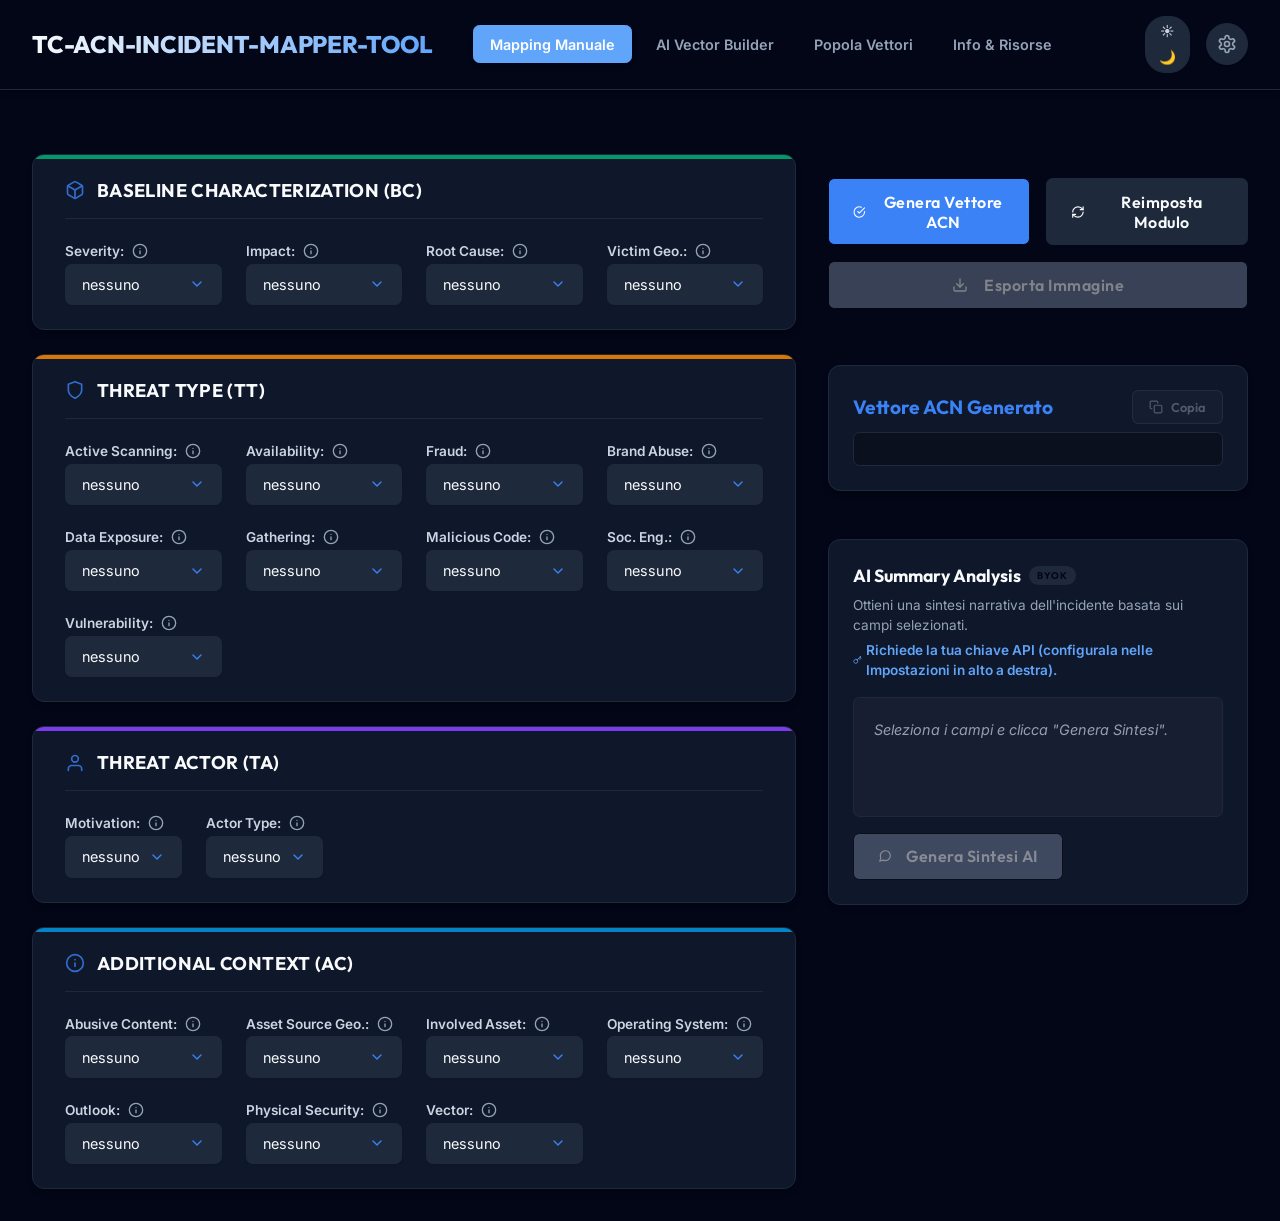
==== index.html @ 88113565 "Rename main.html to index.html" ====
<!DOCTYPE html>
<html lang="it">

<head>
  <meta charset="utf-8" />
  <meta name="viewport" content="width=device-width, initial-scale=1" />
  <title>TC-ACN-Incident-Mapper-Tool</title>
  <link rel="stylesheet" href="style.css">
  <script src="https://html2canvas.hertzen.com/dist/html2canvas.min.js" integrity="sha384-ZZ1pncU3bQe8y31yfZdMFdSpttDoPmOZg2wguVK9almUodir1PghgT0eY7Mrty8H" crossorigin="anonymous"></script>
</head>

<body>
  <header>
    <div class="nav-container">
      <div class="nav-left">
        <h1>TC-ACN-Incident-Mapper-Tool</h1>
        <div class="nav-links">
          <button class="nav-tab active" data-target="tab-manual">Mapping Manuale</button>
          <button class="nav-tab" data-target="tab-builder">AI Vector Builder</button>
          <button class="nav-tab" data-target="tab-populate">Popola Vettori</button>
          <button class="nav-tab" data-target="tab-info">Info & Risorse</button>
        </div>
      </div>
      <div class="nav-right">
        <div class="nav-theme-toggle">
          <label class="theme-toggle" title="Toggle light / dark theme">
            <span>☀️</span>
            <input type="checkbox" id="themeToggle" />
            <span>🌙</span>
          </label>
        </div>
        <button class="btn-settings" id="openSettings" title="Impostazioni AI">
          <svg xmlns="http://www.w3.org/2000/svg" width="20" height="20" viewBox="0 0 24 24" fill="none"
            stroke="currentColor" stroke-width="2" stroke-linecap="round" stroke-linejoin="round">
            <path d="M12.22 2h-.44a2 2 0 0 0-2 2v.18a2 2 0 0 1-1 1.73l-.43.25a2 2 0 0 1-2 0l-.15-.08a2 2 0 0 0-2.73.73l-.22.38a2 2 0 0 0 .73 2.73l.15.1a2 2 0 0 1 1 1.72v.51a2 2 0 0 1-1 1.74l-.15.09a2 2 0 0 0-.73 2.73l.22.38a2 2 0 0 0 2.73.73l.15-.08a2 2 0 0 1 2 0l.43.25a2 2 0 0 1 1 1.73V20a2 2 0 0 0 2 2h.44a2 2 0 0 0 2-2v-.18a2 2 0 0 1 1-1.73l.43-.25a2 2 0 0 1 2 0l.15.08a2 2 0 0 0 2.73-.73l.22-.39a2 2 0 0 0-.73-2.73l-.15-.1a2 2 0 0 1-1-1.72v-.51a2 2 0 0 1 1-1.74l.15-.09a2 2 0 0 0 .73-2.73l-.22-.38a2 2 0 0 0-2.73-.73l-.15.08a2 2 0 0 1-2 0l-.43-.25a2 2 0 0 1-1-1.73V4a2 2 0 0 0-2-2z"></path>
            <circle cx="12" cy="12" r="3"></circle>
          </svg>
        </button>
      </div>
    </div>
  </header>

  <main>
    <section class="wrap">

      <!-- TAB 1: Mapping Manuale -->
      <div id="tab-manual" class="main-tab-content active">
        <div class="layout-2col">

          <div class="col-left">
            <form id="acnForm" class="grid acn-form" onsubmit="event.preventDefault()">
              <!-- Baseline Characterization -->
              <div class="card bc">
                <h2>
                  <svg xmlns="http://www.w3.org/2000/svg" width="20" height="20" viewBox="0 0 24 24" fill="none"
                    stroke="currentColor" stroke-width="2" stroke-linecap="round" stroke-linejoin="round">
                    <path
                      d="M21 16V8a2 2 0 0 0-1-1.73l-7-4a2 2 0 0 0-2 0l-7 4A2 2 0 0 0 3 8v8a2 2 0 0 0 1 1.73l7 4a2 2 0 0 0 2 0l7-4A2 2 0 0 0 21 16z">
                    </path>
                    <polyline points="3.27 6.96 12 12.01 20.73 6.96"></polyline>
                    <line x1="12" y1="22.08" x2="12" y2="12"></line>
                  </svg>
                  Baseline Characterization (BC)
                </h2>
                <div class="grid col-4">
                  <label>
                    <span>Severity:</span>
                    <select name="severity">
                      <option value="">nessuno</option>
                      <option value="HI">High</option>
                      <option value="ME">Medium</option>
                      <option value="LO">Low</option>
                      <option value="NO">None</option>
                    </select>
                  </label>
                  <label>
                    <span>Impact:</span>
                    <select name="impact">
                      <option value="">nessuno</option>
                      <option value="AC">Account Compromise</option>
                      <option value="AP">Application Compromise</option>
                      <option value="AV">Availability</option>
                      <option value="DX">Data Exfiltration</option>
                      <option value="DE">Data Exposure</option>
                      <option value="DM">Data Manipulation</option>
                      <option value="NO">No Impact</option>
                      <option value="SY">System Compromise</option>
                      <option value="OT">Other</option>
                    </select>
                  </label>
                  <label>
                    <span>Root Cause:</span>
                    <select name="rootCause">
                      <option value="">nessuno</option>
                      <option value="HU">Human errors</option>
                      <option value="MA">Malicious Actions</option>
                      <option value="NA">Natural Phenomena</option>
                      <option value="SY">System Failure</option>
                      <option value="TH">Third Party Failure</option>
                    </select>
                  </label>
                  <label>
                    <span>Victim Geo.:</span>
                    <select name="victimGeography">
                      <option value="">nessuno</option>
                      <option value="IT">Italy</option>
                      <option value="AF">Africa</option>
                      <option value="AM">America</option>
                      <option value="AN">Antarctica</option>
                      <option value="AS">Asia</option>
                      <option value="EU">Europe</option>
                      <option value="OC">Oceania</option>
                      <option value="GL">Global</option>
                    </select>
                  </label>
                </div>
              </div>

              <!-- Threat Type -->
              <div class="card tt">
                <h2>
                  <svg xmlns="http://www.w3.org/2000/svg" width="20" height="20" viewBox="0 0 24 24" fill="none"
                    stroke="currentColor" stroke-width="2" stroke-linecap="round" stroke-linejoin="round">
                    <path d="M12 22s8-4 8-10V5l-8-3-8 3v7c0 6 8 10 8 10z"></path>
                  </svg>
                  Threat Type (TT)
                </h2>
                <div class="grid col-4">
                  <label>
                    <span>Active Scanning:</span>
                    <select name="activeScanning">
                      <option value="">nessuno</option>
                      <option value="CR">Credential Scanning</option>
                      <option value="NE">Network Scanning</option>
                      <option value="VU">Vulnerability Scanning</option>
                      <option value="OT">Other</option>
                    </select>
                  </label>
                  <label>
                    <span>Availability:</span>
                    <select name="availability">
                      <option value="">nessuno</option>
                      <option value="DA">Data Encryption</option>
                      <option value="DD">DDoS</option>
                      <option value="DO">DoS</option>
                      <option value="MI">Misconfiguration</option>
                      <option value="OU">Outage</option>
                      <option value="OT">Other</option>
                    </select>
                  </label>
                  <label>
                    <span>Fraud:</span>
                    <select name="fraud">
                      <option value="">nessuno</option>
                      <option value="BR">Brand Abuse</option>
                      <option value="EX">Extortion</option>
                      <option value="MA">Masquerade</option>
                      <option value="RE">Resource misuse</option>
                      <option value="SP">Spam</option>
                      <option value="OT">Other</option>
                    </select>
                  </label>
                  <label>
                    <span>Brand Abuse:</span>
                    <select name="brandAbuse">
                      <option value="">nessuno</option>
                      <option value="AI">Account Impersonation</option>
                      <option value="CS">Cybersquatting</option>
                      <option value="NI">Name Logo Impersonation</option>
                      <option value="TS">Typosquatting</option>
                      <option value="OT">Other</option>
                    </select>
                  </label>
                  <label>
                    <span>Data Exposure:</span>
                    <select name="dataExposure">
                      <option value="">nessuno</option>
                      <option value="AU">Authentication Data</option>
                      <option value="BU">Business Data</option>
                      <option value="FI">Financial Data</option>
                      <option value="PD">Personal Data</option>
                      <option value="OT">Other</option>
                    </select>
                  </label>
                  <label>
                    <span>Gathering:</span>
                    <select name="informationGathering">
                      <option value="">nessuno</option>
                      <option value="AC">Active Scanning</option>
                      <option value="SN">Sniffing</option>
                      <option value="SO">Social Engineering</option>
                      <option value="OT">Other</option>
                    </select>
                  </label>
                  <label>
                    <span>Malicious Code:</span>
                    <select name="maliciousCode">
                      <option value="">nessuno</option>
                      <option value="BA">Backdoor</option>
                      <option value="BK">Banker</option>
                      <option value="BO">Bot</option>
                      <option value="CO">Coin Miner</option>
                      <option value="EX">Exploit Kit</option>
                      <option value="HA">Hacking Tool</option>
                      <option value="IN">Info Stealer</option>
                      <option value="LO">Loader</option>
                      <option value="PO">PUP</option>
                      <option value="RA">Ransomware</option>
                      <option value="RE">RAT</option>
                      <option value="RO">Rootkit</option>
                      <option value="TR">Trojan</option>
                      <option value="VI">Virus</option>
                      <option value="WE">Webshell</option>
                      <option value="WI">Wiper</option>
                      <option value="WO">Worm</option>
                      <option value="UN">Unknown</option>
                    </select>
                  </label>
                  <label>
                    <span>Soc. Eng.:</span>
                    <select name="socialEngineering">
                      <option value="">nessuno</option>
                      <option value="BA">Baiting</option>
                      <option value="PH">Phishing</option>
                      <option value="SM">Smishing</option>
                      <option value="SP">Spear-Phishing</option>
                      <option value="VI">Vishing</option>
                      <option value="WA">Watering-Hole</option>
                      <option value="OT">Other</option>
                    </select>
                  </label>
                  <label>
                    <span>Vulnerability:</span>
                    <select name="vulnerability">
                      <option value="">nessuno</option>
                      <option value="0-">0-Day</option>
                      <option value="N-">n-Day</option>
                      <option value="SE">Misconfig</option>
                      <option value="UN">Exposed Svc</option>
                      <option value="WE">Weak Crypto</option>
                      <option value="PC">PoC</option>
                      <option value="OT">Other</option>
                    </select>
                  </label>
                </div>
              </div>

              <!-- Threat Actor -->
              <div class="card ta">
                <h2>
                  <svg xmlns="http://www.w3.org/2000/svg" width="20" height="20" viewBox="0 0 24 24" fill="none"
                    stroke="currentColor" stroke-width="2" stroke-linecap="round" stroke-linejoin="round">
                    <path d="M20 21v-2a4 4 0 0 0-4-4H8a4 4 0 0 0-4 4v2"></path>
                    <circle cx="12" cy="7" r="4"></circle>
                  </svg>
                  Threat Actor (TA)
                </h2>
                <div class="grid col-4">
                  <label>
                    <span>Motivation:</span>
                    <select name="adversaryMotivation">
                      <option value="">nessuno</option>
                      <option value="DE">Destruction</option>
                      <option value="ES">Espionage</option>
                      <option value="ID">Ideology</option>
                      <option value="IN">Influence</option>
                      <option value="PR">Profit</option>
                      <option value="OT">Other</option>
                    </select>
                  </label>
                  <label>
                    <span>Actor Type:</span>
                    <select name="adversaryType">
                      <option value="">nessuno</option>
                      <option value="CR">Criminal</option>
                      <option value="HA">Hacktivist</option>
                      <option value="IN">Insider</option>
                      <option value="NA">Nation State</option>
                    </select>
                  </label>
                </div>
              </div>

              <!-- Additional Context -->
              <div class="card ac">
                <h2>
                  <svg xmlns="http://www.w3.org/2000/svg" width="20" height="20" viewBox="0 0 24 24" fill="none"
                    stroke="currentColor" stroke-width="2" stroke-linecap="round" stroke-linejoin="round">
                    <circle cx="12" cy="12" r="10"></circle>
                    <line x1="12" y1="16" x2="12" y2="12"></line>
                    <line x1="12" y1="8" x2="12.01" y2="8"></line>
                  </svg>
                  Additional Context (AC)
                </h2>
                <div class="grid col-4">
                  <label>
                    <span>Abusive Content:</span>
                    <select name="abusiveContent">
                      <option value="">nessuno</option>
                      <option value="DI">Disturbing Content</option>
                      <option value="HA">Harmful Speech</option>
                      <option value="OT">Other</option>
                    </select>
                  </label>
                  <label>
                    <span>Asset Source Geo.:</span>
                    <select name="assetSourceGeography">
                      <option value="">nessuno</option>
                      <option value="IT">Italy</option>
                      <option value="OT">Other</option>
                    </select>
                  </label>
                  <label>
                    <span>Involved Asset:</span>
                    <select name="involvedAsset">
                      <option value="">nessuno</option>
                      <optgroup label="Network Device">
                        <option value="HW-ND_RT">Router</option>
                        <option value="HW-ND_SW">Switch</option>
                        <option value="HW-ND_AP">Access Point</option>
                      </optgroup>
                      <optgroup label="IoT/IIoT">
                        <option value="HW-IT_DC">Digital Camera</option>
                      </optgroup>
                      <optgroup label="Security Appliance">
                        <option value="HW-SA_FW">Firewall</option>
                        <option value="HW-SA_HSM">Hardware Security Module</option>
                      </optgroup>
                      <optgroup label="Computer System">
                        <option value="HW-CS_SR">Server</option>
                        <option value="HW-CS_PRT">Printer</option>
                        <option value="HW-CS_WS">Workstation</option>
                        <option value="HW-CS_MD">Mobile Device</option>
                        <option value="HW-CS_DS">Data Storage</option>
                      </optgroup>
                      <optgroup label="OT">
                        <option value="HW-OT_RTU">Remote Terminal Unit</option>
                        <option value="HW-OT_HMI">Human Machine Interface</option>
                        <option value="HW-OT_PLC">Programmable Logic Controller</option>
                        <option value="HW-OT_FID">Field Device</option>
                        <option value="HW-OT_IED">Intelligent Elettronic Device</option>
                      </optgroup>
                      <optgroup label="Software Security">
                        <option value="SW-SS_FO">Firewall OS</option>
                        <option value="SW-SS_AV">Antivirus</option>
                        <option value="SW-SS_IDS">Intrusion Detection System</option>
                        <option value="SW-SS_IPS">Intrusion Prevention System</option>
                        <option value="SW-SS_AS">Antispam</option>
                        <option value="SW-SS_SIEM">SIEM</option>
                        <option value="SW-SS_PX">Proxy</option>
                        <option value="SW-SS_CA">Certification Authority</option>
                        <option value="SW-SS_VP">VPN</option>
                        <option value="SW-SS_AM">Access Management</option>
                        <option value="SW-SS_WAF">WAF</option>
                      </optgroup>
                      <option value="OT">Other</option>
                    </select>
                  </label>
                  <label>
                    <span>Operating System:</span>
                    <select name="operatingSystem">
                      <option value="">nessuno</option>
                      <option value="SW-OS_WIN">Windows</option>
                      <option value="SW-OS_LX">Linux</option>
                      <option value="SW-OS_MAC">MacOS</option>
                      <option value="SW-OS_IOS">iOS</option>
                      <option value="SW-OS_AND">Android</option>
                      <option value="SW-OS_FW">Firmware</option>
                      <option value="SW-OS_OTH">Other</option>
                    </select>
                  </label>
                  <label>
                    <span>Outlook:</span>
                    <select name="outlook">
                      <option value="">nessuno</option>
                      <option value="IM">Improving</option>
                      <option value="ST">Stable</option>
                      <option value="WO">Worsening</option>
                    </select>
                  </label>
                  <label>
                    <span>Physical Security:</span>
                    <select name="physicalSecurity">
                      <option value="">nessuno</option>
                      <option value="SA">Sabotage</option>
                      <option value="TH">Theft</option>
                      <option value="UN">Unauthorized Access</option>
                      <option value="OT">Other</option>
                    </select>
                  </label>
                  <label>
                    <span>Vector:</span>
                    <select name="vector">
                      <option value="">nessuno</option>
                      <option value="AB">Abuse of functionality</option>
                      <option value="CO">Compromised domain</option>
                      <option value="DR">Drive-by compromise</option>
                      <option value="EM">E-mail</option>
                      <option value="EV">Exploiting Vulnerabilities</option>
                      <option value="EX">External remote services</option>
                      <option value="HA">Hardware Additions</option>
                      <option value="SO">Social media</option>
                      <option value="SU">Supply chain</option>
                      <option value="VA">Valid accounts</option>
                      <option value="OT">Other</option>
                    </select>
                  </label>
                </div>
              </div>
            </form>
          </div>

          <div class="col-right">
            <div class="actions" style="margin-bottom: 2rem;">
              <button class="btn" id="generateVectorBtn" type="button">
                <svg xmlns="http://www.w3.org/2000/svg" width="16" height="16" viewBox="0 0 24 24" fill="none"
                  stroke="currentColor" stroke-width="2" stroke-linecap="round" stroke-linejoin="round"
                  style="margin-right: 8px;">
                  <path d="M22 11.08V12a10 10 0 1 1-5.93-9.14"></path>
                  <polyline points="22 4 12 14.01 9 11.01"></polyline>
                </svg>
                Genera Vettore ACN
              </button>
              <button class="btn btn--muted" id="resetBtn" type="button">
                <svg xmlns="http://www.w3.org/2000/svg" width="16" height="16" viewBox="0 0 24 24" fill="none"
                  stroke="currentColor" stroke-width="2" stroke-linecap="round" stroke-linejoin="round"
                  style="margin-right: 8px;">
                  <path d="M3 12a9 9 0 0 1 9-9 9.75 9.75 0 0 1 6.74 2.74L21 8"></path>
                  <path d="M21 3v5h-5"></path>
                  <path d="M21 12a9 9 0 0 1-9 9 9.75 9.75 0 0 1-6.74-2.74L3 16"></path>
                  <path d="M3 21v-5h5"></path>
                </svg>
                Reimposta Modulo
              </button>
              <button class="btn btn--secondary" id="exportImageBtn" type="button" disabled>
                <svg xmlns="http://www.w3.org/2000/svg" width="16" height="16" viewBox="0 0 24 24" fill="none"
                  stroke="currentColor" stroke-width="2" stroke-linecap="round" stroke-linejoin="round"
                  style="margin-right: 8px;">
                  <path d="M21 15v4a2 2 0 0 1-2 2H5a2 2 0 0 1-2-2v-4"></path>
                  <polyline points="7 10 12 15 17 10"></polyline>
                  <line x1="12" y1="15" x2="12" y2="3"></line>
                </svg>
                Esporta Immagine
              </button>
            </div>
            <div class="result" id="vectorOutputBox">
              <div style="display: flex; justify-content: space-between; align-items: center; margin-bottom: 0.5rem;">
                <h3 style="margin:0;">Vettore ACN Generato</h3>
                <button class="btn-copy" id="copyVectorBtn" title="Copia Vettore" disabled>
                  <svg xmlns="http://www.w3.org/2000/svg" width="14" height="14" viewBox="0 0 24 24" fill="none"
                    stroke="currentColor" stroke-width="2" stroke-linecap="round" stroke-linejoin="round">
                    <rect x="9" y="9" width="13" height="13" rx="2" ry="2"></rect>
                    <path d="M5 15H4a2 2 0 0 1-2-2V4a2 2 0 0 1 2-2h9a2 2 0 0 1 2 2v1"></path>
                  </svg>
                  Copia
                </button>
              </div>
              <div id="vectorError" class="panel-hint" style="display:none; color: var(--danger); font-weight: 700; margin-bottom: 0.5rem;"></div>
              <p class="mono" id="vectorString"></p>

              <!-- Collapsible Selection Details -->
              <details class="selection-details" id="selectionDetails">
                <summary>
                  <svg xmlns="http://www.w3.org/2000/svg" width="14" height="14" viewBox="0 0 24 24" fill="none"
                    stroke="currentColor" stroke-width="2" stroke-linecap="round" stroke-linejoin="round"
                    class="details-chevron">
                    <polyline points="6 9 12 15 18 9"></polyline>
                  </svg>
                  Mostra Dettagli Mappatura
                </summary>
                <div id="selectionDescriptions" class="selection-descriptions"></div>
              </details>
            </div>

            <!-- Feature 1: Notifica ACN Evaluation -->
            <div id="reportingEvaluation" class="reporting-eval" style="display:none;">
              <div class="eval-badge" id="evalBadge">
                <span class="eval-icon" id="evalIcon"></span>
                <div class="eval-text">
                  <strong class="eval-verdict" id="evalVerdict"></strong>
                  <span class="eval-norm-ref" id="evalNormRef"></span>
                </div>
              </div>
              <div class="eval-body">
                <p id="evalReason"></p>
                <div id="evalNorms" class="eval-norms"></div>
              </div>
            </div>

            <!-- Integrated AI Summary Section -->
            <div class="panel-card ai-summary-panel">
              <div class="panel-body">
                <h3 class="panel-title" style="display: flex; align-items: center; gap: 8px;">
                  AI Summary Analysis
                  <span title="Bring Your Own Key" style="font-size: 0.6rem; background: var(--primary-lighter); color: var(--primary-dark); padding: 0.2rem 0.5rem; border-radius: 12px; font-weight: 700; letter-spacing: 1px;">BYOK</span>
                </h3>
                <p class="panel-hint">Ottieni una sintesi narrativa dell'incidente basata sui campi selezionati.<br>
                  <span style="color: var(--primary-light); display: inline-flex; align-items: center; gap: 4px; margin-top: 4px; font-weight: 600; font-size: 0.85rem;">
                    <svg xmlns="http://www.w3.org/2000/svg" width="12" height="12" viewBox="0 0 24 24" fill="none" stroke="currentColor" stroke-width="2" stroke-linecap="round" stroke-linejoin="round"><path d="M21 2l-2 2m-7.61 7.61a5.5 5.5 0 1 1-7.778 7.778 5.5 5.5 0 0 1 7.777-7.777zm0 0L15.5 7.5m0 0l3 3L22 7l-3-3m-3.5 3.5L19 4"></path></svg>
                    Richiede la tua chiave API (configurala nelle Impostazioni in alto a destra).
                  </span>
                </p>
                <div class="ai-content">
                  <div id="summaryContent" class="summary-content">
                    <p class="text-muted">Seleziona i campi e clicca "Genera Sintesi".</p>
                  </div>
                  <div style="margin-top: 1rem;">
                    <button class="btn btn-small" id="generateSummary" disabled>
                      <svg xmlns="http://www.w3.org/2000/svg" width="14" height="14" viewBox="0 0 24 24" fill="none"
                        stroke="currentColor" stroke-width="2" stroke-linecap="round" stroke-linejoin="round"
                        style="margin-right:6px">
                        <path
                          d="M21 11.5a8.38 8.38 0 0 1-.9 3.8 8.5 8.5 0 0 1-7.6 4.7 8.38 8.38 0 0 1-3.8-.9L3 21l1.9-5.7a8.38 8.38 0 0 1-.9-3.8 8.5 8.5 0 0 1 4.7-7.6 8.38 8.38 0 0 1 3.8-.9h.5a8.48 8.48 0 0 1 8 8v.5z">
                        </path>
                      </svg>
                      Genera Sintesi AI
                    </button>
                  </div>
                </div>
              </div>
            </div>
          </div><!-- /col-right -->
        </div><!-- /layout-2col -->

      </div><!-- /tab-manual -->

      <!-- TAB 2: AI Vector Builder -->
      <div id="tab-builder" class="main-tab-content" style="display:none;">
        <div class="panel-card global-panel">
          <div class="panel-body">
            <h2 class="panel-title" style="display: flex; align-items: center; gap: 8px;">
              AI Vector Builder
              <span title="Bring Your Own Key" style="font-size: 0.7rem; background: var(--primary-lighter); color: var(--primary-dark); padding: 0.2rem 0.6rem; border-radius: 12px; font-weight: 700; letter-spacing: 1px;">BYOK</span>
            </h2>
            <p class="panel-hint">Descrivi l'incidente in linguaggio naturale: l'AI genererà il mapping ACN e popolerà
              automaticamente il form nella sezione "Mapping Manuale".<br>
              <span style="color: var(--primary-light); display: inline-flex; align-items: center; gap: 4px; margin-top: 6px; font-weight: 600; font-size: 0.85rem;">
                <svg xmlns="http://www.w3.org/2000/svg" width="14" height="14" viewBox="0 0 24 24" fill="none" stroke="currentColor" stroke-width="2" stroke-linecap="round" stroke-linejoin="round"><path d="M21 2l-2 2m-7.61 7.61a5.5 5.5 0 1 1-7.778 7.778 5.5 5.5 0 0 1 7.777-7.777zm0 0L15.5 7.5m0 0l3 3L22 7l-3-3m-3.5 3.5L19 4"></path></svg>
                Richiede la configurazione preventiva della tua chiave API personale nel pannello Impostazioni.
              </span>
            </p>
            <textarea id="vectorBuilderInput" class="vector-builder-textarea" rows="8"
              placeholder="Es: Un ransomware ha cifrato i file server di produzione..."></textarea>
            <div class="vector-builder-actions">
              <button class="btn" id="vectorBuilderBtn" type="button">
                <svg xmlns="http://www.w3.org/2000/svg" width="15" height="15" viewBox="0 0 24 24" fill="none"
                  stroke="currentColor" stroke-width="2" stroke-linecap="round" stroke-linejoin="round"
                  style="margin-right:6px">
                  <polygon points="13 2 3 14 12 14 11 22 21 10 12 10 13 2"></polygon>
                </svg>
                Genera Mapping AI
              </button>
            </div>
            <div id="vectorBuilderResult" class="vector-builder-result" style="display:none; margin-top: 1.5rem;">
              <div class="vb-result-header">
                <span class="vb-result-label">Mapping suggerito dall'AI:</span>
                <button class="btn btn--muted btn-small" id="applyVectorBuilderBtn" type="button">Applica al
                  Form</button>
              </div>
              <div id="vectorBuilderOutput" class="vb-output"></div>
            </div>
            <div id="vectorBuilderError" class="vb-error" style="display:none;"></div>
          </div>
        </div>
      </div><!-- /tab-builder -->


      <!-- TAB 4: Popola Vettori -->
      <div id="tab-populate" class="main-tab-content" style="display:none;">
        <div class="panel-card global-panel">
          <div class="panel-body">
            <h2 class="panel-title">Popola Form dai Vettori ACN</h2>
            <p class="panel-hint">Incolla un vettore ACN valido. Lo strumento parserà la stringa e popolerà
              automaticamente i campi del Mapping Manuale.</p>
            <textarea id="vectorInput" rows="4"
              placeholder="Es: [BC:AC/MA/HI/SE], [TT:AC/NO/NO/OT/PD/SO/NO], [TA:FI/OC/CY], [AC:AD/EU/IS/NO/NO/NO/OT]"></textarea>
            <div class="vector-builder-actions">
              <button class="btn" id="populateSelectsBtn" type="button">
                <svg xmlns="http://www.w3.org/2000/svg" width="16" height="16" viewBox="0 0 24 24" fill="none"
                  stroke="currentColor" stroke-width="2" stroke-linecap="round" stroke-linejoin="round"
                  style="margin-right:8px">
                  <path d="M21 15v4a2 2 0 0 1-2 2H5a2 2 0 0 1-2-2v-4"></path>
                  <polyline points="17 8 12 3 7 8"></polyline>
                  <line x1="12" y1="3" x2="12" y2="15"></line>
                </svg>
                Popola Campi
              </button>
            </div>
            <p id="reverseError" style="margin-top:0.5rem; color: var(--danger); font-weight: 600;"></p>
          </div>
        </div>
      </div><!-- /tab-populate -->
      
      <!-- TAB 5: Info & Risorse -->
      <div id="tab-info" class="main-tab-content" style="display:none;">
        <div class="panel-card global-panel">
          <div class="panel-body">
            <h2 class="panel-title">Informazioni e Risorse ACN</h2>
            <p class="panel-hint">Lo strumento <strong>TC-ACN-Incident-Mapper-Tool</strong> è progettato per supportare gli operatori nella mappatura corretta secondo gli standard nazionali di cybersecurity.</p>
            
            <div class="info-grid">
              
              <div class="info-card">
                <h3>
                  <svg xmlns="http://www.w3.org/2000/svg" width="20" height="20" viewBox="0 0 24 24" fill="none" stroke="currentColor" stroke-width="2" stroke-linecap="round" stroke-linejoin="round"><path d="M14 2H6a2 2 0 0 0-2 2v16a2 2 0 0 0 2 2h12a2 2 0 0 0 2-2V8z"></path><polyline points="14 2 14 8 20 8"></polyline><line x1="16" y1="13" x2="8" y2="13"></line><line x1="16" y1="17" x2="8" y2="17"></line><polyline points="10 9 9 9 8 9"></polyline></svg>
                  Documentazione Tassonomia
                </h3>
                <p>Scarica la versione integrale (PDF) della Tassonomia degli Eventi Cyber direttamente dal portale ufficiale dell'Agenzia per la Cybersicurezza Nazionale.</p>
                <a href="https://www.acn.gov.it/portale/documents/20119/552690/ACN_Tassonomia_Cyber_CLEAR.pdf" target="_blank" class="btn btn-small btn--muted" style="text-decoration: none;">
                  Scarica PDF Ufficiale (ACN)
                </a>
              </div>

              <div class="info-card">
                <h3>
                  <svg xmlns="http://www.w3.org/2000/svg" width="20" height="20" viewBox="0 0 24 24" fill="none" stroke="currentColor" stroke-width="2" stroke-linecap="round" stroke-linejoin="round"><circle cx="12" cy="12" r="10"></circle><line x1="2" y1="12" x2="22" y2="12"></line><path d="M12 2a15.3 15.3 0 0 1 4 10 15.3 15.3 0 0 1-4 10 15.3 15.3 0 0 1-4-10 15.3 15.3 0 0 1 4-10z"></path></svg>
                  Portale Istituzionale ACN
                </h3>
                <p>Rimani sempre aggiornato sulle ultime direttive, notifiche e normative vigenti, inclusa la direttiva NIS2 e il D.Lgs. 138/2024.</p>
                <a href="https://www.acn.gov.it/" target="_blank" class="btn btn-small btn--muted" style="text-decoration: none;">
                  Vai a acn.gov.it
                </a>
              </div>

            </div>
          </div>
        </div>
      </div><!-- /tab-info -->

    </section>
  </main>

  <!-- MODALE IMPOSTAZIONI AI -->
  <div id="settingsModal" class="modal-overlay" style="display:none;">
    <div class="modal-card">
      <div class="modal-header">
        <h2>Impostazioni IA (Bring Your Own Key)</h2>
        <button class="btn-close" id="closeSettings">&times;</button>
      </div>
      <div class="modal-body">
        <p class="panel-hint">Configura le credenziali API per utilizzare le funzioni di Vector Building e Riassunto
          Narrativo. I dati vengono salvati localmente nel browser.</p>
        <div style="background: rgba(220, 38, 38, 0.1); border-left: 4px solid var(--danger); padding: 0.8rem; margin-bottom: 1rem; border-radius: var(--radius-sm); font-size: 0.85rem;">
          <strong style="color: var(--danger);">⚠️ Attenzione alla privacy e sicurezza:</strong> Le tue chiavi API vengono salvate in chiaro su questo browser. Se stai utilizzando un computer condiviso o pubblico, assicurati di <strong>rimuovere le chiavi</strong> azzerando i campi prima di chiudere la pagina per evitare che altri le possano utilizzare.
        </div>

        <div class="config-form">
          <label>
            <span>Provider AI:</span>
            <select id="aiProvider">
              <option value="openai">OpenAI / Compatible</option>
              <option value="google">Google Gemini (AI Studio)</option>
              <option value="claude">Anthropic Claude</option>
            </select>
          </label>
          <label>
            <span>Chiave API:</span>
            <input type="password" id="apiKey" placeholder="es. sk-... o AIza...">
          </label>
          <label>
            <span>Base URL API:</span>
            <input type="text" id="apiUrl" placeholder="es. https://api.openai.com/v1">
          </label>
          <label>
            <span>Modello AI:</span>
            <div style="display: flex; gap: 0.5rem; align-items: center;">
              <select id="aiModel" style="flex:1;">
                <option value="">seleziona..</option>
                <option value="gpt-3.5-turbo">GPT-3.5 Turbo</option>
              </select>
              <button class="btn btn-small btn--muted" id="getModelsBtn" type="button" title="Recupera Modelli">
                <svg xmlns="http://www.w3.org/2000/svg" width="16" height="16" viewBox="0 0 24 24" fill="none"
                  stroke="currentColor" stroke-width="2" stroke-linecap="round" stroke-linejoin="round">
                  <polyline points="23 4 23 10 17 10"></polyline>
                  <polyline points="1 20 1 14 7 14"></polyline>
                  <path d="M3.51 9a9 9 0 0 1 14.85-3.36L23 10M1 14l4.64 4.36A9 9 0 0 0 20.49 15"></path>
                </svg>
              </button>
            </div>
          </label>
        </div>
        <p id="aiError" style="display:none;color:var(--danger);margin-top:0.8rem;font-size:0.85rem;"></p>
      </div>
      <div class="modal-footer">
        <button id="saveAIConfig" class="btn btn-primary">Salva ed Applica</button>
      </div>
    </div>
  </div>



  <script>
    // -- Global Navigation Logic
    function showTab(id) {
      const tabs = document.querySelectorAll('.nav-tab');
      const contents = document.querySelectorAll('.main-tab-content');

      tabs.forEach(t => t.classList.remove('active'));
      contents.forEach(c => c.style.display = 'none');

      const targetTab = document.querySelector(`.nav-tab[data-target="${id}"]`);
      const targetContent = document.getElementById(id);

      if (targetTab) targetTab.classList.add('active');
      if (targetContent) {
        targetContent.style.display = 'block';
        window.scrollTo({ top: 0, behavior: 'smooth' });
      }
    }

    // Global descriptions object - will be loaded from taxonomy.json
    let descriptions = { categories: {}, options: {} };
    const taxonomyBackup = {
      "categories": {
        "impact": "Il predicato Impact si riferisce alla perturbazione causata da un evento cyber. I valori associati a Impact identificati dall\u2019Agenzia per la tassonomia degli eventi cyber sono elencati di seguito.",
        "rootCause": "Il predicato Root Cause categorizza le cause che hanno determinato uno specifico evento, sia di natura accidentale, sia deliberata. I valori associati a Root Cause identificati dall\u2019Agenzia per la tassonomia degli eventi cyber sono elencati di seguito.",
        "severity": "Il predicato Severity ha lo scopo di indicare la gravit\u00e0 dell\u2019impatto di un evento cyber. Questo predicato \u00e8 associabile a quattro livelli, riferiti alla criticit\u00e0 dell\u2019impatto subito. I valori associati a Severity identificati dall\u2019Agenzia per la tassonomia degli eventi cyber sono elencati di seguito.",
        "victimGeography": "Il predicato Victim Geography identifica l\u2019area geografica in cui si trovano i beni informatici interessati dall\u2019evento cyber. I valori associati a Victim Geography identificati dall\u2019Agenzia per la tassonomia degli eventi cyber sono elencati di seguito.",
        "activeScanning": "Il predicato Active Scanning identifica tecniche utilizzate da attori malevoli che prevedono la scansione della rete attraverso un contatto diretto con il sistema o con la rete target. Gli attori malevoli effettuano scansioni attive per diverse finalit\u00e0, come per esempio l\u2019analisi e la rilevazione di vulnerabilit\u00e0 e falle di sicurezza o per l\u2019enumerazione delle risorse disponibili all\u2019interno di un sistema o di una rete. I valori associati ad Active Scanning identificati dall\u2019Agenzia per la tassonomia degli eventi cyber sono elencati di seguito.",
        "availability": "In ambito informatico, per Availability (Disponibilit\u00e0) si intende la capacit\u00e0 di un sistema informativo di garantire agli utenti autorizzati un accesso e un uso tempestivo e sempre fruibile delle informazioni. Tale predicato \u00e8 in uso per specificare la causa dell\u2019impatto sulla disponibilit\u00e0. I valori associati a Availability identificati dall\u2019Agenzia per la tassonomia degli eventi cyber sono elencati di seguito.",
        "brandAbuse": "Un\u2019azione o una serie di azioni intenzionali che sfruttano il valore o la reputazione di un marchio per scopi malevoli, phishing, cybersquatting, typosquatting. Il Brand Abuse pu\u00f2 includere l\u2019imitazione di siti web, l\u2019uso non autorizzato di loghi o di marchi e la creazione di contenuti apparentamenti legittimi destinati a trarre in inganno gli utenti. I valori associati per Brand Abuse identificati dall\u2019Agenzia per la tassonomia degli eventi cyber sono elencati di seguito.",
        "fraud": "Il predicato Fraud identifica un\u2019azione o una serie di azioni deliberatamente compiute con l\u2019intento di ottenere un vantaggio economico o di altro tipo, attraverso l\u2019inganno o la manipolazione. I valori associati a Fraud identificati dall\u2019Agenzia per la tassonomia degli eventi cyber sono elencati di seguito.",
        "dataExposure": "Il predicato Data Exposure identifica gli eventi cyber in cui \u00e8 occorsa una violazione di sicurezza dei dati/informazioni personali o proprietarie. L\u2019evento si riferisce alla divulgazione involontaria o non autorizzata di dati sensibili, compromettendo la riservatezza e la sicurezza delle informazioni. I valori associati a Data Exposure identificati dall\u2019Agenzia per la tassonomia degli eventi cyber sono elencati di seguito.",
        "informationGathering": "Per Information Gathering si intendono le tecniche, tattiche o procedure che possono essere utilizzate da criminali informatici al fine di raccogliere quante pi\u00f9 informazioni possibili su un determinato obiettivo, sia esso un utente, un\u2019applicazione, un sistema o una rete. I valori associati a Information Gathering identificati dall\u2019Agenzia per la tassonomia degli eventi cyber sono elencati di seguito.",
        "maliciousCode": "Per Malicious Code si intende un software o una porzione di codice potenzialmente dannosa, spesso inquadrabile come malware, che, una volta eseguito su un sistema, ha l\u2019obiettivo di prenderne il controllo e/o comprometterne potenzialmente la riservatezza, l\u2019integrit\u00e0 e la disponibilit\u00e0. I valori associati a Malicious Code identificati dall\u2019Agenzia per la tassonomia degli eventi cyber sono elencati di seguito.",
        "socialEngineering": "Il predicato Social Engineering identifica un evento di sicurezza informatica in cui un attore malevolo sfrutta un insieme di tecniche e tattiche per persuadere un individuo a compiere azioni che hanno conseguenze sul dominio cyber quali, ad esempio, il download di malware e la condivisione di informazioni personali o sensibili. Attivit\u00e0 di Social Engineering fanno leva sulla componente psicologica ed emotiva della vittima per ottenere gli obiettivi prefissati. I valori associati a Social Engineering identificati dall\u2019Agenzia per la tassonomia degli eventi cyber sono elencati di seguito.",
        "vulnerability": "Il predicato Vulnerability identifica quale tipologia di vulnerabilit\u00e0 interessa un determinato prodotto o servizio o \u00e8 connessa ad uno specifico evento cyber. I valori associati a Vulnerability identificati dall\u2019Agenzia per la tassonomia degli eventi cyber sono elencati di seguito.",
        "adversaryMotivation": "Adversary Motivation identifica, se note al momento della condivisione, le motivazioni che hanno mosso l\u2019attore malevolo nel compiere l\u2019attivit\u00e0 illecita o malevola. I valori associati ad Adversary Motivation identificati dall\u2019Agenzia per la tassonomia degli eventi sono elencati di seguito.",
        "adversaryType": "Il predicato Adversary Type identifica, se nota al momento della condivisione, la tipologia di attaccante o gruppo che ha perpetrato le azioni malevole o illecite. Questo predicato non indica le motivazioni che hanno mosso l\u2019avversario, per le quali \u00e8 invece prevista la categoria Adversary Motivation (\u00a7 3.3.1). I valori associati ad Adversary Type identificati dall\u2019Agenzia per la tassonomia degli eventi cyber sono elencati di seguito.",
        "abusiveContent": "Nell\u2019ambito di un evento di sicurezza informatica, il predicato Abusive Content identifica la presenza di materiale offensivo, illegale o non voluto inviato ad un utente con finalit\u00e0 di ferirne la sensibilit\u00e0 o la dignit\u00e0. La diffusione di tale materiale pu\u00f2 avvenire in maniera diretta, ad esempio tramite e-mail o sms, o in maniera indiretta, ad esempio tramite popup o pubblicit\u00e0 su Internet. I valori associati a Abusive Content identificati dall\u2019Agenzia per la tassonomia degli eventi cyber sono elencati di seguito.",
        "assetSourceGeography": "Il predicato Asset Source Geography identifica la localizzazione geografica di beni informatici coinvolti in eventi cyber che sono stati identificati come \u201csorgenti\u201d di attivit\u00e0 malevole o illecite. I valori associati ad Asset Source Geography identificati dall\u2019Agenzia per la tassonomia degli eventi cyber sono elencati di seguito.",
        "involvedAsset": "Il predicato Involved Asset identifica le risorse coinvolte nell\u2019evento cyber. I valori relativi a questo predicato possono indicare una o pi\u00f9 risorse interessate dall\u2019evento, anche in assenza di impatto. Vista la numerosit\u00e0 dei valori associati al predicato Involved Asset, essi sono stati suddivisi in 19 sotto-predicati, ai fini di facilitare la rapida individuazione dei valori richiesti. I sotto-predicati associati a Involved Asset, e i relativi valori, identificati dall\u2019Agenzia per la tassonomia degli eventi cyber sono elencati di seguito. Il sotto-predicato Hardware \u2013 Network Device identifica le componenti hardware che costituiscono l\u2019infrastruttura di rete. Tali componenti, collegati da appositi canali di comunicazione (link), forniscono un servizio di comunicazione che permette lo scambio e la condivisione di dati tra pi\u00f9 utenti, dispositivi distribuiti o terminali (host).",
        "outlook": "Il predicato Outlook ha l\u2019obiettivo di fornire una prospettiva sull\u2019impatto generato da un evento cyber al momento del rilevamento. I valori associati a Outlook identificati dall\u2019Agenzia per la tassonomia degli eventi cyber sono elencati di seguito.",
        "physicalSecurity": "Il predicato Physical Security identifica gli eventi intenzionali, di natura fisica, con impatto su risorse e servizi informatici. Alcuni esempi possono essere l\u2019accesso fisico non autorizzato a zone riservate da parte di estranei finalizzato al sabotaggio deliberato di una piattaforma operativa o furto di componenti hardware. I valori associati a Physical Security identificati dall\u2019Agenzia per la tassonomia degli eventi cyber sono elencati di seguito.",
        "vector": "Il predicato Vector indica il vettore di attacco utilizzato in un evento cyber. In sicurezza informatica, si definisce vettore d’attacco la modalità con la quale un attore ostile tenta di ottenere l’accesso ad un bene informatico per effettuare attività malevole.",
        "operatingSystem": "Il predicato Operating System identifica il sistema operativo installato sul bene informatico coinvolto nell'evento cyber."
      },
      "options": {
        "impact": {
          "AC": "Account Compromise - Account Compromise identifica gli eventi cyber che hanno avuto come effetto la compromissione di un account utente o di servizio. \u00c8 possibile specificare il tipo di account compromesso utilizzando il predicato Involved asset (\u00a7 3.4.3).",
          "AP": "Application Compromise - Application Compromise identifica gli eventi cyber che hanno avuto come effetto la compromissione di un\u2019applicazione o di un servizio, incluse applicazioni Web, Mobile, Database, ecc. \u00c8 possibile specificare il tipo di application compromise utilizzando il predicato Involved asset (\u00a7 3.4.3).",
          "AV": "Availability - Availability identifica gli eventi nei quali le attivit\u00e0 malevole condotte da un attaccante hanno causato effetti sulla disponibilit\u00e0 del sistema o servizio erogato. Nel caso in cui un evento cyber venga classificato utilizzando tale valore, dovr\u00e0 essere esplicitato anche il predicato Availability (\u00a7 3.2.2).",
          "DX": "Data Exfiltration - Data Exfiltration identifica gli eventi cyber in cui \u00e8 stata riscontrata la compromissione della riservatezza delle informazioni presenti su un bene informatico. Tale perdita o fuga dei dati pu\u00f2 avvenire a causa di attivit\u00e0 malevole, ad esempio a seguito di una compromissione di un file server, oppure accidentalmente, nel caso di un database esposto su Internet senza un accurato processo di autenticazione.",
          "DE": "Data Exposure - Data Exposure si riferisce alla divulgazione non autorizzata di dati sensibili o riservati, causata da vulnerabilit\u00e0 di sicurezza, errori di configurazione o pratiche inadeguate di gestione delle informazioni. Questo fenomeno pu\u00f2 portare alla diffusione di informazioni personali, finanziarie o aziendali aumentando il rischio di furti di identit\u00e0, frodi o danni reputazionali per individui e organizzazioni.",
          "DM": "Data Manipulation - Data Manipulation identifica gli eventi cyber in cui \u00e8 stata riscontrata la compromissione dell\u2019integrit\u00e0 delle informazioni presenti su un bene informatico. Tale valore include la modifica o la distruzione dei dati da parte di un attore malevolo.",
          "NO": "No Impact - No Impact identifica un evento cyber che avrebbe potuto compromettere la disponibilit\u00e0, l\u2019autenticit\u00e0, l\u2019integrit\u00e0 o la riservatezza di dati conservati, trasmessi o elaborati o dei servizi offerti dai sistemi informatici e di rete o accessibili attraverso di essi, ma che \u00e8 stato efficacemente evitato o non si \u00e8 verificato. Un esempio \u00e8 la ricezione di una e-mail di phishing riconosciuta come tale dall\u2019utente e pertanto sostanzialmente priva di effetti.",
          "SY": "System Compromise - System Compromise identifica gli eventi cyber che hanno avuto come effetto la compromissione di un bene informatico, ad esempio alterandone l\u2019integrit\u00e0.",
          "OT": "Other - Other identifica gli eventi cyber relativi a Impact non identificabili con gli altri valori definiti nel sottoinsieme."
        },
        "rootCause": {
          "HU": "Human errors - Human Errors identifica gli eventi provocati da un errore umano non intenzionale. Un esempio \u00e8 un\u2019errata operazione che influisce sulla prevista funzionalit\u00e0 di un bene informatico.",
          "MA": "Malicious Actions - Malicious Actions identifica qualsiasi tentativo di compromettere l\u2019integrit\u00e0, la confidenzialit\u00e0 o la disponibilit\u00e0 di un bene informatico.",
          "NA": "Natural Phenomena - Natural Phenomena identifica gli eventi causati da un fenomeno naturale, come ad esempio, terremoti, valanghe ed esondazioni.",
          "SY": "System Failure - System Failure identifica un evento non previsto, in cui un sistema cessa di funzionare secondo le specifiche progettuali previste, comportando una perdita di servizio o una riduzione significativa della qualit\u00e0 del servizio fornito.",
          "TH": "Third Party Failure - Third Party Failure identifica l\u2019interruzione o degradazione delle prestazioni di un sistema principale attribuibile a disfunzioni o guasti di servizi forniti da terze parti."
        },
        "severity": {
          "HI": "High - High identifica un evento cyber riferito ad una delle seguenti condizioni: \u2022 l\u2019organizzazione non \u00e8 pi\u00f9 in grado di fornire uno o pi\u00f9 servizi essenziali agli utenti; \u2022 dati/informazioni personali o proprietarie sono stati modificati, cancellati o esfiltrati; \u2022 il ripristino dall\u2019incidente non \u00e8 possibile (ad esempio, dati sensibili esfiltrati e diffusi, non recuperabili a seguito di un evento ransomware).",
          "ME": "Medium - Medium identifica un evento cyber riferito ad una delle seguenti condizioni: \u2022 l\u2019organizzazione \u00e8 in grado di erogare un servizio essenziale solo ad una parte dell\u2019utenza; \u2022 \u00e8 stato rilevato l\u2019accesso e l\u2019esfiltrazione a dati/informazioni personali o proprietarie; \u2022 il ripristino \u00e8 possibile con tempistiche non note in quanto, ad esempio, sono necessarie risorse aggiuntive o supporto esterno.",
          "LO": "Low - Low identifica un evento cyber riferito ad una delle seguenti condizioni: \u2022 l\u2019organizzazione pu\u00f2 ancora fornire tutti i servizi essenziali a tutti gli utenti, ma risultano non ottimali in termini di efficienza; \u2022 \u00e8 stato rilevato l\u2019accesso a dati/informazioni sensibili o proprietarie; \u2022 il ripristino \u00e8 possibile con tempistiche note, anche tramite risorse aggiuntive.",
          "NO": "None - None identifica un evento cyber riferito ad una delle seguenti condizioni: \u2022 nessun effetto sulla capacit\u00e0 dell\u2019organizzazione di erogare i servizi agli utenti; \u2022 nessuna informazione \u00e8 stata oggetto di accesso non autorizzato, esfiltrazione, modifica o cancellazione; \u2022 il tempo necessario per il ripristino \u00e8 prevedibile con le risorse esistenti."
        },
        "victimGeography": {
          "IT": "Italy - Italy indica che l\u2019evento cyber ha avuto un impatto su beni informatici localizzati in Italia.",
          "AF": "Africa - Africa indica che l\u2019evento cyber ha avuto un impatto su beni informatici localizzati geograficamente sul continente africano.",
          "AM": "America - America indica che l\u2019evento cyber ha avuto un impatto su beni informatici localizzati geograficamente sul continente americano.",
          "AN": "Antarctica - Antarctica indica che l\u2019evento cyber ha avuto un impatto su beni informatici localizzati geograficamente sul continente antartico.",
          "AS": "Asia - Asia indica che l\u2019evento cyber ha avuto un impatto su beni informatici localizzati geograficamente sul continente asiatico.",
          "EU": "Europe - Europe indica che l\u2019evento cyber ha avuto un impatto su beni informatici localizzati geograficamente sul continente europeo.",
          "OC": "Oceania - Oceania indica che l\u2019evento cyber ha avuto un impatto su beni informatici localizzati nella zona continentale Oceania.",
          "GL": "Global - Global indica che l\u2019evento cyber ha avuto un impatto su beni informatici distribuiti in pi\u00f9 paesi o ha un potenziale impatto globale. 3.2 THREAT TYPE (TT)"
        },
        "activeScanning": {
          "CR": "Credential Scanning - Credential Scanning identifica gli eventi cyber in cui un attore malevolo effettua una scansione attiva per rilevare credenziali di autenticazione deboli, impropriamente configurate oppure esposte su un bene informatico. Questo tipo di attivit\u00e0 include diverse tipologie di eventi, quali gli attacchi a forza bruta, volti a individuare la password di uno o pi\u00f9 account specifici, oppure attacchi di account discovery, mirati alla scoperta di account validi o realmente esistenti sul sistema target.",
          "NE": "Network Scanning - Network Scanning identifica gli eventi cyber in cui un attore malevolo utilizza tecniche e procedure mirate a identificare la presenza di servizi in esecuzione su beni informatici remoti o connessi all\u2019infrastruttura target. Questa categoria di evento comprende la scansione delle porte (port scan), la mappatura della rete (network mapping) e la rilevazione del sistema operativo (OS fingerprinting).",
          "VU": "Vulnerability Scanning - Vulnerability Scanning identifica gli eventi cyber in cui un attore malevolo utilizza tecniche e procedure mirate in modo specifico all\u2019individuazione di vulnerabilit\u00e0 presenti in un bene informatico al fine di mappare la superficie d\u2019attacco.",
          "OT": "Other - Other identifica gli eventi cyber relativi ad Active Scanning non identificabili con gli altri valori definiti nel sottoinsieme."
        },
        "availability": {
          "DA": "Data Encryption - Data Encryption identifica gli eventi cyber in cui un attore malevolo applica algoritmi di cifratura ai dati custoditi in un sistema informatico compromesso, senza il consenso del proprietario, al fine di renderli inaccessibili. Tale attivit\u00e0 comporta principalmente un impatto sulla disponibilit\u00e0 dei dati presenti sul bene informatico e sull\u2019erogazione dei servizi. Un esempio di tale evento \u00e8 la cifratura dei dati di un sistema informatico a seguito dell\u2019esecuzione di un ransomware.",
          "DD": "DDoS - Distributed Denial of Service (DDoS) identifica gli eventi cyber in cui un attore malevolo effettua un attacco, da sorgenti multiple e distribuite, che mira a compromettere la disponibilit\u00e0 di un bene informatico o un di servizio mediante esaurimento delle sue risorse di rete, di elaborazione o di memoria.",
          "DO": "DoS - Denial of Service (DoS) identifica gli eventi cyber in cui un attore malevolo effettua un attacco che mira a compromettere la disponibilit\u00e0 di un bene informatico o di un servizio mediante esaurimento delle sue risorse di rete, di elaborazione o di memoria.",
          "MI": "Misconfiguration - Misconfiguration identifica gli eventi cyber non malevoli in cui una configurazione errata o non ottimale di un bene informatico o di una sua componente ha compromesso la disponibilit\u00e0 di un servizio. Un caso d\u2019esempio \u00e8 un\u2019errata configurazione di un componente di rete che potrebbe causare la perdita totale o parziale di erogazione di un servizio. \u00c8 importante evidenziare che la disponibilit\u00e0 \u00e8 stata compromessa a causa di un\u2019azione non intenzionale e quindi non malevola, pertanto, tale predicato \u00e8 comunemente associato al valore Human errors (\u00a7 3.1.2.1) del predicato Root cause (\u00a7 3.1.2).",
          "OU": "Outage - Outage identifica gli eventi cyber non malevoli in cui si \u00e8 riscontrata la perdita totale o parziale della disponibilit\u00e0 di un bene informatico a causa di eventi naturali o causati dall\u2019uomo. Possibili cause di un evento di indisponibilit\u00e0 possono essere l\u2019avvenimento di un disastro naturale, il mancato funzionamento dei sistemi di refrigerazione di un datacenter oppure un guasto elettrico. \u00c8 importante evidenziare che la disponibilit\u00e0 \u00e8 stata compromessa a causa di un\u2019azione non intenzionale e quindi non malevola.",
          "OT": "Other - Other identifica gli eventi cyber nei quali si riscontra una perdita di disponibilit\u00e0 di un bene informatico o di un applicativo per una causa che non rientra in quelle indicate negli altri valori associabili al predicato Availability (\u00a7 3.2.2)."
        },
        "brandAbuse": {
          "AI": "Account Impersonation - Account Impersonation si riferisce all\u2019attivit\u00e0 in cui un attore malevolo si finge un\u2019altra persona, sistema o organizzazione per ingannare la vittima e ottenere l\u2019accesso non autorizzato a informazioni sensibili. Questa attivit\u00e0 pu\u00f2 includere sia la compromissione di un account esistente, sia la creazione di un nuovo profilo affine.",
          "CS": "Cybersquatting - Cybersquatting si riferisce alla pratica di registrare e utilizzare abusivamente un nome di dominio Internet identico o simile a marchi registrati, nomi di servizi, nomi personali o aziendali, con l\u2019intento malevolo di deviare il traffico verso altri siti per ricavarne un profitto economico, diffondere malware o rubare propriet\u00e0 intellettuale.",
          "NI": "Name Logo Impersonation - Name Logo Impersonation si riferisce all\u2019atto deliberato di replicare o imitare in modo fraudolento il nome e il logo di un\u2019entit\u00e0 riconosciuta, come un\u2019organizzazione rinomata o un servizio noto, nell\u2019intento di trarre in inganno la vittima. Questa tecnica \u00e8 impiegata prevalentemente nelle strategie di phishing o in altri schemi di ingegneria sociale.",
          "TS": "Typosquatting - Typosquatting, conosciuto anche come \u201cURL hijacking\u201d, \u00e8 una pratica fraudolenta nell\u2019ambito della sicurezza informatica che si verifica quando un attore malevolo registra deliberatamente nomi di dominio che imitano siti web esistenti con lievi variazioni ortografiche. Questo fenomeno sfrutta gli errori di digitazione che gli utenti commettono durante la battitura degli indirizzi web nel browser. Questa pratica pu\u00f2 essere utilizzata per una serie di attivit\u00e0 fraudolente, tra cui deviare il traffico verso altri siti, phishing o la diffusione di malware.",
          "OT": "Other - Other identifica gli eventi cyber relativi a Brand Abuse non identificabili con gli altri valori definiti nel sottoinsieme."
        },
        "fraud": {
          "BR": "Brand Abuse - Brand Abuse identifica un\u2019attivit\u00e0 fraudolenta in cui un attore malevolo sfrutta la notoriet\u00e0 di un\u2019organizzazione per creare falsi siti web, false campagne pubblicitarie o false partnership con il proposito di danneggiarne la reputazione o di condurre attivit\u00e0 di criminalit\u00e0 informatica. Tra gli esempi rientrano: la creazione di profili o gruppi falsi sui social media che sfruttano illecitamente il brand o il logo di un\u2019azienda, la creazione di applicazioni mobili ingannevoli o la distribuzione di pubblicit\u00e0 non autorizzate.",
          "EX": "Extortion - Extortion identifica, nel contesto della sicurezza informatica, l\u2019attivit\u00e0 criminale in cui un aggressore esercita coercizione su un individuo o un\u2019organizzazione per ottenere benefici finanziari o altre forme di compensazione. La condotta viene attuata tramite l\u2019esercizio della minaccia di causare danni o di divulgare informazioni sensibili. Un esempio di questa pratica \u00e8 il ransomware, un tipo di malware che cifra i dati della vittima rendendoli inaccessibili, utilizzato per costringere la vittima a pagare un riscatto, di solito in criptovalute, in cambio della chiave di decifratura. Altre forme di estorsione possono includere la minaccia di diffusione di dati personali o aziendali, qualora non vengano soddisfatte le richieste dell\u2019aggressore.",
          "MA": "Masquerade - Masquerade indica un\u2019attivit\u00e0 fraudolenta in cui un attore malevolo assume l\u2019identit\u00e0 di un altro utente, dispositivo o entit\u00e0 all\u2019interno di una rete o sistema informatico, al fine di eludere i meccanismi di sicurezza e acquisire accessi non autorizzati a risorse o beni informatici. Tale attacco implica l\u2019utilizzo fraudolento di credenziali, indirizzi di rete, token di autenticazione o altri dati identificativi utili per impersonare una fonte autorizzativa fidata. Un tipico caso \u00e8 rappresentato da un attaccante che invia un\u2019e-mail a un dipendente aziendale fingendo di essere il CEO dell\u2019azienda e richiede con urgenza un trasferimento di fondi per una transazione aziendale critica o la divulgazione di informazioni riservate, come dati finanziari o dati dei clienti.",
          "RE": "Resource misuse - Resource Misuse identifica gli eventi cyber in cui un attore malevolo ha sfruttato in maniera non autorizzata le risorse di un computer o di una rete per scopi illeciti. Un tipico esempio \u00e8 rappresentato da un dipendente che sfrutta il suo accesso ai sistemi aziendali per eseguire programmi che estraggono criptovalute (mining) oppure per effettuare attacchi informatici ai danni di soggetti terzi.",
          "SP": "Spam - Spam identifica gli eventi cyber in cui un attore malevolo invia messaggi pubblicitari indesiderati o non richiesti, generalmente di carattere commerciale. I messaggi di spam possono essere inviati attraverso qualunque sistema di comunicazione, tra cui messaggi di posta elettronica, SMS, chat, forum e social media.",
          "OT": "Other - Other identifica gli eventi cyber relativi al predicato Fraud non identificabili con gli altri valori definiti nel sottoinsieme."
        },
        "dataExposure": {
          "AU": "Authentication Data - Authentication Data identifica gli eventi cyber nei quali \u00e8 stata identificata una violazione di sicurezza dei dati relativi all\u2019autenticazione degli utenti del bene informatico impattato, come username e password.",
          "BU": "Business Data - Business Data identifica gli eventi cyber nei quali \u00e8 stata identificata una violazione di sicurezza dei dati relativi all\u2019azienda, quali dati sulle sue attivit\u00e0, sui suoi contratti, sulla propriet\u00e0 intellettuale, ecc.",
          "FI": "Financial Data - Financial Data identifica gli eventi cyber nei quali \u00e8 stata identificata una violazione di sicurezza dei dati relativi alla sfera finanziaria dell\u2019azienda, come entrate, uscite, dati di transazioni finanziarie, dati relativi a carte di credito, ecc.",
          "PD": "Personal Data - Personal Data identifica gli eventi cyber nei quali si \u00e8 verificata una violazione di sicurezza dei personali, ovvero delle informazioni che identificano o rendono identificabile, direttamente o indirettamente, una persona fisica e che possono fornire informazioni sulle sue caratteristiche, le sue abitudini, il suo stile di vita, le sue relazioni personali, il suo stato di salute, la sua situazione economica, ecc.",
          "OT": "Other - Other identifica gli eventi cyber relativi a Data Exposure non identificabili con gli altri valori definiti nel sottoinsieme."
        },
        "informationGathering": {
          "AC": "Active Scanning - Active Scanning identifica gli eventi cyber in cui un attore malevolo cerca di raccogliere informazioni mediante una scansione attiva, ossia attraverso contatti diretti con il bene informatico target. Per specificare i dettagli sulla tipologia di scansione attiva si utilizza il predicato Active Scanning (\u00a7 3.2.1).",
          "SN": "Sniffing - Sniffing identifica gli eventi cyber in cui un attore non autorizzato utilizza tecniche o strumenti atti ad acquisire pacchetti di rete con il fine di rubare dati, monitorare attivit\u00e0 di rete e raccogliere informazioni. Un esempio di eventi identificabili con tale valore \u00e8 l\u2019osservazione non autorizzata di informazioni d\u2019interesse come ad esempio, header, credenziali o token di accesso non cifrati inviati in rete.",
          "SO": "Social Engineering - Social engineering identifica gli eventi cyber in cui un attore malevolo utilizza un insieme di tecniche e tattiche per persuadere un individuo a compiere determinate azioni per diverse finalit\u00e0, tra le quali si evidenziano le seguenti: \u2022 ottenere informazioni personali; \u2022 ottenere credenziali di accesso; \u2022 indurre l\u2019utente a compiere azioni come, ad esempio, installare malware. Attivit\u00e0 di social engineering fanno leva sulla componente psicologica ed emotiva della vittima per ottenere gli obiettivi prefissati.",
          "OT": "Other - Other identifica gli eventi cyber relativi a Information Gathering non identificabili con gli altri valori definiti nel sottoinsieme."
        },
        "maliciousCode": {
          "BA": "Backdoor - Una Backdoor \u00e8 una tipologia di malware che garantisce un accesso secondario a un bene informatico compromesso, consentendo all\u2019attaccante di accedervi da remoto ed eseguire azioni arbitrarie, come il trasferimento di file o l\u2019esecuzione di comandi.",
          "BK": "Banker - Un Banker, anche noto come banking trojan, \u00e8 una tipologia di malware che tenta di sottrarre illecitamente le credenziali dei clienti di istituti bancari o di ottenere l\u2019accesso alle loro informazioni finanziarie, tipicamente intercettando le comunicazioni del browser.",
          "BO": "Bot - Un Bot \u00e8 un programma informatico progettato per adempiere ad un preciso scopo, sia esso lecito o dannoso. In questo secondo caso, si parla di bot malware, ovvero strumenti utilizzati da criminali informatici per creare una rete di computer zombie, nota come botnet, ed effettuare un insieme di attivit\u00e0 malevole di diversa natura. Spesso i bot vengono installati sulle macchine target a insaputa dell\u2019utente.",
          "CO": "Coin Miner - Un Coin Miner \u00e8 una tipologia di malware che sfrutta la potenza di calcolo del bene informatico target per estrarre criptovalute a insaputa dell\u2019utente.",
          "EX": "Exploit Kit - Un Exploit Kit \u00e8 un insieme di strumenti software progettati per sfruttare le vulnerabilit\u00e0 presenti in una rete, in un sistema o in un\u2019applicazione. In sicurezza informatica, questi strumenti sono utilizzati dagli attaccanti per eseguire e automatizzare numerose tecniche e procedure di attacco al fine di accedere, infettare e danneggiare i beni informatici.",
          "HA": "Hacking Tool - Un Hacking Tool \u00e8 un programma progettato per violare le misure di sicurezza di un bene informatico. \u00c8 utilizzato sia per attivit\u00e0 di natura legittima (ad esempio per valutare la sicurezza di un bene informatico in un\u2019attivit\u00e0 di tipo red team) sia in contesti non autorizzati o per scopi illeciti. Alcuni esempi sono PsExec, Mimikatz, Cobalt Strike e LOIC.",
          "IN": "Information Stealer - Un Information Stealer, o pi\u00f9 brevemente infostealer, \u00e8 una tipologia di malware che ha lo scopo di raccogliere informazioni su un bene informatico in maniera illegittima. Queste informazioni possono includere credenziali di accesso, dati personali e informazioni finanziarie. I malware noti come keylogger o spyware rientrano in questa classificazione.",
          "LO": "Loader - Un Loader \u00e8 una tipologia di malware che permette di scaricare ed eseguire malware aggiuntivi sul bene informatico compromesso. I malware noti come dropper e downloader rientrano in questa classificazione.",
          "PO": "Potentially Unwanted Program - Un Potentially Unwanted Program, noto anche come PUP o PUA (Potentially Unwanted Application), pu\u00f2 essere considerato come un software indesiderato secondo le preferenze dell\u2019utente. Sebbene questa classificazione non indichi la presenza di un malware, i PUP possono rappresentare una minaccia per la privacy e la sicurezza del sistema e dell\u2019utente.",
          "RA": "Ransomware - Il Ransomware \u00e8 una tipologia di minaccia che ha lo scopo di cifrare i dati del bene informatico target in modo da comprometterne la disponibilit\u00e0 e l\u2019integrit\u00e0. Inoltre, in questa tipologia di minaccia spesso l\u2019attaccante crea dei file, detti ransom notes, tramite i quali viene richiesto alla vittima un riscatto in cambio dell\u2019accesso ai propri dati. In alcuni casi i dati, prima di essere cifrati, vengono esfiltrati in modo da offrire all\u2019attaccante uno strumento in pi\u00f9 di ricatto nei confronti della vittima.",
          "RE": "Remote Access Tool - Un RAT, acronimo di Remote Access Tool, \u00e8 una tipologia di malware che consente all\u2019attaccante di controllare un bene informatico target da remoto. Questa tipologia di codice malevolo permette di eseguire varie azioni non autorizzate, come l\u2019acquisizione di dati, il trasferimento di file e l\u2019esecuzione di comandi arbitrari.",
          "RO": "Rootkit - Un Rootkit \u00e8 una tipologia di malware tipicamente sofisticato progettato per infiltrarsi all\u2019interno di un sistema operativo o di un\u2019applicazione, mascherando la sua presenza e ottenendo privilegi di accesso elevati. Un rootkit ha la caratteristica di infettare e modificare le funzioni del sistema operativo e le sue strutture dati. In sicurezza informatica, le caratteristiche del rootkit permettono di evadere i controlli dell\u2019antivirus e di garantire persistenza a lungo termine sui sistema target.",
          "TR": "Trojan - Un Trojan \u00e8 una tipologia di software che si presenta all\u2019utente sotto forma di programma legittimo o comunque non dannoso, ma che una volta eseguito ha lo scopo di scaricare e avviare sul bene informatico target un ulteriore software malevolo. I trojan sono progettati per ingannare gli utenti e possono svolgere una vasta gamma di funzioni malevole, come il furto di informazioni, il controllo remoto del sistema, l\u2019installazione di altri malware o la creazione di backdoor per consentire l\u2019accesso non autorizzato.",
          "VI": "Virus - Un Virus \u00e8 un software potenzialmente dannoso che, quando eseguito su un bene informatico, ha l\u2019obiettivo di autoreplicarsi modificando (infettando) i programmi in esecuzione e alterandone (injection) il funzionamento. Utilizzando un virus, un attaccante potrebbe eliminare i dati e/o i programmi presenti su un bene informatico, bloccarne l\u2019accesso o attuare tecniche di compromissione avanzate per garantirsi persistenza sul sistema e permetterne la raggiungibilit\u00e0 da remoto (i.e. installando una backdoor).",
          "WE": "Webshell - Una Webshell \u00e8 una tipologia di script o programma che viene installato su un server web compromesso al fine di ottenere un accesso non autorizzato e persistente sul bene informatico.",
          "WI": "Wiper - Il Wiper \u00e8 una tipologia di malware il cui obiettivo principale \u00e8 quello di eliminare in modo irreversibile dati e file presenti su un bene informatico compromesso. A differenza di altri tipi di malware che cercano di rubare informazioni o estorcere denaro, il wiper ha come obiettivo principale l\u2019eliminazione dei dati, spesso con l\u2019intento di causare danni irreparabili o di sabotare le attivit\u00e0 di un\u2019organizzazione.",
          "WO": "Worm - Il Worm \u00e8 un software potenzialmente dannoso che l\u2019attaccante pu\u00f2 sfruttare per replicare un malware all\u2019interno di un bene informatico per comprometterne le funzionalit\u00e0. La caratteristica principale del worm \u00e8 la capacit\u00e0 di autoreplicarsi su una rete, senza richiedere l\u2019interazione diretta dell\u2019utente. I worm, a differenza di altri tipi di malware come i virus, possono propagarsi in modo indipendente e autonomo, ad esempio sfruttando le vulnerabilit\u00e0 dei beni informatici o le funzionalit\u00e0 di condivisione di file e risorse di rete.",
          "UN": "Unknown - Unknown identifica una tipologia di codice malevolo per cui non si hanno informazioni sufficienti a indicarne la natura. Tale valore si utilizza in eventi cyber in cui \u00e8 stata riscontrata la l\u2019esecuzione di codice malevolo o malware ma non \u00e8 ancora in grado di stabilirne la tipologia."
        },
        "socialEngineering": {
          "BA": "Baiting - Baiting identifica attivit\u00e0 fraudolente in cui un attore malevolo attira la vittima mediante un\u2019esca, come la promessa della ricezione di un bene o l\u2019ottenimento di un vantaggio. La superficie di attacco comprende sia il mondo online sia la vita reale. In questi casi, l\u2019attaccante tenta di sfruttare la curiosit\u00e0 umana per convincere la vittima ad effettuare azioni quali, ad esempio, l\u2019inserimento di dati personali su falsi servizi online, il download di malware occultato da applicazioni e contenuti leciti, oppure tramite dispositivi USB utilizzati come esca.",
          "PH": "Phishing - Phishing identifica gli eventi cyber in cui un utente viene contattato, tramite e-mail o altri strumenti di messaggistica, da un attore malevolo allo scopo di condurre la vittima all\u2019esecuzione di codice malevolo o a visitare risorse artefatte con lo scopo di carpire dati personali, bancari o credenziali di accesso, trasferire somme di denaro. Gli eventi di phishing possono anche essere il preludio o una componente di attacchi informatici pi\u00f9 ampi e complessi.",
          "SM": "Smishing - Smishing identifica gli eventi cyber in cui un utente viene contattato, tramite l\u2019invio di brevi messaggi di testo (SMS), da un attore malevolo allo scopo di condurre la vittima all\u2019esecuzione di codice malevolo come false applicazioni mobile o a visitare risorse artefatte con lo scopo di carpire dati personali, bancari o credenziali di accesso, trasferire somme di denaro. Gli eventi di smishing possono anche essere il preludio o una componente di attacchi informatici pi\u00f9 ampi e complessi.",
          "SP": "Spear-Phishing - Spear-Phishing \u00e8 una tipologia di phishing contro target di specifico interesse che prevede l\u2019invio di un messaggio altamente personalizzato da un account di posta elettronica apparentemente noto alla vittima, con l\u2019intento di carpire informazioni sensibili, ovvero indurla ad aprire/scaricare allegati o link malevoli. Allo spear-phishing possono essere associate tecniche di ingegneria sociale, tra cui il monitoraggio delle relazioni e delle abitudini sui social media del soggetto d\u2019interesse.",
          "VI": "Vishing - Vishing identifica gli eventi cyber in cui un utente viene contattato, tramite sistemi di comunicazione vocale, da un attore criminale allo scopo di condurre la vittima all\u2019esecuzione di codice malevolo o di carpire dati aziendali, personali, bancari o credenziali di accesso, trasferire somme di denaro o anche solo come \u201cponte\u201d per ulteriori attacchi.",
          "WA": "Watering-Hole - Watering-Hole identifica gli eventi cyber nel quale un attaccante mira a compromettere un gruppo specifico di utenti attraverso l\u2019infezione di siti web che sono noti per essere regolarmente visitati da tale gruppo. L\u2019obiettivo di questa tipologia di attacchi \u00e8 quello di colpire la vittima in modo indiretto tramite la compromissione dell\u2019applicazione Web interessata.",
          "OT": "Other - Other identifica gli eventi cyber relativi a Social Engineering non identificabili con gli altri valori definiti nel sottoinsieme."
        },
        "vulnerability": {
          "0-": "0-Day Vulnerability - 0-Day Vulnerability identifica che un determinato bene informatico \u00e8 affetto da una vulnerabilit\u00e0 non nota pubblicamente, che quindi potrebbe essere sfruttata da un attaccante per compromettere un sistema informativo e minarne l\u2019integrit\u00e0, la riservatezza e la disponibilit\u00e0.",
          "N-": "n-Day Vulnerability - n-Day Vulnerability identifica una vulnerabilit\u00e0 0-day che \u00e8 stata resa pubblica da pi\u00f9 di un giorno, indipendentemente dal rilascio del software correttivo. Generalmente, in questi casi, anche successivamente alla pubblicazione della falla di sicurezza un attaccante potrebbe sfruttare la vulnerabilit\u00e0 per compromettere i beni informatici affetti prima che venga attuata la risoluzione tramite il relativo aggiornamento o l\u2019eventuale workaround.",
          "SE": "Security Misconfiguration - Security Misconfiguration indica che la configurazione errata di un bene informatico pu\u00f2 portare a rischi di sicurezza e provocare falle che possono essere facilmente sfruttate da un criminale informatico per compromettere un sistema. Alcuni esempi di Security Misconfiguration sono il mancato hardening dei sistemi, un\u2019errata gestione dei permessi o l\u2019installazione e abilitazione di funzionalit\u00e0 non adeguatamente protette.",
          "UN": "Unwanted Exposed Services - Unwanted Exposed Services indica che il bene informatico coinvolto nell\u2019evento di sicurezza espone servizi di rete generalmente non raccomandati in quanto in grado di ampliare la superficie di attacco e, se non adeguatamente protetti, possono inficiare sulla postura di sicurezza. Si tratta di servizi sfruttabili da attori malevoli per penetrare all\u2019interno della rete delle vittime o tali da agevolare, ad esempio, attacchi di tipo DDoS reflection.",
          "WE": "Weak Cryptography - Weak Cryptography identifica gli eventi cyber relativi all\u2019utilizzo improprio o non corretto dei meccanismi di sicurezza legati alla crittografia. Tecniche di cifratura che impiegano algoritmi di crittografia deboli possono fornire una sicurezza inadeguata contro gli attacchi informatici tali da comportare l\u2019esposizione di dati sensibili, la perdita di chiavi, l\u2019interruzione dell\u2019autenticazione, sessioni non sicure e facilitare attacchi di spoofing.",
          "PC": "Proof-of-concept - Proof-of-concept identifica, nel contesto della sicurezza informatica, la disponibilit\u00e0 di una dimostrazione tecnica realizzata per validare la presenza di una vulnerabilit\u00e0 teorica, dimostrando come essa possa essere sfruttata in un software o in un sistema informatico.",
          "OT": "Other - Other identifica gli eventi cyber relativi a Vulnerability non identificabili con gli altri valori definiti nel sottoinsieme. 3.3 THREAT ACTOR (TA)"
        },
        "adversaryMotivation": {
          "DE": "Destruction - Destruction identifica gli eventi cyber nei quali un attaccante ha condotto attivit\u00e0 malevole o illecite volte a danneggiare un bene informatico, al fine di comprometterne il funzionamento, di interrompere l\u2019erogazione totale o parziale dei servizi forniti o di impedirne l\u2019accesso al personale autorizzato. Un esempio di evento cyber dimostrativo per queste caratteristiche \u00e8 rappresentato dagli attacchi che prevedono l\u2019utilizzo di malware di tipo wiper (\u00a7 3.2.7.16). \u00c8 importante evidenziare che gli eventi ransomware non possono essere identificati con questo valore poich\u00e9 in tali casi, solitamente, l\u2019avversario \u00e8 mosso da interessi economici (\u00a7 3.3.1.5) e pertanto non \u00e8 interessato al mero danneggiamento.",
          "ES": "Espionage - Espionage identifica gli eventi cyber nei quali un attaccante ha condotto un\u2019attivit\u00e0 indebita finalizzata all\u2019acquisizione di dati/informazioni sensibili, proprietarie o classificate al fine di conseguire un guadagno economico, un vantaggio competitivo o per ragioni politiche. In questa categoria rientrano, ad esempio, la sottrazione di segreti industriali, di informazioni classificate o di propriet\u00e0 intellettuale.",
          "ID": "Ideology - Ideology identifica gli eventi cyber nei quali un attaccante ha condotto attivit\u00e0 malevole o illecite per diffondere un messaggio di natura ideologica all\u2019organizzazione colpita, ai fruitori del servizio impattato o a qualunque terza parte anche non direttamente coinvolta nell\u2019illecito. Gli eventi cyber che appartengono a questa categoria vengono spesso compiuti dai cosiddetti hacktivisti. A tal proposito di rimanda al valore Hacktivist (\u00a7 3.3.2.2) del predicato Adversary Type (\u00a7 3.3.2).",
          "IN": "Influence and Disinformation - Influence and Disinformation identifica gli eventi cyber nei quali avviene diffusione intenzionale di notizie o informazioni inesatte o distorte allo scopo di influenzare le azioni e le scelte di qualcuno.",
          "PR": "Profit - Profit identifica gli eventi cyber in cui un attaccante o un gruppo effettua azioni malevole o illecite al fine di ottenerne in modo diretto o indiretto un profitto. Alcuni esempi: \u2022 richiesta di riscatto in denaro in caso di ransomware; \u2022 richiesta di riscatto in denaro in caso di sextortion; \u2022 phishing finalizzato alla sottrazione di dati bancari; \u2022 infezione con malware di tipo trojan bancari.",
          "OT": "Other - Other identifica gli eventi cyber relativi ad Adversary Motivation non identificabili con gli altri valori definiti nel sottoinsieme."
        },
        "adversaryType": {
          "CR": "Criminal - Criminal identifica gli eventi cyber in cui l\u2019attaccante o il gruppo che ha causato l\u2019evento pu\u00f2 essere categorizzato nella tipologia pi\u00f9 generica di \u201ccriminale\u201d i cui scopi tendono a generare un profitto dalle azioni svolte.",
          "HA": "Hacktivist - Hacktivist identifica gli eventi cyber in cui \u00e8 previsto l\u2019uso sovversivo di strumenti digitali al fine di promuovere un\u2019agenda politica o principi di connotazione sociale. Questi gruppi utilizzano tecniche di hacking ad esempio per: \u2022 attaccare siti web per compromettere l\u2019erogazione di servizi o alterarne i contenuti per diffondere messaggi di natura politica o ideologica; \u2022 pubblicare dati governativi classificati per denunciare la mancanza di protezione dei dati da parte delle autorit\u00e0; \u2022 reindirizzare gli utenti su siti gestiti dagli attivisti digitali per diffondere la propria ideologia.",
          "IN": "Insider - Insider identifica gli eventi cyber in cui un attaccante utilizza le proprie autorizzazioni o le conoscenze acquisite durante le consuete attivit\u00e0 lavorative per compiere un attacco informatico dall\u2019interno della rete dalla quale opera. L\u2019obiettivo di un insider pu\u00f2 essere ad esempio il furto di informazioni sensibili, il danneggiamento di un sistema, il sabotaggio dell\u2019azienda o la vendita delle informazioni trafugate.",
          "NA": "Nation State - Nation State identifica gli eventi cyber condotti da entit\u00e0 o gruppi statuali o sponsorizzati dallo Stato, ossia gruppi che conducono operazioni cibernetiche avanzate per conto di un governo o di uno Stato sovrano. Questi attori sono sostenuti o autorizzati dal governo del loro paese per perseguire obiettivi di interesse nazionale attraverso attivit\u00e0 di hacking, spionaggio o guerra cibernetica. Questa tipologia di avversario dispone solitamente di risorse significative, tra cui personale altamente qualificato, budget cospicui e accesso a strumenti e tecnologie avanzate. 3.4 ADDITIONAL CONTEXT (AC)"
        },
        "abusiveContent": {
          "DI": "Disturbing Content - Disturbing Content identifica qualsiasi tipo di materiale o informazione diffusa tramite sistemi informatici che pu\u00f2 essere considerato offensivo, inappropriato, dannoso o che possa provocare disagio psicologico o emotivo.",
          "HA": "Harmful Speech - Harmful speech identifica eventi qualsiasi forma di comunicazione espressa tramite piattaforme digitali che pu\u00f2 causare danno, disagio o discriminazione a individui o gruppi. Tra questi, discorsi corredati da argomenti offensivi quali bullismo, molestie, mobbing, diffamazione o discriminazione contro uno o pi\u00f9 soggetti, con il possibile intento di discreditare e/o diffamare pubblicamente la vittima.",
          "OT": "Other - Other identifica gli eventi cyber relativi ad Abusive Content non identificabili con gli altri valori definiti nel sottoinsieme."
        },
        "assetSourceGeography": {
          "IT": "Italy - Italy indica che i beni informatici da cui sono state condotte attivit\u00e0 malevole o illecite sono localizzati sul territorio nazionale italiano.",
          "OT": "Other - Other indica che i beni informatici da cui sono state condotte attivit\u00e0 malevole o illecite sono localizzati al di fuori del territorio nazionale italiano."
        },
        "involvedAsset": {
          "HW-ND_RT": "Router - Router identifica un dispositivo che, in una rete informatica, si occupa di incanalare il traffico tra due o pi\u00f9 dispositivi connessi alla stessa rete o nelle sottoreti.",
          "HW-ND_SW": "Switch - Switch identifica un dispositivo all'interno di una rete di computer che gestisce il flusso di dati da e verso i computer connessi, attraverso porte di ingresso e di uscita.",
          "HW-ND_AP": "Access Point - Access Point identifica un dispositivo hardware di rete che permette ai dispositivi Wi-Fi di connettersi a una rete cablata.",
          "HW-ND_OTH": "Other - Other racchiude tutti gli asset afferenti al sotto-predicato Hardware_Network Device non identificabili con gli altri valori definiti nel sottoinsieme. collegati in rete tra loro \u2013 utilizzati anche in ambito industriale \u2013 che utilizzano la connettivit\u00e0 Internet per comunicare, scambiare dati e monitorare processi.",
          "HW-IT_DC": "Digital Camera - Digital Camera identifica un dispositivo elettronico capace di catturare e trasmettere immagini e video.",
          "HW-IT_OTH": "Other - Other racchiude tutti gli asset afferenti al sotto-predicato Hardware \u2013 IoT/IIoT non identificabili con gli altri valori definiti nel sottoinsieme. quali si attua la protezione dei dati, delle reti e dei sistemi informatici rispetto ad accessi non autorizzati, danni, interruzioni o altri rischi",
          "HW-SA_FW": "Firewall - Firewall identifica un dispositivo o sistema di rete che permette di monitorare e segregare il traffico in entrata ed in uscita, impedendo il traffico di dati non autorizzato tra due reti connesse e proteggendo le risorse di sistema della rete da potenziali minacce esterne.",
          "HW-SA_HSM": "Hardware Security Module - Hardware Security Module identifica un dispositivo informatico fisico che garantisce la salvaguardia e la gestione di chiavi digitali, nonch\u00e9 l'elaborazione crittografica, a prova di manomissione e di intrusione.",
          "HW-SA_OTH": "Other - Other racchiude tutti gli asset afferenti al sotto-predicato Hardware \u2013 Security Appliance non identificabili con gli altri valori definiti nel sottoinsieme. che permettono di elaborare e trasmettere i dati.",
          "HW-CS_SR": "Server - Server identifica un dispositivo fisico o sistema informatico di elaborazione e gestione del traffico di informazioni su una rete, che permette la fruizione delle informazioni da parte dei dispositivi connessi alla stessa rete.",
          "HW-CS_PRT": "Printer - Printer identifica un dispositivo che converte i dati digitali in testo su un supporto cartaceo.",
          "HW-CS_WS": "Workstation - Workstation identifica un dispositivo informatico volto a soddisfare le esigenze di elaborazione di un singolo utente. Viene utilizzato per attivit\u00e0 quali la programmazione, l'ingegneria e la progettazione.",
          "HW-CS_MD": "Mobile Device - Mobile Device identifica dei dispositivi elettronici pienamente utilizzabili e funzionali alla mobilit\u00e0 dell'utente (es. smartphone, tablet, lettori di e-book ecc.) con caratteristiche di elaborazione o accesso ai dati prive di vincoli sulla posizione fisica dell'utente.",
          "HW-CS_DS": "Data Storage - Data Storage identifica hardware elettronico, elettrostatico o elettrico o altri elementi che consentono l'inserimento di dati e il recupero degli stessi.",
          "HW-CS_OTH": "Other - Other racchiude tutti gli asset afferenti al sotto-predicato Hardware - Computer System non identificabili con gli altri valori definiti nel sottoinsieme. monitoraggio e controllo di processi fisici e sistemi produttivi nel dominio dell\u2019Operational Tecnology.",
          "HW-OT_RTU": "Remote Terminal Unit - Remote Terminal Unit identifica unit\u00e0 remote in grado di ricevere e decodificare i messaggi provenienti dal sistema centrale di controllo. Sono in grado di controllare un insieme di componenti elettronici/elettromeccanici e forniscono informazioni sui dispositivi connessi confrontandone gli stati con le richieste pervenute. Possono avere capacit\u00e0 di rete, inclusi collegamenti radio cablati e senza fili per comunicare con il sistema di controllo centrale.",
          "HW-OT_HMI": "Human Machine Interface - Human Machine Interface identifica una interfaccia hardware che permette agli operatori di interagire con un controllore in modo da monitorare e controllare i processi, configurare le impostazioni e visualizzare le informazioni sullo stato e la storia dei processi.",
          "HW-OT_PLC": "Programmable Logic Controller - Programmable Logic Controller identifica un sistema elettronico a funzionamento digitale, destinato all\u2019uso in ambito industriale. Possiede moduli di Input/Output (I/O) digitali e analogici e utilizza una memoria programmabile per l\u2019archiviazione delle istruzioni necessarie all\u2019implementazione di funzioni specifiche (logiche, sequenziamento, temporizzazione, conteggio e calcolo) e dei controlli per vari tipi di macchine e processi.",
          "HW-OT_FID": "Field Device - Field Device identifica un insieme di apparecchiature quali attuatori, sensori, network controller e convertitori di segnali destinati all'uso in ambito industriale. Tali dispositivi trovano le loro applicazioni all'interno delle architetture associate agli Industrial Control Systems (ICS), Distributed Control Systems (DCS), Building automation Systems (BAS), Physical Access Control Systems (PACS).",
          "HW-OT_IED": "Intelligent Elettronic Device - Intelligent Elettronic Device identifica un dispositivo che incorpora una o pi\u00f9 unit\u00e0 di elaborazione, in grado di ricevere e inviare dati/controlli da o verso altri dispositivi. Pu\u00f2 essere utilizzato per eseguire controlli ed elaborazioni locali. Esempi di tali dispositivi sono i misuratori elettronici multifunzione, rel\u00e8 digitali e controllori.",
          "HW-OT_OTH": "Other - Other racchiude tutti gli asset afferenti al sotto-predicato Hardware - OT non identificabili con gli altri valori definiti nel sottoinsieme. racchiusi o classificati nei sotto-predicati precedenti.",
          "HW-OH_ST": "Satellite System - Satellite System identifica un sistema di comunicazione in grado di ricevere segnali dalla Terra e di ritrasmetterli con l'uso di un transponder, un ricevitore e trasmettitore integrato di segnali radio. Un esempio di Satellite System \u00e8 il GPS.",
          "HW-OH_UAV": "Unmanned Aerial Vehicle - Unmanned Aerial Vehicle identifica velivoli controllati a distanza, in genere tramite un controllore a terra o un sistema computerizzato, utilizzati senza un pilota umano a bordo. Utilizzati per scopi di ricognizione, sorveglianza, e acquisizione di obiettivi.",
          "HW-OH_RFID": "RFID - RFID identifica una tecnologia di riconoscimento e validazione e/o memorizzazione automatica di informazioni a distanza basata sulla memorizzazione di dati in particolari dispositivi elettronici passivi, capaci di rispondere a chiamate di prossimit\u00e0 da parte di dispositivi attivi, sia fissi che portatili, chiamati reader.",
          "HW-OH_NFC": "NFC - NFC identifica una tecnologia di ricetrasmissione che fornisce connettivit\u00e0 senza fili (RF) bidirezionale a distanza (contactless) a corto raggio (fino a un massimo di 10 cm).",
          "HW-OH_OTH": "Other - Other racchiude tutti gli asset afferenti al sotto-predicato Hardware - Other non identificabili con gli altri valori definiti nel sottoinsieme. consentono di astrarre le componenti hardware, cio\u00e8 fisiche, degli elaboratori al fine di renderle disponibili al software in forma di risorsa virtuale.",
          "HW-VI_OTH": "Other - Other racchiude tutti gli asset afferenti al sotto-predicato Hardware \u2013 Virtualization Infrastructure. in filtrare e bloccare il traffico di dati su un sistema (es. antispam, antivirus, ecc.)",
          "SW-SS_FO": "Firewall OS - Firewall OS identifica un sistema di rete e/o applicativo che permette di monitorare il traffico in entrata ed in uscita impedendo il traffico di dati non autorizzato tra due reti connesse e proteggendo le risorse di sistema della rete da potenziali minacce esterne.",
          "SW-SS_AV": "Antivirus - Antivirus identifica un programma che monitora un computer o una rete per identificare tutti i principali tipi di malware e prevenire o contenere incidenti malware.",
          "SW-SS_IDS": "Intrusion Detection System - Intrusion Detection System identifica un sistema di sicurezza che monitora e analizza gli eventi di rete o di sistema allo scopo di individuare e fornire avvisi sui tentativi di accesso alle risorse di sistema in modo non autorizzato.",
          "SW-SS_IPS": "Intrusion Prevention System - Intrusion Prevention System identifica un sistema in grado di rilevare un'attivit\u00e0 intrusiva e che pu\u00f2 anche tentare di fermare l'attivit\u00e0, idealmente prima che raggiunga i suoi obiettivi.",
          "SW-SS_AS": "Antispam - Antispam identifica un insieme di programmi o servizi che bloccano in modo preventivo le mail che potrebbero essere definite come spam.",
          "SW-SS_SIEM": "Security Information and Event Management - Security Information and Event Management identifica un\u2019applicazione che offre la possibilit\u00e0 di raccogliere dati di sicurezza dai componenti del sistema informativo e presentarli come informazioni utilizzabili tramite un'unica interfaccia.",
          "SW-SS_PX": "Proxy - Proxy identifica un software che riceve le richieste da uno o pi\u00f9 client (come browser o applicazioni) e le inoltra verso le destinazioni finali su Internet. Il proxy pu\u00f2 filtrare, modificare o registrare le richieste e le risposte, migliorando la sicurezza, la privacy o le prestazioni della rete.",
          "SW-SS_CA": "Certification Authority - Certification Authority identifica una entit\u00e0 attendibile che emette e revoca certificati di chiave pubblica.",
          "SW-SS_VP": "Virtual Private Network - Virtual Private Network identifica una rete virtuale costruita sopra le reti esistenti che pu\u00f2 fornire un meccanismo di comunicazione sicuro per i dati e le informazioni IP trasmesse tra le reti.",
          "SW-SS_AM": "Access Management - Access Management identifica un insieme di processi e applicazioni che consentono la gestione degli accessi per autenticare, autorizzare e verificare l\u2019accesso alle applicazioni e sistemi IT. Esempi di access management sono: Policy Administration, Authentication, and Authorization.",
          "SW-SS_WAF": "Web Application Firewall - Web Application Firewall identifica un dispositivo di sicurezza che monitora, filtra e blocca il traffico HTTP/HTTPS da e verso le applicazioni web. Il WAF protegge le applicazioni web da attacchi comuni, come, ad esempio, SQL injection, cross-site scripting (XSS) e altri attacchi a livello di applicazione.",
          "SW-SS_OTH": "Other - Other racchiude tutti gli asset afferenti al sotto-predicato Software \u2013 Security System non identificabili con gli altri valori definiti nel sottoinsieme. e accesso ai dati al fine di supportare la produttivit\u00e0, l'efficienza e il processo decisionale.",
          "SW-DM_DB": "Database - Database identifica un archivio di informazioni o dati immagazzinati e accessibili per via elettronica.",
          "SW-DM_BC": "Blockchain - Blockchain identifica una sottofamiglia di tecnologie che consentono la creazione e la gestione di un registro aperto e distribuito per il tracciamento delle transazioni effettuate tra parti, costituito da blocchi contenenti sequenze di dati (token) protetti da crittografia e immodificabili.",
          "SW-DM_DL": "Data Lake - Data Lake identifica un repository centralizzato che consente di archiviare grandi quantit\u00e0 di dati nel loro formato nativo, siano essi strutturati, semi-strutturati o non strutturati",
          "SW-DM_BK": "Backup - Backup identifica il processo di messa in sicurezza delle informazioni di un sistema informatico attraverso la creazione di copie di file e programmi realizzati per facilitarne il recupero.",
          "SW-DM_DV": "Data Vault - Data Vault identifica un modello di data warehousing progettato per fornire una struttura robusta e scalabile per l'integrazione di dati provenienti da diverse fonti.",
          "SW-DM_OTH": "Other - Other racchiude tutti gli asset afferenti al sotto-predicato Software \u2013 Data Management non identificabili con gli altri valori definiti nel sottoinsieme. monitoraggio e controllo di processi fisici e sistemi produttivi nel dominio dell\u2019Operational Tecnology.",
          "SW-OT_SCADA": "Supervisory Control And Data Acquisition - Supervisory Control And Data Acquisition identifica un sistema computerizzato che raccoglie ed elabora dati a distanza, consentendo il controllo di processi e impianti complessi. Tale sistema \u00e8 condiviso tra diversi siti o impianti per consentire una gestione centralizzata e la supervisione dei sistemi fisici.",
          "SW-OT_MOM": "Manufacturing Operations Management - Manufacturing Operations Management identifica i sistemi che gestiscono le operazioni di produzione.",
          "SW-OT_DCS": "Distributed Control System - Distributed Control System identifica un sistema di controllo impiegato in ambito industriale e legato a sistemi di produzione localizzati in una stessa area geografica (esempio: raffinerie di petrolio, trattamento acque, generazione di energia elettrica, produzione chimica, automobilistica e farmaceutica).",
          "SW-OT_BAS": "Building Automation System - Building Automation System identifica un sistema di automazione relativo al controllo degli edifici, utilizzato per monitorare e ottimizzare l'uso e l'efficienza dei sottosistemi associati (HVAC, raccolta fumi, vapore, acqua calda, acqua refrigerata, sprinkler e monitoraggio elettrico). Consente agli operatori di accedere, controllare e monitorare tutti i sistemi da un'unica interfaccia, segnalando eventuali anomalie",
          "SW-OT_PACS": "Physical Access Control System - Physical Access Control System identifica un sistema elettronico di sicurezza fisica che controlla l'accesso alle aree protette tramite opportuna autenticazione e/o autorizzazione.",
          "SW-OT_CP": "Communication Protocol - Communication Protocol identifica un insieme di regole che definiscono le modalit\u00e0 di comunicazione tra due o pi\u00f9 entit\u00e0. Ogni protocollo \u00e8 progettato con precisi compiti e finalit\u00e0, a seconda delle entit\u00e0 interessate e del mezzo di comunicazione.",
          "SW-OT_FEP": "Front End Processor - Front End Processor identifica un gateway che permette di interfacciare le HMI con diversi sottosistemi generalmente distribuiti in impianti di grandi dimensioni.",
          "SW-OT_HS": "Historian - Historian identifica un database centralizzato progettato per raccogliere, memorizzare e supportare l'analisi dei dati utilizzando le tecniche di controllo statistico dei processi.",
          "SW-OT_MES": "Manufacturing Execution System - Manufacturing Execution System identifica i sistemi utilizzati per raccogliere dati in tempo reale per ottimizzare la produzione.",
          "SW-OT_OTH": "Other - Other racchiude tutti gli asset afferenti al sotto-predicato Software \u2013 OT non identificabili con gli altri valori definiti nel sottoinsieme. risorse hardware e software di un computer.",
          "SW-OS_FW": "Firmware - Firmware identifica l\u2019insieme di programmi o di microprogrammi contenuti in una memoria a sola lettura (ROM), che presiedono alle sue fondamentali attivit\u00e0 di funzionamento (controlli d\u2019avvio, gestione delle unit\u00e0 periferiche, istruzioni di base, ecc.).",
          "SW-OS_WIN": "Windows - Windows identifica il sistema operativo proprietario progettato da Microsoft per gestire e organizzare le risorse hardware e software di un computer e per fornire una piattaforma per l'esecuzione di applicazioni.",
          "SW-OS_LX": "Linux - Linux identifica l\u2019insieme di sistemi operativi Unix-like gratuiti e open source derivanti da Linux Kernel; permette di gestire e organizzare le risorse hardware e software di un computer e per fornire una piattaforma per l'esecuzione di applicazioni.",
          "SW-OS_MAC": "MacOS - MacOS identifica il sistema operativo proprietario sviluppato da Apple Inc. basato su Unix, permette di gestire e organizzare le risorse hardware e software di un computer e per fornire una piattaforma per l'esecuzione di applicazioni.",
          "SW-OS_IOS": "iOS - iOS identifica il sistema operativo mobile proprietario sviluppato da Apple esclusivamente per il proprio hardware, permette di gestire, organizzare ed eseguire le applicazioni mobile.",
          "SW-OS_AND": "Android - Android identifica il sistema operativo mobile proprietario sviluppato da Google per programmare i dispositivi mobili, permette di gestire, organizzare ed eseguire le applicazioni mobile.",
          "SW-OS_OTH": "Other - Other racchiude tutti gli asset afferenti al sotto-predicato Software \u2013 Operating System non identificabili con gli altri valori definiti nel sottoinsieme. singola unit\u00e0 fisica di eseguire pi\u00f9 macchine virtuali.",
          "SW-VS_HY": "Hypervisor - Hypervisor, o virtual machine monitor (VMM), identifica un software, firmware o hardware che crea e gestisce macchine virtuali (VM). Consente a pi\u00f9 sistemi operativi di funzionare contemporaneamente su un singolo host fisico, condividendo le risorse hardware sottostanti.",
          "SW-VS_OTH": "Other - Other racchiude tutti gli asset afferenti al sotto-predicato Software \u2013 Virtualization Software non identificabili con gli altri valori definiti nel sottoinsieme. gestione di sensori, strumenti, macchine e altri dispositivi collegati in rete tra loro \u2013 utilizzati anche in ambito industriale \u2013 che utilizzano la connettivit\u00e0 Internet per comunicare, scambiare dati e monitorare processi.",
          "SW-IT_OTH": "Other - Other racchiude tutti gli asset afferenti al sotto-predicato Software \u2013 IoT/IIoT. specifiche funzioni su dispositivi come computer, smartphone o tablet, supportando l'utente in attivit\u00e0 come la produttivit\u00e0, la comunicazione, l'elaborazione multimediale e la gestione dei dati.",
          "SW-AP_WO": "Web HTTP HTTPS Server - Web HTTP HTTPS Server identifica un dispositivo che fornisce servizi del World Wide Web (WWW) su Internet. Include l'hardware, il sistema operativo, il software del server Web e il contenuto del sito Web (pagine Web).",
          "SW-AP_ML": "Mail Server Pop SMTP IMAP - Mail Server Pop SMTP IMAP identifica un host che fornisce le funzionalit\u00e0 di una \"posta elettronica\". Memorizza la posta in arrivo per la distribuzione agli utenti e inoltra la posta in uscita.",
          "SW-AP_DNS": "Naming Server DNS - Naming Server DNS identifica un dispositivo che mantiene un elenco di nomi di dominio, come definito dal Sistema dei Nomi di Dominio (DNS), e li traduce in indirizzi Internet Protocol.",
          "SW-AP_FTP": "S FTP Server Application - S FTP Server Application identifica uno standard utilizzato per accedere a una rete, elencare directory e copiare file. Fornisce l'autenticazione dell'utente e consente agli utenti di trasferire file ed elencare directory.",
          "SW-AP_SSH": "Remote S Shell Server Application - Remote S Shell Server Application identifica un programma che, in esecuzione su un computer o server, ascolta le connessioni in entrata da client remoti. Una volta stabilita la connessione, l'applicazione server fornisce al client una shell interattiva, consentendo all'utente remoto di eseguire comandi e gestire il sistema come se fosse fisicamente presente.",
          "SW-AP_NTP": "NTP Server Application - NTP Server Application identifica un\u2019applicazione che fornisce il servizio di sincronizzazione dell'orario su una rete utilizzando il protocollo NTP, con lo scopo di distribuire un orario preciso a dispositivi e sistemi connessi.",
          "SW-AP_IRC": "Chat IRC Server Application - Chat IRC Server Application identifica un programma che, in esecuzione su un server, facilita la comunicazione testuale tra client IRC. Agisce come punto di collegamento centrale, ricevendo e distribuendo messaggi tra gli utenti connessi, organizzati in \"canali\" di discussione.",
          "SW-AP_RPC": "RPC Server Application - RPC Server Application identifica un programma che consente di eseguire una procedura su un server remoto, trasferendo il flusso di controllo e alcuni argomenti dal client al server, eseguendo la richiesta e restituendo i risultati.",
          "SW-AP_LDAP": "LDAP Server Application - LDAP Server Application identifica un'interfaccia server-to-server per lo scambio di informazioni tra directory, ideata come un'implementazione a basso costo e pi\u00f9 semplice del protocollo di accesso alla directory X.500. Facilita l'implementazione della replica e della concatenazione tra directory dissimili.",
          "SW-AP_RTSP": "RTSP Server Application - RTSP Server Application identifica un programma che, in esecuzione su un server, consente ai client di controllare la riproduzione di flussi audio e video in streaming. Utilizza il protocollo RTSP per stabilire e gestire sessioni di streaming, consentendo ai client di avviare, mettere in pausa, interrompere e controllare la riproduzione di contenuti multimediali.",
          "SW-AP_OTH": "Other - Other racchiude tutti gli asset afferenti al sotto-predicato Software \u2013 Application non identificabili con gli altri valori definiti nel sottoinsieme. racchiusi o classificati nei sotto-predicati precedenti.",
          "SW-OH_TL": "Third Party Library Framework - Third Party Library Framework identifica Librerie o Framework di riferimento appartenenti a fonti esterne.",
          "SW-OH_AI": "AI Service - AI Service identifica un servizio capace di riprodurre o sostituire l'attivit\u00e0 umana mediante decisioni complesse prese in maniera autonoma da parte di computer o macchine. Applicabile in ambito IoT, Industria 4.0, cos\u00ec come in altre aree di applicazione.",
          "SW-OH_OTH": "Other - Other racchiude tutti gli asset afferenti al sotto-predicato Software \u2013 Other non identificabili con gli altri valori definiti nel sottoinsieme. specifico processo aziendale o attivit\u00e0 dell'organizzazione.",
          "IT_CO": "Confidential Data - Confidential Data identifica dati per cui \u00e8 necessaria l'autorizzazione per potervi accedere. \u00c8 possibile concedere l'autorizzazione a specifici dipendenti o fornitori esterni.",
          "IT_CL": "Classified Data - Classified Data identifica ogni informazione, atto, attivit\u00e0, documento, cui sia stata attribuita una delle classifiche di segretezza previste dalla legge.",
          "IT_IU": "Internal Use Data - Internal Use Data identifica dati il cui accesso \u00e8 limitato ai soli soggetti interni all'organizzazione.",
          "IT_PD": "Public Data - Public Data identifica dati disponibili pubblicamente sia a livello locale che sulla rete internet. Tali dati non richiedono particolari misure di sicurezza e la loro eventuale divulgazione non comporterebbe violazioni delle normative o impatti all\u2019organizzazione.",
          "IT_JD": "Judicial Data - Judicial Data identifica dati contenenti informazioni relative ad elementi giudiziari o a provvedimenti in atto.",
          "IT_OT": "Other - Other racchiude tutti gli asset afferenti al sotto-predicato Information Type non identificabili con gli altri valori definiti nel sottoinsieme. una funzione essenziale, un servizio essenziale, un asset ICT o una delle sue componenti.",
          "PE_EM": "Employee - Employee identifica persone che lavorano con vincolo di subordinazione per conto di un'azienda o un'organizzazione in forza di un contratto di lavoro, e che percepiscono una remunerazione a fronte del lavoro effettuato.",
          "PE_CO": "Contractor - Contractor identifica una organizzazione che fornisce competenze o servizi ad altre organizzazioni per un periodo determinato su base contrattuale.",
          "PE_EX": "External Consultant - External Consultant identifica professionisti che forniscono competenze o servizi ad individui o organizzazioni per un periodo determinato su base contrattuale.",
          "PE_OT": "Other - Other racchiude tutti gli asset afferenti al sotto-predicato People non identificabili con gli altri valori definiti nel sottoinsieme. edifici, stanze, uffici e container, insieme ai servizi essenziali e alle utenze fornite da operatori/fornitori esterni, alla fornitura di energia elettrica e acqua.",
          "LO_HQ": "Headquarter - Headquarter identifica la struttura fisica destinata ad accogliere al suo interno personale e/o attivit\u00e0 connesse all'operativit\u00e0 dell'organizzazione.",
          "LO_DC": "Data Center - Data Center identifica strutture centralizzate che ospitano attrezzature di elaborazione e networking, comunemente note come attrezzature di tecnologia dell'informazione (IT) e infrastrutture di rete.",
          "LO_MI": "Management Infrastructure - Management Infrastructure identifica mezzi di trasmissione, tralicci, cabine, stazioni, sistemi di trasporto, pareti, stanze, edifici o qualsiasi oggetto fisico che sia in qualche modo coinvolto nel controllo, nel monitoraggio o nell'analisi dei processi produttivi o nel supporto dell'attivit\u00e0 generale.",
          "LO_OT": "Other - Other racchiude tutti gli asset afferenti al sotto-predicato Location non identificabili con gli altri valori definiti nel sottoinsieme. o classificati nei sotto-predicati precedenti.",
          "OT_PP": "Policy and Procedure - Policy and Procedure identifica la documentazione in formato cartaceo o digitale contenente i principi generali dell'organizzazione o di determinati processi o aree aziendali (policy), o documentazione contente un obiettivo limitato (procedure).",
          "OT_DO": "Documentation - Documentation identifica tutti i documenti rilevanti per l\u2019organizzazione e che supportano i processi aziendali come ad esempio manuali operativi.",
          "OT_PA": "Privileged Account - Privileged Account identifica un\u2019utenza che ha un ruolo di alto livello in termini di autorizzazione nella gestione di un sistema informatico tale da modificarne le componenti critiche. Ad esempio: la compromissione di un account di amministratore locale o di dominio.",
          "OT_UA": "Unprivileged Account - Unprivileged Account identifica un utente con permessi limitati di accesso e di modifica a un sistema o a un\u2019infrastruttura di rete. Un esempio \u00e8 rappresentato da un attacco che \u00e8 iniziato dalla compromissione di un account utente.",
          "OT_OT": "Other - Other racchiude tutti gli asset afferenti al sotto-predicato Other non identificabili con gli altri valori definiti nel sottoinsieme."
        },
        "outlook": {
          "IM": "Improving - Improving identifica un evento cyber in corso per il quale si prevede una riduzione dell\u2019impatto nelle successive sei ore dal momento del rilevamento.",
          "ST": "Stable - Stable identifica un evento cyber in corso per il quale si prevede che l\u2019impatto rimanga invariato nelle successive sei ore dal momento del rilevamento.",
          "WO": "Worsening - Worsening identifica un evento cyber in corso per il quale si prevede che l\u2019impatto si aggravi nelle successive sei ore dal momento del rilevamento."
        },
        "physicalSecurity": {
          "SA": "Sabotage - Sabotage identifica qualsiasi azione intenzionale volta a danneggiare, distruggere o alterare il funzionamento della risorsa informatica o parti di questa. Queste azioni sono compiute con lo scopo di causare la perdita totale o parziale della disponibilit\u00e0 della risorsa informatica.",
          "TH": "Theft and Burglary - Theft and Bulglary identifica gli eventi cyber conseguenti al furto di un bene informatico o parti di esso.",
          "UN": "Unauthorized Access - Unauthorized Access identica gli eventi cyber che si verificano quando chiunque ottiene, senza autorizzazione, accesso fisico ad un bene informatico.",
          "OT": "Other - Other identifica gli eventi cyber relativi a Physical Security non identificabili con gli altri valori definiti nel sottoinsieme."
        },
        "operatingSystem": {
          "SW-OS_FW": "Firmware - Firmware identifica l\u2019insieme di programmi o di microprogrammi contenuti in una memoria a sola lettura (ROM), che presiedono alle sue fondamentali attivit\u00e0 di funzionamento.",
          "SW-OS_WIN": "Windows - Windows identifica il sistema operativo proprietario progettato da Microsoft.",
          "SW-OS_LX": "Linux - Linux identifica l\u2019insieme di sistemi operativi Unix-like gratuiti e open source derivanti da Linux Kernel.",
          "SW-OS_MAC": "MacOS - MacOS identifica il sistema operativo proprietario sviluppato da Apple Inc. basato su Unix.",
          "SW-OS_IOS": "iOS - iOS identifica il sistema operativo mobile proprietario sviluppato da Apple esclusivamente per il proprio hardware.",
          "SW-OS_AND": "Android - Android identifica il sistema operativo mobile proprietario sviluppato da Google per programmare i dispositivi mobili.",
          "SW-OS_OTH": "Other - Other racchiude tutti gli asset afferenti al sotto-predicato Software \u2013 Operating System non identificabili con gli altri valori definiti nel sottoinsieme."
        },
        "vector": {
          "AB": "Abuse of Functionality - Abuse of Functionality identifica gli eventi cyber in cui un attore malevolo sfrutta in modo intenzionale e non convenzionale le funzionalità fornite da un’applicazione o un sito web.",
          "CO": "Compromised Domain - Compromised Domain specifica se l’evento ha interessato un dominio internet lecito che viene utilizzato per veicolare attacchi informatici.",
          "DR": "Drive-by Compromise - Drive-by Compromise identifica gli eventi cyber in cui un utente, tramite la navigazione di un sito web, viene esposto a possibili attacchi.",
          "EM": "E-mail - E-mail identifica gli eventi cyber che utilizzano come vettore d’attacco una casella di posta elettronica (PEC, PEL o PEO).",
          "EV": "Exploiting Vulnerabilities - Exploiting Vulnerabilities identifica gli eventi cyber in cui un attaccante tenta o riesce a sfruttare vulnerabilità di un bene informatico al fine di accedervi.",
          "EX": "External Remote Services - External Remote Services identifica gli eventi cyber in cui un attore malevolo sfrutta i servizi remoti esposti per accedere e/o persistere all’interno di un bene informatico.",
          "HA": "Hardware Additions - Hardware Additions identifica gli eventi cyber in cui un attore malevolo utilizza, in modo non autorizzato, dispositivi hardware per eseguire azioni malevole o illecite.",
          "SO": "Social Media - Social Media identifica gli eventi cyber che utilizzano come vettore d’attacco una piattaforma social per perpetrare attività malevole.",
          "SU": "Supply Chain - Supply Chain identifica gli eventi cyber che utilizzano come vettore d’attacco prodotti o servizi forniti da terze parti all’interno della catena di approvvigionamento.",
          "VA": "Valid Accounts - Valid Accounts identifica gli eventi cyber che utilizzano come vettore d’attacco un account valido.",
          "OT": "Other - Other identifica gli eventi cyber relativi a Vector non identificabili con gli altri valori definiti nel sottoinsieme."
        }
      }
    };

    const acnMap = {
      impact: { prefix: 'BC', code: 'IM' },
      rootCause: { prefix: 'BC', code: 'RO' },
      severity: { prefix: 'BC', code: 'SE' },
      victimGeography: { prefix: 'BC', code: 'VG' },
      activeScanning: { prefix: 'TT', code: 'AS' },
      availability: { prefix: 'TT', code: 'AV' },
      fraud: { prefix: 'TT', code: 'FR' },
      brandAbuse: { prefix: 'TT', code: 'BA' },
      dataExposure: { prefix: 'TT', code: 'DE' },
      informationGathering: { prefix: 'TT', code: 'IG' },
      maliciousCode: { prefix: 'TT', code: 'MA' },
      socialEngineering: { prefix: 'TT', code: 'SO' },
      vulnerability: { prefix: 'TT', code: 'VU' },
      adversaryMotivation: { prefix: 'TA', code: 'AM' },
      adversaryType: { prefix: 'TA', code: 'AD' },
      abusiveContent: { prefix: 'AC', code: 'AB' },
      assetSourceGeography: { prefix: 'AC', code: 'AS' },
      involvedAsset: { prefix: 'AC', code: 'IN' },

      outlook: { prefix: 'AC', code: 'OU' },
      physicalSecurity: { prefix: 'AC', code: 'PH' },
      vector: { prefix: 'AC', code: 'VE' },
      operatingSystem: { prefix: 'AC', code: 'OS' },
    };

    // Reverse map: { 'BC:IM': 'impact', ... }
    const acnReverseMap = {};
    Object.entries(acnMap).forEach(([name, obj]) => {
      acnReverseMap[`${obj.prefix}:${obj.code}`] = name;
    });

    function generateVectorString() {
      const form = document.getElementById('acnForm');
      const selects = form.querySelectorAll('select');
      
      // Mandatory Baseline Fields
      const baselineFields = ['impact', 'rootCause', 'severity', 'victimGeography'];
      const missing = [];
      
      baselineFields.forEach(f => {
        const sel = form.elements[f];
        if (!sel || !sel.value) {
          const label = sel?.closest('label')?.querySelector('span')?.textContent?.replace(':', '') || f;
          missing.push(label);
        }
      });

      if (missing.length > 0) {
        return { 
          valid: false, 
          error: `Errore: La Baseline Characterization deve essere completata. Mancano: ${missing.join(', ')}.` 
        };
      }

      const parts = [];
      selects.forEach(sel => {
        const val = sel.value;
        if (val && acnMap[sel.name]) {
          parts.push(`${acnMap[sel.name].prefix}:${acnMap[sel.name].code}_${val}`);
        }
      });
      return { valid: true, vector: parts.join(' ') };
    }

    function parseVectorString(vector) {
      // Esempio: BC:IM-AP BC:RO-MA ...
      const parts = vector.trim().split(/\s+/);
      const values = {};
      let mapped = 0;
      parts.forEach(part => {
        const m = part.match(/^([A-Z]{2}:[A-Z0-9\-]+)_([A-Za-z0-9_\.-]+)$/);
        if (m) {
          const key = acnReverseMap[m[1]];
          if (key) {
            values[key] = m[2];
            mapped++;
          }
        }
      });
      return { values, mapped, total: parts.length };
    }

    // Global floating tooltip (fixed-position, avoids all overflow/clipping issues)
    function initializeTooltips() {

      // Ensure the global tooltip panel exists in body
      if (!document.getElementById('global-tooltip')) {
        const gt = document.createElement('div');
        gt.id = 'global-tooltip';
        document.body.appendChild(gt);
      }

      const form = document.getElementById('acnForm');
      const labels = form.querySelectorAll('label');

      labels.forEach((label) => {
        const select = label.querySelector('select');
        const span = label.querySelector('span');
        if (!select || !span) return;

        const category = select.name;
        const categoryDesc = descriptions.categories[category];

        // Create tooltip icon if not already present
        let tooltipContainer = label.querySelector('.tooltip-container');
        if (!tooltipContainer) {
          tooltipContainer = document.createElement('div');
          tooltipContainer.className = 'tooltip-container';
          const svgNS = 'http://www.w3.org/2000/svg';
          const infoIcon = document.createElementNS(svgNS, 'svg');
          infoIcon.setAttribute('class', 'info-icon');
          infoIcon.setAttribute('width', '16');
          infoIcon.setAttribute('height', '16');
          infoIcon.setAttribute('viewBox', '0 0 24 24');
          infoIcon.setAttribute('fill', 'none');
          infoIcon.setAttribute('stroke', 'currentColor');
          infoIcon.setAttribute('stroke-width', '2');
          infoIcon.setAttribute('stroke-linecap', 'round');
          infoIcon.setAttribute('stroke-linejoin', 'round');
          infoIcon.innerHTML = '<circle cx="12" cy="12" r="10"></circle><line x1="12" y1="16" x2="12" y2="12"></line><line x1="12" y1="8" x2="12.01" y2="8"></line>';
          tooltipContainer.appendChild(infoIcon);
          span.appendChild(tooltipContainer);
        }

        // Build rich tooltip HTML with category description + all options
        const categoryOptions = descriptions.options && descriptions.options[category];
        const optionItems = Array.from(select.options)
          .filter(opt => opt.value)
          .map(opt => {
            const desc = categoryOptions && categoryOptions[opt.value];
            if (!desc) return '';
            const dashIdx = desc.indexOf(' - ');
            const name = dashIdx > -1 ? desc.substring(0, dashIdx) : opt.text;
            const definition = dashIdx > -1 ? desc.substring(dashIdx + 3) : desc;
            return '<li class="tooltip-option-item"><strong>' + name + '</strong>' + definition + '</li>';
          })
          .filter(h => h)
          .join('');

        tooltipContainer.dataset.tooltipHtml =
          '<div class="tooltip-title">' + category + '</div>' +
          '<div class="tooltip-category-desc">' + (categoryDesc || '') + '</div>' +
          '<div class="tooltip-options-header">Opzioni disponibili:</div>' +
          '<ul class="tooltip-options-list">' +
          (optionItems || '<li class="tooltip-option-item">(nessuna opzione)</li>') +
          '</ul>';

        // Show on hover (desktop) AND click/tap (touch + automation)
        tooltipContainer.addEventListener('mouseenter', function () {
          const gt = document.getElementById('global-tooltip');
          if (!gt) return;
          gt.innerHTML = this.dataset.tooltipHtml;
          gt.classList.add('visible');
          positionGlobalTooltip(gt, this);
        });
        tooltipContainer.addEventListener('mouseleave', function (e) {
          // Don't hide if moving into the tooltip itself
          const gt = document.getElementById('global-tooltip');
          if (gt && !gt.contains(e.relatedTarget)) {
            gt.classList.remove('visible');
          }
        });
        tooltipContainer.addEventListener('click', function (e) {
          e.stopPropagation();
          const gt = document.getElementById('global-tooltip');
          if (!gt) return;
          const isVisible = gt.classList.contains('visible') &&
            gt.dataset.anchorCategory === category;
          if (isVisible) {
            gt.classList.remove('visible');
          } else {
            gt.innerHTML = this.dataset.tooltipHtml;
            gt.dataset.anchorCategory = category;
            gt.classList.add('visible');
            positionGlobalTooltip(gt, this);
          }
        });

        // Native title fallback for select options
        const catOpts = descriptions.options && descriptions.options[category];
        Array.from(select.options).forEach(opt => {
          if (opt.value && catOpts && catOpts[opt.value]) opt.title = catOpts[opt.value];
        });
      });
    }

    function positionGlobalTooltip(tooltip, anchor) {
      const rect = anchor.getBoundingClientRect();
      const vw = window.innerWidth, vh = window.innerHeight, m = 12, tw = 380;
      const th = Math.min(tooltip.scrollHeight || 280, 440);
      let top = rect.top - th - m;
      let left = rect.left + rect.width / 2 - tw / 2;
      if (top < m) top = rect.bottom + m;
      if (left < m) left = m;
      if (left + tw > vw - m) left = vw - tw - m;
      if (top + th > vh - m) top = Math.max(m, vh - th - m);
      if (top < m) top = m;
      tooltip.style.left = left + 'px';
      tooltip.style.top = top + 'px';
      tooltip.style.width = tw + 'px';
    }

    // Close global tooltip when clicking outside
    document.addEventListener('click', function (e) {
      const gt = document.getElementById('global-tooltip');
      if (gt && !gt.contains(e.target) && !e.target.closest('.tooltip-container')) {
        gt.classList.remove('visible');
      }
    });

    // Aggiorna le descrizioni sotto al vettore
    function updateDescriptions() {
      const descriptionsContainer = document.getElementById('selectionDescriptions');
      descriptionsContainer.innerHTML = '';

      const form = document.getElementById('acnForm');
      const selects = form.querySelectorAll('select');
      const selectedDescriptions = [];

      selects.forEach(select => {
        if (select.value) {
          const category = select.name;
          const value = select.value;
          const option = select.options[select.selectedIndex];

          const optionDescRaw = (descriptions.options && descriptions.options[category]) ? (descriptions.options[category][value] || '') : '';

          let cleanOptionDesc = optionDescRaw;
          if (optionDescRaw.includes(' - ')) {
            cleanOptionDesc = optionDescRaw.split(' - ').slice(1).join(' - ');
          }

          if (cleanOptionDesc) {
            const descriptionHtml = `
              <div class="selection-description">
                <h4>
                  ${option.text}
                  <span class="category">(${category})</span>
                </h4>
                <p>${cleanOptionDesc}</p>
              </div>
            `;

            selectedDescriptions.push(descriptionHtml);
          }
        }
      });

      const selectionDetails = document.getElementById('selectionDetails');
      if (selectedDescriptions.length > 0) {
        descriptionsContainer.innerHTML = selectedDescriptions.join('');
        if (selectionDetails) selectionDetails.style.display = 'block';
      } else {
        descriptionsContainer.innerHTML = '';
        if (selectionDetails) selectionDetails.style.display = 'none';
      }
    }

    // Load taxonomy and initialize everything on DOM ready
    document.addEventListener('DOMContentLoaded', () => {
      // Initialize with embedded taxonomy data (CORS safe for local use)
      if (typeof taxonomyBackup !== 'undefined' && taxonomyBackup) {
        descriptions = taxonomyBackup;
        console.log('✓ Taxonomy initialized from embedded backup');
      }

      initializeTooltips();
      updateHighlights();
      updateDescriptions();
      initializeAI();

      // Setup theme toggle (Default to dark)
      const themeToggle = document.getElementById('themeToggle');
      const saved = localStorage.getItem('acnTheme');
      if (saved === 'dark' || !saved) {
        document.documentElement.setAttribute('data-theme', 'dark');
        if (themeToggle) themeToggle.checked = true;
      }
      if (themeToggle) {
        themeToggle.addEventListener('change', function (e) {
          if (e.target.checked) {
            document.documentElement.setAttribute('data-theme', 'dark');
            localStorage.setItem('acnTheme', 'dark');
          } else {
            document.documentElement.removeAttribute('data-theme');
            localStorage.setItem('acnTheme', 'light');
          }
        });
      }

      // Setup select change listeners
      const form = document.getElementById('acnForm');
      const selects = form.querySelectorAll('select');
      selects.forEach(sel => {
        sel.addEventListener('change', () => {
          updateHighlights();
          updateDescriptions();
        });
      });
      // Setup Copy Vector
      document.getElementById('copyVectorBtn').addEventListener('click', function () {
        const vector = document.getElementById('vectorString').textContent;
        if (vector && vector !== '(Nessuna selezione)') {
          navigator.clipboard.writeText(vector).then(() => {
            const original = this.innerHTML;
            this.innerHTML = '<svg xmlns="http://www.w3.org/2000/svg" width="12" height="12" viewBox="0 0 24 24" fill="none" stroke="currentColor" stroke-width="2" stroke-linecap="round" stroke-linejoin="round" style="margin-right:4px;"><polyline points="20 6 9 17 4 12"></polyline></svg> Copiato!';
            this.classList.add('success');
            setTimeout(() => {
              this.innerHTML = original;
              this.classList.remove('success');
            }, 2000);
          });
        }
      });

      // Setup Export Image
      document.getElementById('exportImageBtn').addEventListener('click', () => {
        const target = document.getElementById('acnForm');
        if (!target) return;

        const originalBtn = document.getElementById('exportImageBtn');
        const originalText = originalBtn.innerHTML;
        originalBtn.innerHTML = 'Generazione...';
        originalBtn.disabled = true;

        // Get actual computed theme to pass into the capture
        const isDark = document.documentElement.getAttribute('data-theme') === 'dark';
        const bgColor = isDark ? '#09090b' : '#f0fdfa';

        html2canvas(target, {
          backgroundColor: bgColor,
          useCORS: true,
          scale: 4,
          logging: false,
          padding: 30,
          onclone: (clonedDoc) => {
            const theme = isDark ? 'dark' : 'light';
            clonedDoc.documentElement.setAttribute('data-theme', theme);

            const clonedTarget = clonedDoc.getElementById('acnForm');
            if (clonedTarget) {
              // Force solid backgrounds for better contrast in export
              const cards = clonedDoc.querySelectorAll('.card');
              cards.forEach(card => {
                card.style.background = isDark ? '#18181b' : '#ffffff';
                card.style.opacity = '1';
                card.style.backdropFilter = 'none';
                card.style.webkitBackdropFilter = 'none';
                card.style.border = isDark ? '1px solid rgba(255,255,255,0.1)' : '1px solid #e2e8f0';
              });

              const selects = clonedDoc.querySelectorAll('select, input, textarea');
              selects.forEach(el => {
                el.style.background = isDark ? '#27272a' : '#ffffff';
                el.style.opacity = '1';
              });

              // Ensure the form itself has the right layout
              clonedTarget.style.background = 'transparent';
              clonedTarget.style.padding = '10px';
            }
          }
        }).then(canvas => {
          const link = document.createElement('a');
          const timestamp = new Date().toISOString().replace(/[:.]/g, '-').slice(0, 19);
          link.download = `ACN_Mapping_${timestamp}.png`;
          link.href = canvas.toDataURL('image/png');
          link.click();

          originalBtn.innerHTML = originalText;
          originalBtn.disabled = false;
        }).catch(err => {
          console.error('Export error:', err);
          originalBtn.innerHTML = 'Errore ❌';
          setTimeout(() => {
            originalBtn.innerHTML = originalText;
            originalBtn.disabled = false;
          }, 3000);
        });
      });
    });

    // Add event listeners for buttons
    document.getElementById('generateVectorBtn').addEventListener('click', function () {
      const result = generateVectorString();
      const vectorEl = document.getElementById('vectorString');
      const errorEl = document.getElementById('vectorError');
      const copyBtn = document.getElementById('copyVectorBtn');
      const exportBtn = document.getElementById('exportImageBtn');

      if (!result.valid) {
        if (errorEl) {
          errorEl.textContent = result.error;
          errorEl.style.display = 'block';
        }
        vectorEl.textContent = '(Selezione incompleta)';
        if (copyBtn) copyBtn.disabled = true;
        if (exportBtn) exportBtn.disabled = true;
      } else {
        if (errorEl) errorEl.style.display = 'none';
        vectorEl.textContent = result.vector;
        if (copyBtn) copyBtn.disabled = false;
        if (exportBtn) exportBtn.disabled = false;
      }

      updateHighlights();
      updateDescriptions();
      evaluateReportingRequirement();

      // AI Summary button refresh
      if (typeof refreshAIButtonState === 'function') refreshAIButtonState();

      // Dim non selezionati: rendi trasparenti e non cliccabili i select senza valore
      const form = document.getElementById('acnForm');
      const selects = form.querySelectorAll('select');
      selects.forEach(sel => {
        if (!sel.value) {
          sel.classList.add('dimmed');
        } else {
          sel.classList.remove('dimmed');
        }
      });
      // Dim entire cards that have no selected selects
      const cards = document.querySelectorAll('.card');
      cards.forEach(card => {
        const anySelected = card.querySelectorAll('select').length && Array.from(card.querySelectorAll('select')).some(s => s.value);
        if (!anySelected) card.classList.add('dimmed'); else card.classList.remove('dimmed');
      });
    });

    document.getElementById('populateSelectsBtn').addEventListener('click', function () {
      const vectorInput = document.getElementById('vectorInput').value.trim();
      const errorBox = document.getElementById('reverseError');
      errorBox.style.display = 'none';
      if (!vectorInput) {
        errorBox.textContent = 'Inserisci un vettore ACN.';
        errorBox.style.display = 'block';
        return;
      }
      const { values, mapped, total } = parseVectorString(vectorInput);
      if (mapped === 0) {
        errorBox.textContent = 'Nessun campo riconosciuto dal vettore inserito. Controlla la sintassi.';
        errorBox.style.display = 'block';
        return;
      }
      if (mapped < total) {
        errorBox.textContent = `Attenzione: solo ${mapped} su ${total} campi sono stati riconosciuti. Alcuni elementi potrebbero essere errati o non mappabili.`;
        errorBox.style.display = 'block';
      }
      const form = document.getElementById('acnForm');
      const selects = form.querySelectorAll('select');
      selects.forEach(sel => {
        if (values[sel.name]) {
          sel.value = values[sel.name];
        } else {
          sel.value = '';
        }
      });
      updateHighlights();
      // After populating, ensure nothing is dimmed and everything is editable
      document.querySelectorAll('.dimmed').forEach(el => el.classList.remove('dimmed'));
      
      updateDescriptions();
      evaluateReportingRequirement();
      // Auto-switch back to mapping tab
      showTab('tab-manual');
    });

    document.getElementById('resetBtn').addEventListener('click', function () {
      const form = document.getElementById('acnForm');
      form.reset();
      document.getElementById('vectorString').textContent = '';
      const vectorError = document.getElementById('vectorError');
      if (vectorError) {
        vectorError.textContent = '';
        vectorError.style.display = 'none';
      }
      document.getElementById('vectorInput').value = '';
      document.getElementById('reverseError').style.display = 'none';
      updateHighlights();
      // Restore interactivity
      form.querySelectorAll('select.dimmed').forEach(s => s.classList.remove('dimmed'));
      document.querySelectorAll('.card.dimmed').forEach(c => c.classList.remove('dimmed'));
      updateDescriptions();
      document.getElementById('reportingEvaluation').style.display = 'none';

      // Disable export/copy
      const copyBtn = document.getElementById('copyVectorBtn');
      const exportBtn = document.getElementById('exportImageBtn');
      if (copyBtn) copyBtn.disabled = true;
      if (exportBtn) exportBtn.disabled = true;

      // AI Summary clear
      const summaryContent = document.getElementById('summaryContent');
      if (summaryContent) summaryContent.innerHTML = '<p class="text-muted">Seleziona i campi e clicca "Genera Sintesi".</p>';

      if (typeof refreshAIButtonState === 'function') refreshAIButtonState();
    });

    // Evidenzia i select con valore diverso dal default
    function updateHighlights() {
      const form = document.getElementById('acnForm');
      const selects = form.querySelectorAll('select');
      selects.forEach(sel => {
        if (sel.value && sel.value !== "") {


          sel.classList.add('evidenziato');
        } else {
          sel.classList.remove('evidenziato');
        }
      });
    }



    function refreshAIButtonState() {
      const generateSummaryBtn = document.getElementById('generateSummary');
      const modelSelect = document.getElementById('aiModel');
      const vectorText = document.getElementById('vectorString')?.textContent;

      const hasModel = (modelSelect && !!modelSelect.value) || !!localStorage.getItem('aiModel');
      const hasVector = vectorText && vectorText !== '' && vectorText !== '(Nessuna selezione)';

      if (generateSummaryBtn) {
        generateSummaryBtn.disabled = !(hasModel && hasVector);
      }

      const vbBtn = document.getElementById('vectorBuilderBtn');
      if (vbBtn) {
        vbBtn.disabled = !hasModel;
      }
    }

    // AI integration (modified)
    async function loadAvailableModels() {
      const apiKeyInput = document.getElementById('apiKey');
      const apiUrlInput = document.getElementById('apiUrl');
      const modelSelect = document.getElementById('aiModel');
      const errorElement = document.getElementById('aiError');
      const generateBtn = document.getElementById('generateSummary');

      // prefer input values, fallback to localStorage
      const apiKey = (apiKeyInput && apiKeyInput.value) || localStorage.getItem('aiApiKey');
      const apiUrl = (apiUrlInput && apiUrlInput.value) || localStorage.getItem('aiApiUrl');

      if (!apiKey) {
        if (errorElement) {
          errorElement.textContent = 'È necessaria la chiave API per recuperare i modelli. Inseriscila e clicca "Recupera Modelli".';
          errorElement.style.display = 'block';
        }
        return;
      }

      if (!modelSelect) return;

      try {
        if (errorElement) { errorElement.style.display = 'none'; }
        const provider = (document.getElementById('aiProvider')?.value) || localStorage.getItem('aiProvider') || 'openai';

        let url = `${apiUrl.replace(/\/+$/, '')}/models`;
        let headers = { 'Content-Type': 'application/json' };

        if (provider === 'openai') {
          headers['Authorization'] = `Bearer ${apiKey}`;
        } else if (provider === 'google') {
          // Google Gemini uses ?key= API_KEY
          url = `${apiUrl.replace(/\/+$/, '')}/v1beta/models?key=${apiKey}`;
        } else if (provider === 'claude') {
          // Claude doesn't have a simple dynamic model list via CORS easily, 
          // we'll populate some defaults if it fails or just use static
          headers['x-api-key'] = apiKey;
          headers['anthropic-version'] = '2023-06-01';
          // Claude doesn't have a standard /models list like OpenAI, return a mock or try anyway
        }

        if (provider === 'claude') {
          // For Claude, we manually populate the most common models
          modelSelect.innerHTML = '<option value="">seleziona..</option>';
          ['claude-3-opus-20240229', 'claude-3-sonnet-20240229', 'claude-3-haiku-20240307', 'claude-2.1'].forEach(m => {
            const opt = document.createElement('option');
            opt.value = m;
            opt.textContent = m;
            modelSelect.appendChild(opt);
          });
        } else {
          const resp = await fetch(url, { headers });

          if (!resp.ok) {
            const errData = await resp.json().catch(() => null);
            const msg = errData?.error?.message || `Errore HTTP ${resp.status}`;
            throw new Error(msg);
          }

          const data = await resp.json();
          modelSelect.innerHTML = '<option value="">seleziona..</option>';

          let models = [];
          if (provider === 'google') {
            models = (data.models || []).map(m => ({ id: m.name.split('/').pop(), name: m.displayName }));
          } else {
            models = (data.data || []);
          }

          models.forEach(m => {
            const opt = document.createElement('option');
            opt.value = m.id || m.name || m.model || '';
            opt.textContent = m.name || m.id || opt.value;
            modelSelect.appendChild(opt);
          });
        }

        // If there is a saved model, select it if present
        const savedModel = localStorage.getItem('aiModel');
        if (savedModel && modelSelect.querySelector(`option[value="${savedModel}"]`)) {
          modelSelect.value = savedModel;
        }

        // Trigger change handler so any listeners react to the (possibly) new value
        modelSelect.dispatchEvent(new Event('change'));

        // refresh button state
        refreshAIButtonState();
      } catch (err) {
        console.error('Errore recupero modelli:', err);
        if (errorElement) {
          errorElement.textContent = `Errore nel recupero dei modelli: ${err.message}`;
          errorElement.style.display = 'block';
        }
      }
    }

    async function runVectorBuilder() {
      const input = document.getElementById('vectorBuilderInput').value.trim();
      const btn = document.getElementById('vectorBuilderBtn');
      const resultBox = document.getElementById('vectorBuilderResult');
      const output = document.getElementById('vectorBuilderOutput');
      const errorBox = document.getElementById('vectorBuilderError');

      if (!input) {
        errorBox.textContent = 'Inserisci una descrizione dell\'incidente.';
        errorBox.style.display = 'block';
        return;
      }

      const apiKey = localStorage.getItem('aiApiKey');
      const apiUrl = (localStorage.getItem('aiApiUrl') || '').replace(/\/+$/,'');
      const model = localStorage.getItem('aiModel');
      const provider = localStorage.getItem('aiProvider') || 'openai';

      if (!apiKey || !model) {
        errorBox.textContent = 'Configura API Key e Modello nelle impostazioni.';
        errorBox.style.display = 'block';
        return;
      }

      const origText = btn.innerHTML;
      btn.disabled = true;
      btn.innerHTML = 'Generazione in corso...';
      errorBox.style.display = 'none';
      resultBox.style.display = 'none';

      try {
        // Build a mapping taxonomy summary for the prompt
        let taxSummary = "CATEGORIES AND OPTIONS (category: key - description):\n";
        for (const cat in descriptions.options) {
          taxSummary += `- ${cat}:\n`;
          for (const opt in descriptions.options[cat]) {
            taxSummary += `  * ${opt}: ${descriptions.options[cat][opt].substring(0, 150)}...\n`;
          }
        }

        const systemPrompt = `Sei un esperto di cybersecurity esperto nella tassonomia ACN (Agenzia per la Cybersicurezza Nazionale italiana). 
Analizza la descrizione fornita e restituisci un oggetto JSON che mappi le categorie della tassonomia ai valori più appropriati.
REGOLE:
1. Restituisci SOLO un oggetto JSON valido.
2. Usa le chiavi di categoria e i codici di opzione forniti.
3. Se un campo non è deducibile, ometti la chiave o usa null.
JSON ATTESO: { "categoryName": "optionCode", ... }

TAXONOMY DATA:
${taxSummary}`;

        const userPrompt = `DESCRIZIONE INCIDENTE: ${input}`;

        let url, body, headers = { 'Content-Type': 'application/json' };

        if (provider === 'openai') {
          url = `${apiUrl}/chat/completions`;
          headers['Authorization'] = `Bearer ${apiKey}`;
          body = JSON.stringify({
            model,
            messages: [
              { role: "system", content: systemPrompt },
              { role: "user", content: userPrompt }
            ],
            temperature: 0.1,
            response_format: { type: "json_object" }
          });
        } else if (provider === 'google') {
          const base = apiUrl.includes('/v1') ? apiUrl : `${apiUrl}/v1beta`;
          url = `${base}/models/${model}:generateContent?key=${apiKey}`;
          body = JSON.stringify({
            contents: [{ parts: [{ text: systemPrompt + "\n\n" + userPrompt }] }],
            generationConfig: { responseMimeType: "application/json" }
          });
        } else if (provider === 'claude') {
          url = `${apiUrl}/v1/messages`;
          headers['x-api-key'] = apiKey;
          headers['anthropic-version'] = '2023-06-01';
          headers['anthropic-dangerous-direct-browser-access'] = 'true';
          body = JSON.stringify({
            model,
            system: systemPrompt,
            messages: [{ role: 'user', content: userPrompt }],
            max_tokens: 1000
          });
        }

        const resp = await fetch(url, { method: 'POST', headers, body });
        if (!resp.ok) {
          const errData = await resp.json().catch(()=>({}));
          throw new Error(errData.error?.message || `HTTP ${resp.status}`);
        }

        const data = await resp.json();
        let jsonStr = '';
        if (provider === 'openai') jsonStr = data.choices[0].message.content;
        else if (provider === 'google') jsonStr = data.candidates[0].content.parts[0].text;
        else if (provider === 'claude') jsonStr = data.content[0].text;

        // Clean JSON if needed (sometimes LLMs wrap in code blocks)
        jsonStr = jsonStr.replace(/```json/g, '').replace(/```/g, '').trim();
        const mapping = JSON.parse(jsonStr);

        // Store for application
        window._pendingAIMapping = mapping;

        // Show visualization of result
        output.innerHTML = '';
        for (const cat in mapping) {
           if (mapping[cat]) {
             const optText = (descriptions.options[cat] && descriptions.options[cat][mapping[cat]]) ? descriptions.options[cat][mapping[cat]] : mapping[cat];
             const div = document.createElement('div');
             div.className = 'vb-result-item';
             div.innerHTML = `<strong>${escapeHtml(cat)}:</strong> ${escapeHtml(optText)}`;
             output.appendChild(div);
           }
        }

        resultBox.style.display = 'block';

      } catch (err) {
        console.error('Vector Builder Error:', err);
        errorBox.textContent = `Errore: ${err.message}`;
        errorBox.style.display = 'block';
      } finally {
        btn.disabled = false;
        btn.innerHTML = origText;
      }
    }

    function applyAIMapping() {
      if (!window._pendingAIMapping) return;
      const mapping = window._pendingAIMapping;
      const form = document.getElementById('acnForm');
      
      // Update all selects to match exactly what AI provided (clearing non-matches)
      const selects = form.querySelectorAll('select');
      selects.forEach(sel => {
        if (mapping[sel.name]) {
          sel.value = mapping[sel.name];
        } else {
          sel.value = '';
        }
      });
      
      updateHighlights();
      // Ensure nothing is dimmed and everything is fully interactable
      document.querySelectorAll('.dimmed').forEach(el => el.classList.remove('dimmed'));
      
      updateDescriptions();
      evaluateReportingRequirement();
      
      // Navigate to mapping tab for review
      showTab('tab-manual');
      
      const coreTabs = document.querySelector('.manual-tabs');
      if (coreTabs) coreTabs.scrollIntoView({ behavior: 'smooth' });
    }

    function initializeAI() {
      console.log('Initializing AI Global settings...');
      const saveConfigBtn = document.getElementById('saveAIConfig');
      const getModelsBtn = document.getElementById('getModelsBtn');
      const modelSelect = document.getElementById('aiModel');
      const generateSummaryBtn = document.getElementById('generateSummary');
      const providerSelect = document.getElementById('aiProvider');
      const apiKeyInput = document.getElementById('apiKey');
      const apiUrlInput = document.getElementById('apiUrl');
      const errorElement = document.getElementById('aiError');

      // Load saved configuration
      const savedProvider = localStorage.getItem('aiProvider') || 'openai';
      const savedApiKey = localStorage.getItem('aiApiKey');
      const savedApiUrl = localStorage.getItem('aiApiUrl');
      const savedModel = localStorage.getItem('aiModel');

      if (providerSelect) {
        providerSelect.value = savedProvider;
        providerSelect.addEventListener('change', (e) => {
          const val = e.target.value;
          if (val === 'google') apiUrlInput.value = 'https://generativelanguage.googleapis.com';
          else if (val === 'openai') apiUrlInput.value = 'https://api.openai.com/v1';
          else if (val === 'claude') apiUrlInput.value = 'https://api.anthropic.com/v1';
        });
      }
      if (apiKeyInput) apiKeyInput.value = savedApiKey || '';
      if (apiUrlInput) apiUrlInput.value = savedApiUrl || (savedProvider === 'google' ? 'https://generativelanguage.googleapis.com' : 'https://api.openai.com/v1');

      if (saveConfigBtn) {
        saveConfigBtn.addEventListener('click', () => {
          const provider = providerSelect ? providerSelect.value : 'openai';
          const apiKey = apiKeyInput ? apiKeyInput.value : '';
          const apiUrl = apiUrlInput ? apiUrlInput.value : '';
          const model = modelSelect ? modelSelect.value : '';

          localStorage.setItem('aiProvider', provider);
          localStorage.setItem('aiApiKey', apiKey);
          localStorage.setItem('aiApiUrl', apiUrl);
          localStorage.setItem('aiModel', model);

          const origText = saveConfigBtn.textContent;
          saveConfigBtn.textContent = 'Configurazione Salvata! ✓';
          setTimeout(() => {
            saveConfigBtn.textContent = origText;
            document.getElementById('settingsModal').style.display = 'none';
          }, 1000);
        });
      }

      // Modal Toggle Logic
      const openSettingsBtn = document.getElementById('openSettings');
      const closeSettingsBtn = document.getElementById('closeSettings');
      const settingsModal = document.getElementById('settingsModal');

      if (openSettingsBtn && settingsModal) {
        openSettingsBtn.addEventListener('click', () => {
          settingsModal.style.display = 'flex';
        });
      }

      if (closeSettingsBtn && settingsModal) {
        closeSettingsBtn.addEventListener('click', () => {
          settingsModal.style.display = 'none';
        });
      }

      // Close modal on outside click
      window.addEventListener('click', (e) => {
        if (e.target === settingsModal) {
          settingsModal.style.display = 'none';
        }
      });

      if (getModelsBtn) {
        getModelsBtn.addEventListener('click', () => {
          // clear previous error and fetch models using the current inputs
          if (errorElement) errorElement.style.display = 'none';
          loadAvailableModels();
        });
      }

      if (modelSelect) {
        modelSelect.addEventListener('change', (e) => {
          const hasModel = !!e.target.value;
          if (hasModel) localStorage.setItem('aiModel', e.target.value);
          refreshAIButtonState();
        });

        // Initial check on load
        refreshAIButtonState();
      }

      if (generateSummaryBtn) {
        // ensure generate won't run if no model selected
        generateSummaryBtn.addEventListener('click', () => {
          const selectedModel = modelSelect ? modelSelect.value : '';
          if (!selectedModel) {
            if (errorElement) {
              errorElement.textContent = 'Seleziona prima un modello (usa "Recupera Modelli").';
              errorElement.style.display = 'block';
            }
            return;
          }
          // call summary generator
          generateSummary();
        });
      }

      // Vector Builder setup
      const vectorBuilderBtn = document.getElementById('vectorBuilderBtn');
      if (vectorBuilderBtn) {
        vectorBuilderBtn.addEventListener('click', runVectorBuilder);
      }
      const applyBuilderBtn = document.getElementById('applyVectorBuilderBtn');
      if (applyBuilderBtn) {
        applyBuilderBtn.addEventListener('click', applyAIMapping);
      }
    }

    // -- new: safe escape and simple markdown renderer
    function escapeHtml(str) {
      return String(str)
        .replace(/&/g, '&amp;')
        .replace(/</g, '&lt;')
        .replace(/>/g, '&gt;');
    }

    function renderMarkdown(md) {
      if (!md) return '';
      // escape first
      let out = escapeHtml(md);

      // code fences ```lang\n...\n```
      out = out.replace(/```(\w+)?\n([\s\S]*?)```/g, (m, lang, code) => {
        const escaped = escapeHtml(code);
        return `<pre><code class="language-${lang || 'plain'}">${escaped}</code></pre>`;
      });

      // inline code `code`
      out = out.replace(/`([^`]+)`/g, '<code>$1</code>');

      // headings #### ... to <h4>
      out = out.replace(/^####\s*(.*)$/gm, '<h4>$1</h4>');
      out = out.replace(/^###\s*(.*)$/gm, '<h3>$1</h3>');
      out = out.replace(/^##\s*(.*)$/gm, '<h2>$1</h2>');
      out = out.replace(/^#\s*(.*)$/gm, '<h1>$1</h1>');

      // bold **text** and __text__
      out = out.replace(/\*\*(.+?)\*\*/g, '<strong>$1</strong>');
      out = out.replace(/__(.+?)__/g, '<strong>$1</strong>');

      // italic *text* or _text_
      out = out.replace(/(^|[^*])\*(?!\*)(.+?)\*(?!\*)/g, '$1<em>$2</em>');
      out = out.replace(/(^|[^_])_(?!_)(.+?)_(?!_)/g, '$1<em>$2</em>');

      // links [text](url)
      out = out.replace(/\[([^\]]+)\]\(([^)]+)\)/g, (match, text, url) => {
        const cleanUrl = url.replace(/["'<>]/g, '');
        const lowerUrl = cleanUrl.trim().toLowerCase();
        if (lowerUrl.startsWith('javascript:') || lowerUrl.startsWith('data:') || lowerUrl.startsWith('vbscript:')) {
          return `<a href="#blocked" title="Blocked unsafe link">${text}</a>`;
        }
        return `<a href="${cleanUrl}" target="_blank" rel="noopener noreferrer">${text}</a>`;
      });

      // unordered lists (- or *) -> wrap as <ul><li>...</li></ul>
      out = out.replace(/(^|\n)(?:[ \t]*[-*]\s.+(\n|$))+/g, block => {
        const items = block.trim().split(/\n/).map(l => l.replace(/^[\s]*[-*]\s+/, ''));
        return '\n<ul>' + items.map(i => `<li>${i}</li>`).join('') + '</ul>\n';
      });

      // ordered lists 1. 2.
      out = out.replace(/(^|\n)(?:[ \t]*\d+\.\s.+(\n|$))+/g, block => {
        const items = block.trim().split(/\n/).map(l => l.replace(/^[\s]*\d+\.\s+/, ''));
        return '\n<ol>' + items.map(i => `<li>${i}</li>`).join('') + '</ol>\n';
      });

      // paragraphs: ensure lines separated by double newline are paragraphs
      out = out.replace(/\n{2,}/g, '\n\n'); // normalize
      const parts = out.split('\n\n').map(p => {
        if (/^<(h|ul|ol|pre|blockquote|div|table|p)/.test(p.trim())) return p;
        return `<p>${p}</p>`;
      });
      return parts.join('\n');
    }
    // -- end renderer

    async function generateSummary() {
      const generateBtn = document.getElementById('generateSummary');
      const apiKey = document.getElementById('apiKey')?.value || localStorage.getItem('aiApiKey');
      const apiUrl = document.getElementById('apiUrl')?.value || localStorage.getItem('aiApiUrl');
      const model = document.getElementById('aiModel')?.value || localStorage.getItem('aiModel');
      const summaryContent = document.getElementById('summaryContent');
      const errorElement = document.getElementById('aiError');
      const aiConfigEl = document.getElementById('aiConfig');

      if (!apiKey) {
        if (errorElement) {
          errorElement.textContent = 'Inserisci la chiave API e clicca "Recupera Modelli" prima di procedere.';
          errorElement.style.display = 'block';
        }
        if (aiConfigEl) aiConfigEl.style.display = 'block';
        return;
      }
      if (!model) {
        if (errorElement) {
          errorElement.textContent = 'Seleziona un modello.';
          errorElement.style.display = 'block';
        }
        return;
      }

      // show generating state
      const origBtnHtml = generateBtn ? generateBtn.innerHTML : null;
      if (generateBtn) {
        generateBtn.disabled = true;
        generateBtn.innerHTML = '<svg xmlns="http://www.w3.org/2000/svg" width="14" height="14" viewBox="0 0 24 24" fill="none" stroke="currentColor" stroke-width="2" stroke-linecap="round" stroke-linejoin="round" style="margin-right:8px;animation:spin 1s linear infinite"><circle cx="12" cy="12" r="10"></circle></svg> Generating...';
      }
      // small spinner animation style (only added once)
      if (!document.getElementById('spinner-style')) {
        const s = document.createElement('style');
        s.id = 'spinner-style';
        s.textContent = '@keyframes spin{to{transform:rotate(360deg)}}';
        document.head.appendChild(s);
      }

      try {
        if (errorElement) errorElement.style.display = 'none';
        if (summaryContent) summaryContent.innerHTML = '<p class="text-muted"><svg xmlns="http://www.w3.org/2000/svg" width="14" height="14" viewBox="0 0 24 24" fill="none" stroke="currentColor" stroke-width="2" stroke-linecap="round" stroke-linejoin="round" style="margin-right:8px;animation:spin 1s linear infinite"><circle cx="12" cy="12" r="10"></circle></svg> Generating summary...</p>';

        const provider = localStorage.getItem('aiProvider') || 'openai';
        const apiKey = document.getElementById('apiKey')?.value || localStorage.getItem('aiApiKey');
        const apiUrl = (document.getElementById('apiUrl')?.value || localStorage.getItem('aiApiUrl') || '').replace(/\/+$/, '');
        const model = document.getElementById('aiModel')?.value || localStorage.getItem('aiModel');

        if (!apiKey || !model) throw new Error('Mancano le configurazioni AI (Chiave o Modello).');

        // collect selections
        const selections = [];
        const selects = document.getElementById('acnForm').querySelectorAll('select');
        selects.forEach(select => {
          if (select.value) {
            selections.push({
              category: select.name,
              selection: select.options[select.selectedIndex].text,
              description: (descriptions.options && descriptions.options[select.name]) ? (descriptions.options[select.name][select.value] || '') : ''
            });
          }
        });

        const vectorStr = document.getElementById('vectorString')?.textContent || '';
        const userPrompt = `Analizza questo incidente cyber mappato secondo la tassonomia ACN e fornisci un riassunto narrativo conciso (massimo 200 parole).
Vettore ACN: ${vectorStr}
Dettagli Selezionati:
${selections.map(s => `- ${s.category}: ${s.selection} (${s.description})`).join('\n')}

Fornisci una sintesi che includa la natura dell'attacco, l'impatto potenziale e le implicazioni di sicurezza.`;

        let url, body, headers = { 'Content-Type': 'application/json' };

        if (provider === 'openai') {
          url = `${apiUrl}/chat/completions`;
          headers['Authorization'] = `Bearer ${apiKey}`;
          body = JSON.stringify({
            model,
            messages: [{ role: "user", content: userPrompt }],
            temperature: 0.7
          });
        } else if (provider === 'google') {
          // Robust Google URL: ensure /v1beta is present if not already in apiUrl
          const base = apiUrl.includes('/v1') ? apiUrl : `${apiUrl}/v1beta`;
          url = `${base}/models/${model}:generateContent?key=${apiKey}`;
          body = JSON.stringify({
            contents: [{ parts: [{ text: userPrompt }] }]
          });
        } else if (provider === 'claude') {
          url = `${apiUrl}/v1/messages`;
          headers['x-api-key'] = apiKey;
          headers['anthropic-version'] = '2023-06-01';
          headers['anthropic-dangerous-direct-browser-access'] = 'true';
          body = JSON.stringify({
            model,
            messages: [{ role: 'user', content: userPrompt }],
            max_tokens: 1024
          });
        }

        const response = await fetch(url, { method: 'POST', headers, body });

        if (!response.ok) {
          const errData = await response.json().catch(() => ({}));
          const msg = (errData.error && errData.error.message) ? errData.error.message : (errData.message || `HTTP ${response.status}`);
          throw new Error(msg);
        }

        const data = await response.json();
        let aiText = '';
        if (provider === 'openai') {
          aiText = data.choices?.[0]?.message?.content || '';
        } else if (provider === 'google') {
          if (data.candidates && data.candidates[0] && data.candidates[0].content) {
            aiText = data.candidates[0].content.parts[0].text;
          } else {
            throw new Error('Google Gemini non ha generato contenuti (possibile blocco filtri sicurezza).');
          }
        } else if (provider === 'claude') {
          aiText = data.content?.[0]?.text || '';
        }

        if (!aiText) throw new Error('Risposta AI vuota.');
        if (summaryContent) summaryContent.innerHTML = `<div class="ai-summary">${renderMarkdown(aiText)}</div>`;
      } catch (err) {
        console.error('Error:', err);
        if (summaryContent) {
          summaryContent.innerHTML = `
                <div style="color:var(--danger); padding:1rem; background:rgba(220,38,38,0.1); border-radius:var(--radius-sm); border:1px solid var(--danger);">
                    <strong>Errore Generazione Sintesi:</strong><br>
                    <span style="font-size:0.85rem;">${escapeHtml(err.message)}</span>
                </div>
            `;
        }
      } finally {
        // restore button
        if (generateBtn) {
          generateBtn.disabled = false;
          if (origBtnHtml !== null) generateBtn.innerHTML = origBtnHtml;
        }
      }
    }

    // -- Feature 1: Reporting Evaluation Logic
    function evaluateReportingRequirement() {
      const form = document.getElementById('acnForm');
      const severity = form.elements['severity'].value;
      const impact = form.elements['impact'].value;
      const evalBox = document.getElementById('reportingEvaluation');
      const evalBadge = document.getElementById('evalBadge');
      const evalIcon = document.getElementById('evalIcon');
      const evalVerdict = document.getElementById('evalVerdict');
      const evalNormRef = document.getElementById('evalNormRef');
      const evalReason = document.getElementById('evalReason');
      const evalNorms = document.getElementById('evalNorms');

      if (!severity && !impact) {
        evalBox.style.display = 'none';
        return;
      }

      evalBox.style.display = 'block';
      // Reset classes
      evalBadge.className = 'eval-badge';

      let requiresNotification = false;
      let reasonText = '';

      // Basic rule: High/Medium Severity AND some Impact usually triggers NIS2 reporting
      if ((severity === 'HI' || severity === 'ME') && impact !== 'NO' && impact !== '') {
        requiresNotification = true;
        evalBadge.classList.add('eval-notify');
        evalIcon.innerHTML = '<svg xmlns="http://www.w3.org/2000/svg" width="24" height="24" viewBox="0 0 24 24" fill="none" stroke="currentColor" stroke-width="2" stroke-linecap="round" stroke-linejoin="round"><path d="M10.29 3.86L1.82 18a2 2 0 0 0 1.71 3h16.94a2 2 0 0 0 1.71-3L13.71 3.86a2 2 0 0 0-3.42 0z"></path><line x1="12" y1="9" x2="12" y2="13"></line><line x1="12" y1="17" x2="12.01" y2="17"></line></svg>';
        evalVerdict.textContent = 'Notifica Obbligatoria Presunta';
        reasonText = 'L\'incidente presenta un Livello di Gravità (Severity) Medio o Alto associato a un Impatto effettivo. Secondo le direttive, gli incidenti con impatto significativo sulla fornitura dei servizi richiedono una notifica tempestiva al CSIRT Italia.';
      } else if (severity === 'LO' || (severity && impact === 'NO')) {
        evalBadge.classList.add('eval-safe');
        evalIcon.innerHTML = '<svg xmlns="http://www.w3.org/2000/svg" width="24" height="24" viewBox="0 0 24 24" fill="none" stroke="currentColor" stroke-width="2" stroke-linecap="round" stroke-linejoin="round"><path d="M22 11.08V12a10 10 0 1 1-5.93-9.14"></path><polyline points="22 4 12 14.01 9 11.01"></polyline></svg>';
        evalVerdict.textContent = 'Notifica Non Obbligatoria';
        reasonText = 'L\'incidente presenta un Livello di Gravità Basso o Nessun Impatto. Generalmente, non rientra nelle soglie di notifica obbligatoria, ma si consiglia la registrazione interna e la valutazione per notifica volontaria.';
      } else {
        evalBadge.classList.add('eval-review');
        evalIcon.innerHTML = '<svg xmlns="http://www.w3.org/2000/svg" width="24" height="24" viewBox="0 0 24 24" fill="none" stroke="currentColor" stroke-width="2" stroke-linecap="round" stroke-linejoin="round"><circle cx="12" cy="12" r="10"></circle><line x1="12" y1="8" x2="12" y2="12"></line><line x1="12" y1="16" x2="12.01" y2="16"></line></svg>';
        evalVerdict.textContent = 'Valutazione Necessaria';
        reasonText = 'Compilare in modo completo i campi Severity e Impact per ottenere una stima sull\'obbligo di notifica. La valutazione si basa sui parametri di base dell\'incidente secondo la tassonomia ACN.';
      }

      evalNormRef.textContent = 'Rif: Direttiva NIS2 / D.Lgs. 138/2024';
      evalReason.textContent = reasonText;
      evalNorms.innerHTML = '<strong>Art. 23 (NIS2) / Art. 25 (D.Lgs. 138/2024):</strong> Obbligo di notifica di un incidente significativo (preallarme in 24h, notifica dell\'incidente in 72h). Un incidente è significativo se ha causato o può causare una grave perturbazione operativa o perdite finanziarie, oppure se ha o può avere ripercussioni su altre persone fisiche o giuridiche.';
    }

    // -- Global Tab Panel Switch Logic Initializer
    document.addEventListener('DOMContentLoaded', () => {
      const tabs = document.querySelectorAll('.nav-tab');
      tabs.forEach(tab => {
        tab.addEventListener('click', () => {
          showTab(tab.dataset.target);
        });
      });
      // Set default tab if none active
      if (!document.querySelector('.nav-tab.active')) {
        showTab('tab-manual');
      }
    });

  </script>
  </section>
  </main>
</body>

</html>
---- style.css ----
@import url('https://fonts.googleapis.com/css2?family=Outfit:wght@300;400;500;600;700&family=Inter:wght@400;500;600&display=swap');

:root {
  /* Core brand colors - Professional Cybersecurity / ACN Blue-Black */
  --primary: #0f172a; /* Slate 900 - Professional Dark Navy */
  --primary-light: #334155; /* Slate 700 */
  --primary-lighter: #e2e8f0; /* Slate 200 */
  --primary-dark: #020617; /* Slate 950 */
  
  /* Semantic colors */
  --success: #10b981; /* Emerald 500 */
  --warning: #f59e0b; /* Amber 500 */
  --danger: #ef4444; /* Red 500 */
  --info: #3b82f6; /* Blue 500 */
  
  /* Backgrounds & Surfaces - More Solid */
  --bg-gradient: #f8fafc; /* Solid background for a static feel */
  --card-bg: #ffffff; 
  --card-border: #e2e8f0; 
  --header-bg: #ffffff;
  --input-bg: #ffffff;
  
  /* Text */
  --text-main: #0f172a; 
  --text-muted: #64748b; 
  --text-secondary: #475569; 
  
  /* Accent Categories (Kept Unchanged) */
  --accent-bc: #059669;
  --accent-tt: #d97706;
  --accent-ta: #7c3aed;
  --accent-ac: #0284c7;
  
  /* Shadows & Layout - Flat/Minimalist */
  --shadow-sm: 0 1px 2px 0 rgba(0, 0, 0, 0.05);
  --shadow-glass: 0 1px 3px 0 rgba(0, 0, 0, 0.1), 0 1px 2px -1px rgba(0, 0, 0, 0.1);
  --shadow-hover: 0 4px 6px -1px rgba(0, 0, 0, 0.1), 0 2px 4px -2px rgba(0, 0, 0, 0.1);
  
  /* Layout constraints */
  --radius-sm: 0.4rem;
  --radius-md: 0.6rem;
  --radius-lg: 0.75rem; 
  
  /* Transitions - Faster for 'static' snappy feel */
  --transition: all 0.2s ease-out;
}

html[data-theme="dark"] {
  --bg-gradient: #020617; /* Solid Navy Black */
  --card-bg: #0f172a; /* Solid Slate 900 */
  --card-border: #1e293b; /* Slate 800 */
  --header-bg: #020617;
  --input-bg: #1e293b;
  
  --text-main: #f8fafc;
  --text-muted: #94a3b8;
  --text-secondary: #cbd5e1;
  
  --primary: #3b82f6; 
  --primary-light: #60a5fa;
  --primary-lighter: #1e293b;
  
  --shadow-glass: 0 4px 6px -1px rgba(0, 0, 0, 0.3);
  --shadow-hover: 0 10px 15px -3px rgba(0, 0, 0, 0.4);
}

* {
  margin: 0;
  padding: 0;
  box-sizing: border-box;
}

body {
  font-family: 'Inter', sans-serif;
  background: var(--bg-gradient);
  background-attachment: fixed;
  color: var(--text-main);
  min-height: 100vh;
  position: relative;
  overflow-x: hidden;
}

/* Background animated glow - removed for a more static feel */
body::before, body::after {
  display: none;
}

@keyframes float {
  0% { transform: translateY(0) scale(1); }
  100% { transform: translateY(50px) scale(1.1); }
}

header {
  background: var(--header-bg);
  backdrop-filter: blur(20px);
  -webkit-backdrop-filter: blur(20px);
  border-bottom: 1px solid var(--card-border);
  padding: 1rem 0;
  position: sticky;
  top: 0;
  z-index: 100;
  box-shadow: var(--shadow-glass);
}

header h1 {
  font-family: 'Outfit', sans-serif;
  font-size: 1.5rem;
  font-weight: 800;
  text-align: left;
  background: linear-gradient(to right, var(--text-main), var(--primary-light));
  -webkit-background-clip: text;
  background-clip: text;
  color: transparent;
  letter-spacing: -0.01em;
  white-space: nowrap;
  margin: 0;
  text-transform: uppercase;
}

.wrap, .nav-container {
  max-width: 1400px;
  margin: 0 auto;
}

.nav-container {
  display: flex;
  justify-content: space-between;
  align-items: center;
  padding: 0 2rem;
  gap: 2rem;
}

.wrap {
  padding: 2rem;
}

main {
  display: block;
  width: 100%;
}

.grid {
  display: grid;
  gap: 1.5rem;
}

.grid.col-2 { grid-template-columns: repeat(2, 1fr); }
.grid.col-3 { grid-template-columns: repeat(3, 1fr); }
.grid.col-4 { grid-template-columns: repeat(4, 1fr); }

@media (max-width: 1200px) {
  .grid.col-4 { grid-template-columns: repeat(2, 1fr); }
}

@media (max-width: 600px) {
  .grid.col-4, .grid.col-3, .grid.col-2 { grid-template-columns: 1fr; }
}

/* Glassmorphism Cards */
.card {
  background: var(--card-bg);
  backdrop-filter: none;
  -webkit-backdrop-filter: none;
  border: 1px solid var(--card-border);
  border-radius: var(--radius-lg);
  padding: 1.5rem 2rem;
  box-shadow: var(--shadow-glass);
  transition: var(--transition);
  display: flex;
  flex-wrap: wrap;
  gap: 1rem 1.5rem;
  position: relative;
  overflow: hidden;
}

.card:hover {
  box-shadow: var(--shadow-hover);
  border-color: rgba(255, 255, 255, 0.8);
}

html[data-theme="dark"] .card:hover {
  border-color: rgba(255, 255, 255, 0.2);
}

.card::before {
  content: '';
  position: absolute;
  top: 0;
  left: 0;
  width: 100%;
  height: 4px;
}

.card.bc::before { background: var(--accent-bc); }
.card.tt::before { background: var(--accent-tt); }
.card.ta::before { background: var(--accent-ta); }
.card.ac::before { background: var(--accent-ac); }

.card h2 {
  font-family: 'Outfit', sans-serif;
  color: var(--text-main);
  font-size: 1.15rem;
  font-weight: 700;
  letter-spacing: 0.02em;
  width: 100%;
  display: flex;
  align-items: center;
  gap: 0.75rem;
  border-bottom: 1px solid var(--card-border);
  padding-bottom: 1rem;
  margin-bottom: 0.5rem;
  text-transform: uppercase;
}

.card h2 svg {
  color: var(--primary);
  opacity: 0.8;
  flex-shrink: 0;
}

/* Form inputs & Selects */
label {
  display: flex;
  flex-direction: column;
  gap: 0.3rem;
  min-width: 0; /* Let grid handle width */
}

label span {
  font-size: 0.85rem;
  font-weight: 600;
  color: var(--text-secondary);
  display: flex;
  align-items: center;
  gap: 0.4rem;
}

select, textarea, input[type="text"], input[type="password"] {
  width: 100%;
  padding: 0.7rem 1rem;
  font-family: 'Inter', sans-serif;
  font-size: 0.9rem;
  background: var(--input-bg);
  border: 1px solid var(--card-border);
  border-radius: var(--radius-sm);
  color: var(--text-main);
  transition: var(--transition);
  box-sizing: border-box;
  box-shadow: var(--shadow-sm);
}

select {
  cursor: pointer;
  appearance: none;
  background-image: url("data:image/svg+xml,%3Csvg xmlns='http://www.w3.org/2000/svg' width='16' height='16' viewBox='0 0 24 24' fill='none' stroke='%233b82f6' stroke-width='2' stroke-linecap='round' stroke-linejoin='round'%3E%3Cpolyline points='6 9 12 15 18 9'%3E%3C/polyline%3E%3C/svg%3E");
  background-repeat: no-repeat;
  background-position: right 1rem center;
  backdrop-filter: blur(8px);
}

select:hover, textarea:hover, input[type="text"]:hover, input[type="password"]:hover {
  border-color: var(--primary-light);
  background-color: rgba(255, 255, 255, 0.9);
}

html[data-theme="dark"] select:hover, 
html[data-theme="dark"] textarea:hover,
html[data-theme="dark"] input[type="text"]:hover, 
html[data-theme="dark"] input[type="password"]:hover {
  background-color: rgba(39, 39, 42, 0.9);
}

select:focus, textarea:focus, input[type="text"]:focus, input[type="password"]:focus {
  outline: none;
  border-color: var(--primary);
  box-shadow: 0 0 0 4px rgba(59, 130, 246, 0.2);
}

select.evidenziato {
  border-color: var(--primary);
  background-color: #f8fafc;
  color: var(--primary);
  font-weight: 700;
}

html[data-theme="dark"] select.evidenziato {
  background-color: #0f172a;
  color: var(--primary-light);
}

select.dimmed, .card.dimmed {
  opacity: 0.4;
  pointer-events: none;
  filter: grayscale(100%);
}

/* Tooltips - Fixed position floating panel */
.info-icon {
  color: var(--text-muted);
  cursor: help;
  transition: var(--transition);
  margin-left: 2px;
  flex-shrink: 0;
}

.info-icon:hover {
  color: var(--primary);
  transform: scale(1.1);
}

.tooltip-container {
  display: inline-flex;
  align-items: center;
  cursor: help;
}

/* Global floating tooltip */
#global-tooltip {
  position: fixed;
  z-index: 99999;
  background: rgba(255,255,255,0.97);
  backdrop-filter: blur(20px);
  -webkit-backdrop-filter: blur(20px);
  border: 1px solid rgba(99,102,241,0.2);
  padding: 1rem 1.2rem;
  border-radius: 12px;
  box-shadow: 0 20px 60px rgba(31,38,135,0.18);
  width: 380px;
  max-width: calc(100vw - 32px);
  max-height: 440px;
  overflow-y: auto;
  opacity: 0;
  pointer-events: none;
  transition: opacity 0.18s ease, transform 0.18s ease;
  transform: translateY(6px);
  color: #475569;
  font-family: 'Inter', sans-serif;
  display: none;
}

#global-tooltip.visible {
  display: block;
}

html[data-theme="dark"] #global-tooltip {
  background: rgba(15,23,42,0.97);
  border-color: rgba(129,140,248,0.2);
  color: #cbd5e1;
}

#global-tooltip.visible {
  opacity: 1;
  pointer-events: auto;
  transform: translateY(0);
}

.tooltip-title {
  font-family: 'Outfit', sans-serif;
  color: #6366f1;
  font-weight: 700;
  margin-bottom: 0.4rem;
  font-size: 1rem;
}

.tooltip-description {
  font-size: 0.82rem;
  line-height: 1.5;
  color: #475569;
}

html[data-theme="dark"] .tooltip-description {
  color: #94a3b8;
}

.tooltip-category-desc {
  font-size: 0.82rem;
  line-height: 1.5;
  margin-bottom: 0.6rem;
  color: #475569;
  border-bottom: 1px solid rgba(99,102,241,0.15);
  padding-bottom: 0.6rem;
}

html[data-theme="dark"] .tooltip-category-desc {
  color: #94a3b8;
  border-color: rgba(129,140,248,0.15);
}

.tooltip-options-header {
  font-family: 'Outfit', sans-serif;
  font-size: 0.7rem;
  font-weight: 700;
  text-transform: uppercase;
  letter-spacing: 1px;
  color: #6366f1;
  margin-bottom: 0.5rem;
}

.tooltip-options-list {
  list-style: none;
  padding: 0;
  margin: 0;
  display: flex;
  flex-direction: column;
  gap: 0.4rem;
}

.tooltip-option-item {
  padding: 0.4rem 0.6rem;
  background: rgba(99,102,241,0.06);
  border-radius: 6px;
  border-left: 2px solid #a5b4fc;
  font-size: 0.78rem;
  line-height: 1.4;
}

html[data-theme="dark"] .tooltip-option-item {
  background: rgba(99,102,241,0.1);
}

.tooltip-option-item strong {
  display: block;
  color: #4f46e5;
  font-size: 0.8rem;
  margin-bottom: 1px;
}

html[data-theme="dark"] .tooltip-option-item strong {
  color: #a5b4fc;
}

/* Buttons */
.actions {
  display: flex;
  gap: 1rem;
  margin-top: 1.5rem;
  flex-wrap: wrap;
}

.actions .btn {
  flex: 1;
  min-width: 180px;
}

.vector-builder-actions {
  margin-top: 1.5rem;
}

.btn {
  font-family: 'Outfit', sans-serif;
  font-weight: 600;
  padding: 0.8rem 1.5rem;
  border-radius: var(--radius-sm);
  border: none;
  cursor: pointer;
  transition: var(--transition);
  display: inline-flex;
  align-items: center;
  justify-content: center;
  gap: 0.5rem;
  font-size: 1rem;
  letter-spacing: 0.5px;
  position: relative;
  overflow: hidden;
  z-index: 1;
}

.btn::before {
  display: none;
}

.btn:hover::before { display: none; }
.btn:active { transform: none; }

.btn:not(.btn--muted) {
  background: var(--primary);
  color: white;
  border: 1px solid var(--primary-dark);
}

.btn:not(.btn--muted):hover {
  background: var(--primary-light);
  border-color: var(--primary-light);
}

.btn--muted {
  background: var(--input-bg);
  border: 1px solid var(--card-border);
  color: var(--text-main);
}

.btn--muted:hover {
  background: #f1f5f9;
  border-color: #cbd5e1;
}

html[data-theme="dark"] .btn--muted:hover {
  background: rgba(39, 39, 42, 1);
  border-color: var(--primary-light);
}

.btn--secondary {
  background: #4f46e5;
  color: white;
  border: 1px solid #4338ca;
}

.btn--secondary:hover {
  background: #4338ca;
}

.btn-copy {
  padding: 0.5rem 1rem;
  font-family: 'Outfit', sans-serif;
  font-weight: 600;
  font-size: 0.8rem;
  background: var(--primary-lighter);
  border: 1px solid var(--card-border);
  color: var(--primary);
  border-radius: var(--radius-sm);
  cursor: pointer;
  display: flex;
  align-items: center;
  gap: 0.5rem;
  transition: var(--transition);
}

html[data-theme="dark"] .btn-copy {
  background: rgba(59, 130, 246, 0.15);
  border-color: rgba(59, 130, 246, 0.3);
  color: #60a5fa;
}

.btn-copy:hover {
  background: var(--primary);
  color: white;
  border-color: var(--primary);
}

.btn-copy.success {
  background: #10b981;
  color: white;
  border-color: #10b981;
}

.btn:disabled, .btn-copy:disabled {
  opacity: 0.5;
  cursor: not-allowed;
  filter: grayscale(0.8);
  pointer-events: none;
  transform: none !important;
  box-shadow: none !important;
}

/* Results & Layout Horizontal */
.layout-horizontal {
  display: flex;
  gap: 2rem;
  flex-wrap: wrap;
}

.layout-horizontal .left {
  flex: 1 1 65%;
  min-width: 320px;
}

.layout-horizontal .right {
  flex: 1 1 30%;
  min-width: 300px;
  display: flex;
  flex-direction: column;
  gap: 1.5rem;
}

.result {
  background: var(--card-bg);
  backdrop-filter: none;
  -webkit-backdrop-filter: none;
  border: 1px solid var(--card-border);
  border-radius: var(--radius-lg);
  padding: 1.5rem;
  box-shadow: var(--shadow-glass);
}

.result h3 {
  font-family: 'Outfit', sans-serif;
  color: var(--primary);
  margin-bottom: 1rem;
  font-size: 1.2rem;
}

.mono {
  font-family: 'SFMono-Regular', Consolas, 'Liberation Mono', Menlo, monospace;
  background: rgba(0,0,0,0.03);
  padding: 1rem;
  border-radius: var(--radius-sm);
  border: 1px solid var(--card-border);
  color: var(--text-main);
  line-height: 1.6;
  font-size: 0.9rem;
  word-break: break-all;
}

html[data-theme="dark"] .mono { background: rgba(0,0,0,0.3); }

/* Theme Toggle */
.header-actions {
  position: absolute;
  top: 1.5rem;
  right: 2rem;
  display: flex;
  gap: 0.5rem;
  align-items: center;
}

.theme-toggle-container {
  display: flex;
  justify-content: center;
  padding: 1rem;
}

.theme-toggle {
  background: var(--card-bg);
  backdrop-filter: blur(8px);
  border: 1px solid var(--card-border);
  border-radius: 20px;
  padding: 0.5rem 1rem;
  display: inline-flex;
  align-items: center;
  gap: 0.75rem;
  cursor: pointer;
  color: var(--text-main);
  font-weight: 500;
  transition: var(--transition);
}

.theme-toggle:hover {
  transform: translateY(-1px);
  box-shadow: var(--shadow-glass);
}

.theme-toggle input {
  appearance: none;
  width: 40px;
  height: 20px;
  background: #cbd5e1;
  border-radius: 20px;
  position: relative;
  cursor: pointer;
  outline: none;
  transition: var(--transition);
  margin: 0;
}

.theme-toggle input::after {
  content: '';
  position: absolute;
  top: 2px;
  left: 2px;
  width: 16px;
  height: 16px;
  background: white;
  border-radius: 50%;
  transition: var(--transition);
  box-shadow: 0 2px 4px rgba(0,0,0,0.2);
}

.theme-toggle input:checked { background: var(--primary); }
.theme-toggle input:checked::after { transform: translateX(20px); }

#reverseError {
  background: rgba(239, 68, 68, 0.1);
  color: var(--danger);
  padding: 1rem;
  border-radius: var(--radius-sm);
  border-left: 4px solid var(--danger);
  font-weight: 500;
  margin-top: 1rem;
  display: none;
}

#reverseError:not(:empty) {
  display: block;
}

.selection-descriptions {
  padding-top: 1.5rem;
  border-top: 1px solid var(--card-border);
}

.selection-description {
  margin-bottom: 1rem;
  background: rgba(255, 255, 255, 0.3);
  padding: 1rem;
  border-radius: var(--radius-sm);
  border: 1px solid var(--card-border);
}

details.selection-details {
  margin-top: 1.5rem;
  display: none;
}

details.selection-details summary {
  cursor: pointer;
  color: var(--primary);
  font-weight: 600;
  font-size: 0.9rem;
  list-style: none;
  display: flex;
  align-items: center;
  gap: 0.5rem;
  padding: 0.5rem 0;
  transition: var(--transition);
}

details.selection-details summary::-webkit-details-marker {
  display: none;
}

details.selection-details summary:hover {
  opacity: 0.8;
}

.details-chevron {
  transition: transform 0.3s ease;
}

details[open] .details-chevron {
  transform: rotate(180deg);
}

html[data-theme="dark"] .selection-description {
  background: rgba(0, 0, 0, 0.2);
}

.selection-description h4 {
  color: var(--text-main);
  display: flex;
  align-items: center;
  gap: 0.5rem;
  margin-bottom: 0.5rem;
}

.selection-description h4 .category {
  color: var(--primary);
  font-weight: 500;
}

.selection-description p, .selection-description li {
  color: var(--text-secondary);
  font-size: 0.9rem;
}

.selection-description ul {
  padding-left: 1.5rem;
  margin-top: 0.5rem;
}

/* ══ GLOBAL TABS NAVIGATION ═════════════════════════════ */
/* Consolidated at top */

.nav-left {
  display: flex;
  align-items: center;
  gap: 2.5rem;
  flex: 1;
}

.nav-links {
  display: flex;
  gap: 0.5rem;
}

.nav-right {
  display: flex;
  align-items: center;
  gap: 1rem;
}

.nav-theme-toggle {
  margin: 0;
}

.btn-settings {
  background: var(--input-bg);
  border: 1px solid var(--card-border);
  color: var(--text-muted);
  width: 42px;
  height: 42px;
  border-radius: 50%;
  display: flex;
  align-items: center;
  justify-content: center;
  cursor: pointer;
  transition: var(--transition);
  box-shadow: var(--shadow-sm);
}

.btn-settings:hover {
  border-color: var(--primary);
  color: var(--primary);
  transform: rotate(45deg);
  background: var(--card-bg);
  box-shadow: var(--shadow-glass);
}

html[data-theme="dark"] .btn-settings:hover {
  background: rgba(255, 255, 255, 0.05);
}

.theme-toggle {
  display: flex;
  align-items: center;
  gap: 10px;
  background: var(--input-bg);
  padding: 0.4rem 0.8rem;
  border-radius: 20px;
  border: 1px solid var(--card-border);
  cursor: pointer;
  transition: var(--transition);
}

.theme-toggle:hover {
  border-color: var(--primary);
}

.theme-toggle input { display: none; }

.nav-tab {
  background: none;
  border: none;
  padding: 0.6rem 1rem;
  font-size: 0.9rem;
  font-family: inherit;
  font-weight: 600;
  color: var(--text-muted);
  cursor: pointer;
  display: flex;
  align-items: center;
  gap: 8px;
  border-radius: var(--radius-sm);
  transition: all 0.2s ease;
  white-space: nowrap;
}

.nav-tab:hover {
  color: var(--text-main);
  background: rgba(0,0,0,0.05);
}

html[data-theme="dark"] .nav-tab:hover {
  background: rgba(255,255,255,0.05);
}

.nav-tab.active {
  color: var(--primary);
  background: white;
  box-shadow: 0 4px 6px -1px rgba(0,0,0,0.1), 0 2px 4px -1px rgba(0,0,0,0.06);
  border: 1px solid var(--card-border);
}

html[data-theme="dark"] .nav-tab.active {
  background: var(--primary-light);
  color: white;
  border-color: var(--primary-light);
}

.main-tab-content {
  animation: fadeIn 0.3s ease;
}

.global-panel {
  margin-top: 0rem;
}

/* AI Summary Panel Refinements */
.ai-summary-panel {
  margin-top: 1.5rem;
}

.ai-summary-panel .panel-title {
  font-family: 'Outfit', sans-serif;
  font-size: 1.1rem;
  font-weight: 700;
  color: var(--text-main);
  margin-bottom: 0.5rem;
  display: flex;
  align-items: center;
  gap: 0.6rem;
}

.ai-summary-panel .panel-hint {
  font-size: 0.85rem;
  color: var(--text-muted);
  margin-bottom: 1rem;
}

.summary-content {
  min-height: 120px;
  padding: 1.25rem;
  background: rgba(0, 0, 0, 0.03);
  border-radius: var(--radius-sm);
  border: 1px solid var(--card-border);
  font-size: 0.9rem;
  line-height: 1.6;
  color: var(--text-secondary);
  transition: var(--transition);
}

html[data-theme="dark"] .summary-content {
  background: rgba(255, 255, 255, 0.03);
}

.summary-content p.text-muted {
  font-style: italic;
  opacity: 0.7;
}

/* Modal refinements */
.modal-overlay {
  position: fixed;
  top: 0; left: 0; right: 0; bottom: 0;
  background: rgba(15, 23, 42, 0.6);
  backdrop-filter: blur(8px);
  display: flex;
  align-items: center;
  justify-content: center;
  z-index: 1000;
  padding: 1.5rem;
}

.modal-card {
  background: var(--card-bg);
  backdrop-filter: blur(24px);
  border: 1px solid var(--card-border);
  border-radius: var(--radius-lg);
  width: 100%;
  max-width: 550px;
  box-shadow: 0 25px 50px -12px rgba(0, 0, 0, 0.25);
  animation: modalScale 0.3s cubic-bezier(0.34, 1.56, 0.64, 1);
}

@keyframes modalScale {
  from { transform: scale(0.95); opacity: 0; }
  to { transform: scale(1); opacity: 1; }
}

.modal-header {
  padding: 1.25rem 1.5rem;
  border-bottom: 1px solid var(--card-border);
  display: flex;
  justify-content: space-between;
  align-items: center;
}

.modal-header h2 {
  font-family: 'Outfit', sans-serif;
  font-size: 1.25rem;
  font-weight: 700;
  margin: 0;
}

.modal-body {
  padding: 1.5rem;
}

.modal-footer {
  padding: 1.25rem 1.5rem;
  border-top: 1px solid var(--card-border);
  display: flex;
  justify-content: flex-end;
}

.btn-close {
  background: none;
  border: none;
  font-size: 1.5rem;
  color: var(--text-muted);
  cursor: pointer;
  padding: 0.5rem;
  line-height: 1;
}

.btn-close:hover {
  color: var(--text-main);
}

/* ── Two-Column Layout ────────────────────────── */
.layout-2col {
  display: grid;
  grid-template-columns: 1fr 420px;
  gap: 2rem;
  align-items: start;
  margin-top: 2rem;
}

.col-left {
  display: flex;
  flex-direction: column;
  gap: 1.5rem;
}

.col-right {
  display: flex;
  flex-direction: column;
  gap: 1.5rem;
  position: sticky;
  top: 140px;
}


@keyframes fadeIn {
  from { opacity: 0; transform: translateY(5px); }
  to { opacity: 1; transform: translateY(0); }
}

.panel-card {
  background: var(--card-bg);
  border: 1px solid var(--card-border);
  border-radius: var(--radius-lg);
  overflow: hidden;
  box-shadow: 0 4px 15px rgba(0,0,0,0.02);
}

/* ══ MODAL STYLES ══════════════════════════════════════ */
.modal-overlay {
  position: fixed;
  top: 0;
  left: 0;
  width: 100%;
  height: 100%;
  background: rgba(0, 0, 0, 0.6);
  backdrop-filter: blur(8px);
  z-index: 1000;
  display: flex;
  align-items: center;
  justify-content: center;
  padding: 1rem;
  animation: fadeIn 0.2s ease;
}

.modal-card {
  background: var(--card-bg);
  border: 1px solid var(--card-border);
  border-radius: var(--radius-lg);
  width: 100%;
  max-width: 600px;
  box-shadow: 0 25px 50px -12px rgba(0, 0, 0, 0.25);
  display: flex;
  flex-direction: column;
  overflow: hidden;
  backdrop-filter: blur(24px);
}

html[data-theme="dark"] .modal-card {
  background: rgba(24, 24, 27, 0.95);
}

.modal-header {
  padding: 1.5rem;
  border-bottom: 1px solid var(--card-border);
  display: flex;
  justify-content: space-between;
  align-items: center;
}

.modal-header h2 {
  font-family: 'Outfit', sans-serif;
  font-size: 1.25rem;
  font-weight: 800;
  text-transform: uppercase;
  letter-spacing: 0.025em;
  margin: 0;
  color: var(--primary);
}

.btn-close {
  background: none;
  border: none;
  font-size: 2rem;
  line-height: 1;
  color: var(--text-muted);
  cursor: pointer;
  padding: 0;
}

.btn-close:hover {
  color: var(--danger);
}

.modal-body {
  padding: 1.5rem;
  max-height: 70vh;
  overflow-y: auto;
}

.modal-footer {
  padding: 1.25rem 1.5rem;
  background: rgba(0, 0, 0, 0.03);
  border-top: 1px solid var(--card-border);
  display: flex;
  justify-content: flex-end;
}

html[data-theme="dark"] .modal-footer {
  background: rgba(255, 255, 255, 0.02);
}


.panel-body {
  padding: 1.5rem;
}

.panel-hint {
  font-size: 0.9rem;
  color: var(--text-secondary);
  margin-bottom: 1rem;
  line-height: 1.5;
}

/* ── AI Vector Builder ───────────────────────── */
textarea {
  width: 100%;
  font-family: inherit;
  font-size: 0.9rem;
  background: var(--input-bg);
  border: 1px solid var(--card-border);
  border-radius: var(--radius-sm);
  padding: 0.75rem;
  color: var(--text-main);
  transition: var(--transition);
  box-sizing: border-box;
}

textarea:focus {
  outline: none;
  border-color: var(--primary);
  box-shadow: 0 0 0 3px var(--primary-lighter);
}

html[data-theme="dark"] textarea {
  border-color: rgba(255,255,255,0.1);
  color: #fff;
}
html[data-theme="dark"] textarea:focus {
  box-shadow: 0 0 0 3px rgba(59,130,246,0.3);
}

.vector-builder-textarea {
  resize: vertical;
  min-height: 120px;
  margin-bottom: 1rem;
}

.vb-result-header {
  display: flex;
  justify-content: space-between;
  align-items: center;
  margin-bottom: 0.5rem;
  margin-top: 1rem;
  padding-top: 1rem;
  border-top: 1px solid var(--card-border);
}

.vb-result-label {
  font-size: 0.85rem;
  font-weight: 600;
  color: var(--primary);
}

.vb-output {
  font-family: 'SFMono-Regular', Consolas, 'Liberation Mono', Menlo, monospace;
  font-size: 0.85rem;
  background: rgba(0, 0, 0, 0.03);
  padding: 1rem;
  border-radius: var(--radius-sm);
  border: 1px solid var(--card-border);
  word-break: break-all;
  white-space: pre-wrap;
  color: var(--text-main);
}

html[data-theme="dark"] .vb-output {
  background: rgba(255, 255, 255, 0.03);
}

.vb-error {
  color: var(--danger);
  font-size: 0.85rem;
  margin-top: 0.5rem;
  padding: 0.5rem;
  background: rgba(239,68,68,0.1);
  border-radius: var(--radius-sm);
}

.ai-config-row {
  display: flex;
  justify-content: space-between;
  align-items: flex-start;
}

/* ── Reporting Evaluation ───────────────────── */
.reporting-eval {
  background: var(--card-bg);
  border: 1px solid var(--card-border);
  border-radius: var(--radius-lg);
  padding: 1.5rem;
  transition: all 0.3s ease;
}

.eval-badge {
  display: flex;
  align-items: center;
  gap: 1rem;
  padding-bottom: 1rem;
  border-bottom: 1px solid var(--card-border);
  margin-bottom: 1rem;
}

.eval-icon {
  display: flex;
  align-items: center;
  justify-content: center;
  width: 40px;
  height: 40px;
  border-radius: 50%;
  font-size: 1.2rem;
  flex-shrink: 0;
}

.eval-text {
  display: flex;
  flex-direction: column;
}

.eval-verdict {
  font-size: 1.1rem;
  font-weight: 700;
}

.eval-norm-ref {
  font-size: 0.8rem;
  color: var(--text-muted);
  margin-top: 2px;
}

.eval-body p {
  font-size: 0.95rem;
  line-height: 1.5;
  color: var(--text-main);
  margin-bottom: 0.5rem;
}

.eval-norms {
  font-size: 0.85rem;
  color: var(--text-muted);
  background: rgba(0, 0, 0, 0.02);
  padding: 1rem;
  border-radius: var(--radius-sm);
  border-left: 3px solid var(--primary-light);
}

html[data-theme="dark"] .eval-norms {
  background: rgba(255, 255, 255, 0.02);
}

/* Severity Colors */
.eval-notify {
  border-left: 4px solid var(--danger);
}
.eval-notify .eval-icon {
  background: rgba(239, 68, 68, 0.1);
  color: var(--danger);
}
.eval-notify .eval-verdict {
  color: var(--danger);
}

.eval-review {
  border-left: 4px solid var(--warning);
}
.eval-review .eval-icon {
  background: rgba(245, 158, 11, 0.1);
  color: var(--warning);
}
.eval-review .eval-verdict {
  color: var(--warning);
}

.eval-safe {
  border-left: 4px solid var(--success);
}
.eval-safe .eval-icon {
  background: rgba(16, 185, 129, 0.1);
  color: var(--success);
}
.eval-safe .eval-verdict {
  color: var(--success);
}

/* Responsiveness adjustments */
@media (max-width: 1024px) {
  label {
    width: calc((100% - (1.5rem * 2)) / 3);
  }
  .layout-horizontal {
    flex-direction: column;
  }
}

@media (max-width: 640px) {
  header h1 { font-size: 1.8rem; }
  .wrap { padding: 1rem; }
  label { width: 100%; min-width: 100%; }
}

.info-grid {
  display: grid;
  gap: 1.5rem;
  grid-template-columns: repeat(auto-fit, minmax(320px, 1fr));
  margin-top: 1.5rem;
}

.info-card {
  background: var(--input-bg);
  border: 1px solid var(--card-border);
  border-radius: var(--radius-md);
  padding: 1.75rem;
  transition: var(--transition);
  display: flex;
  flex-direction: column;
  height: 100%;
}

.info-card:hover {
  border-color: var(--primary-light);
  transform: translateY(-4px);
  box-shadow: var(--shadow-hover);
}

.info-card h3 {
  font-family: 'Outfit', sans-serif;
  font-size: 1.15rem;
  font-weight: 700;
  margin-bottom: 0.85rem;
  display: flex;
  align-items: center;
  gap: 12px;
  color: var(--primary);
}

.info-card p {
  color: var(--text-secondary);
  font-size: 0.95rem;
  line-height: 1.65;
  flex-grow: 1;
  margin-bottom: 1.5rem;
}

@media (max-width: 768px) {
  .info-grid {
    grid-template-columns: 1fr;
  }
}
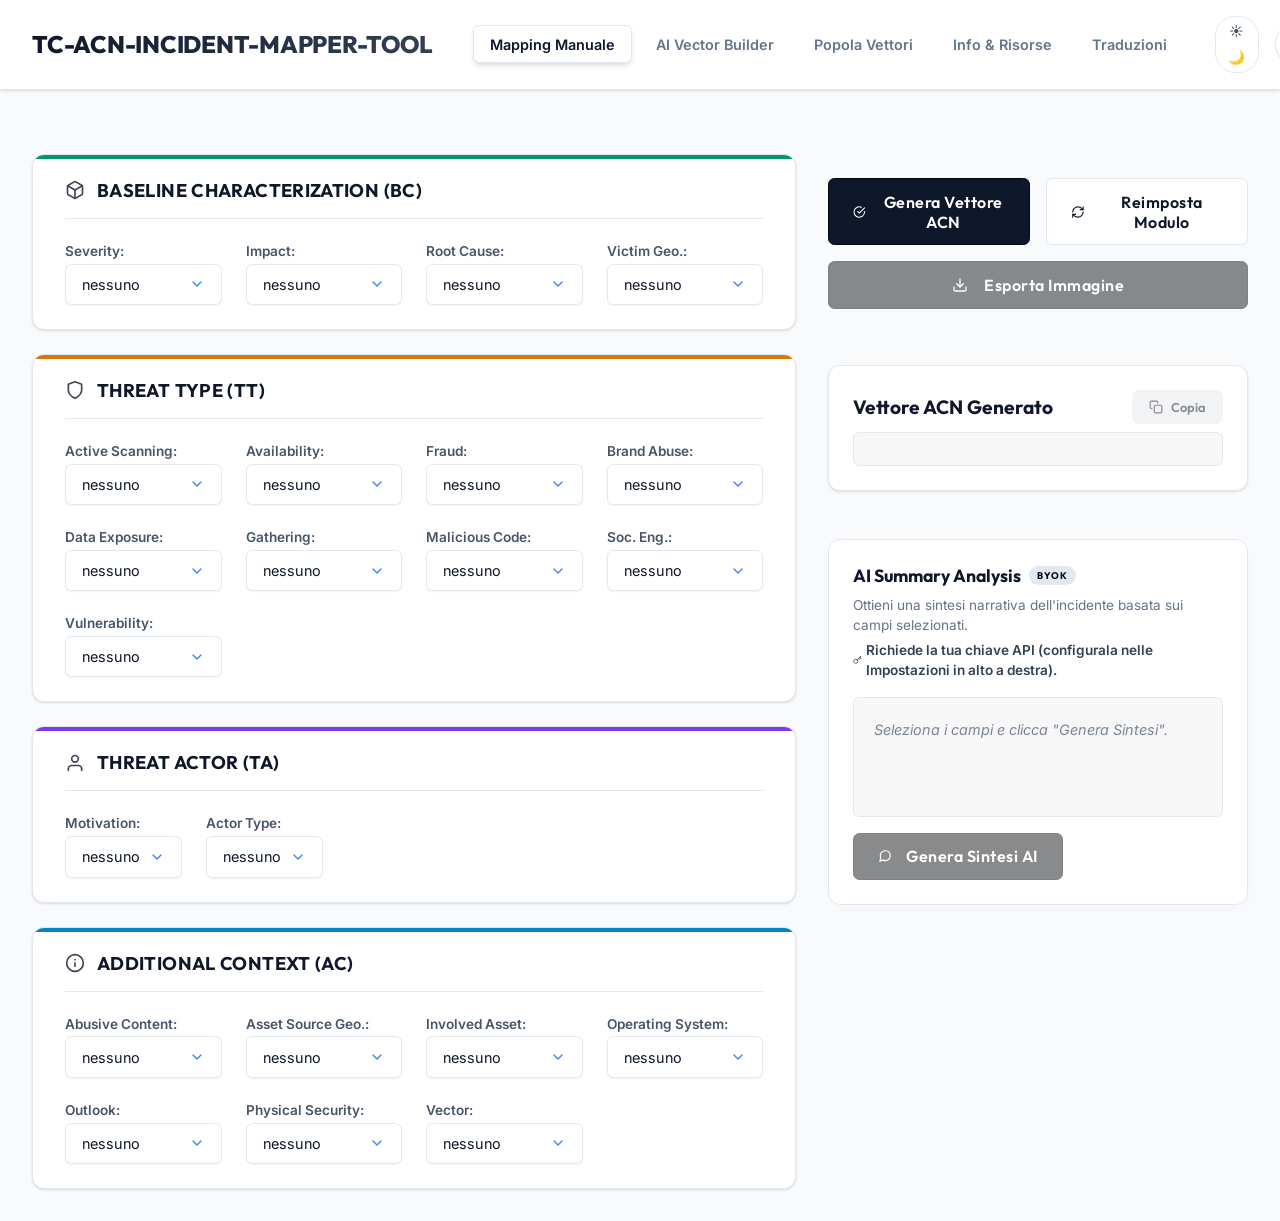
==== commit 615137fc: "Add files via upload" ====
--- a/index.html
+++ b/index.html
@@ -19,6 +19,7 @@
           <button class="nav-tab" data-target="tab-builder">AI Vector Builder</button>
           <button class="nav-tab" data-target="tab-populate">Popola Vettori</button>
           <button class="nav-tab" data-target="tab-info">Info & Risorse</button>
+          <button class="nav-tab" data-target="tab-translations">Traduzioni</button>
         </div>
       </div>
       <div class="nav-right">
@@ -570,10 +571,10 @@
         <div class="panel-card global-panel">
           <div class="panel-body">
             <h2 class="panel-title">Popola Form dai Vettori ACN</h2>
-            <p class="panel-hint">Incolla un vettore ACN valido. Lo strumento parserà la stringa e popolerà
+            <p class="panel-hint">Incolla un vettore ACN nel nuovo formato (es. BC:IM_AC BC:RO_MA...). Lo strumento parserà la stringa e popolerà
               automaticamente i campi del Mapping Manuale.</p>
             <textarea id="vectorInput" rows="4"
-              placeholder="Es: [BC:AC/MA/HI/SE], [TT:AC/NO/NO/OT/PD/SO/NO], [TA:FI/OC/CY], [AC:AD/EU/IS/NO/NO/NO/OT]"></textarea>
+              placeholder="Es: BC:IM_AC BC:RO_MA BC:SE_ME BC:VG_AF TT:SO_BA"></textarea>
             <div class="vector-builder-actions">
               <button class="btn" id="populateSelectsBtn" type="button">
                 <svg xmlns="http://www.w3.org/2000/svg" width="16" height="16" viewBox="0 0 24 24" fill="none"
@@ -627,6 +628,42 @@
         </div>
       </div><!-- /tab-info -->
 
+      <!-- TAB 6: Traduzioni (LOCKED) -->
+      <div id="tab-translations" class="main-tab-content" style="display:none;">
+        <div class="panel-card global-panel locked-container">
+          
+          <!-- LOCKED OVERLAY -->
+          <div class="locked-overlay">
+            <div class="locked-badge">Coming Soon</div>
+            <h2 class="locked-title">Cross-Taxonomy Engine</h2>
+            <p class="locked-text">Questa funzionalità è attualmente in fase di sviluppo. Permetterà di tradurre automaticamente i vettori ACN nei principali framework internazionali (MITRE ATT&CK, NIST CSF, ENISA).</p>
+            <div style="margin-top:2rem; padding:1.5rem; background: rgba(255,255,255,0.05); border-radius:var(--radius-sm); border:1px dashed rgba(255,255,255,0.2);">
+               <p style="font-size:0.8rem; opacity:0.7;">Anteprima interfaccia in back-end...</p>
+            </div>
+          </div>
+
+          <div class="panel-body">
+            <h2 class="panel-title">Traduzioni Tassonomia</h2>
+            <p class="panel-hint">Inserisci un vettore ACN per tradurlo nelle principali tassonomie internazionali.</p>
+
+            <div class="translation-input-row">
+              <textarea id="translationVectorInput" rows="2" placeholder="Es: BC:IM_AC BC:RO_MA BC:SE_ME BC:VG_IT TT:MA_RA"></textarea>
+              <div class="translation-input-actions">
+                <button class="btn btn--muted" id="importVectorBtn" type="button" disabled>Importa dal Mapping</button>
+                <button class="btn" id="translateVectorBtn" type="button" disabled>Traduci</button>
+              </div>
+            </div>
+            <div id="translationResults" style="display:none; margin-top:2rem;">
+              <div class="translation-grid">
+                <div class="translation-card"><div class="translation-card-header enisa"><span>ENISA</span></div></div>
+                <div class="translation-card"><div class="translation-card-header mitre"><span>MITRE ATT&amp;CK</span></div></div>
+                <div class="translation-card"><div class="translation-card-header nist"><span>NIST CSF</span></div></div>
+              </div>
+            </div>
+          </div>
+        </div>
+      </div><!-- /tab-translations -->
+
     </section>
   </main>
 
@@ -638,10 +675,9 @@
         <button class="btn-close" id="closeSettings">&times;</button>
       </div>
       <div class="modal-body">
-        <p class="panel-hint">Configura le credenziali API per utilizzare le funzioni di Vector Building e Riassunto
-          Narrativo. I dati vengono salvati localmente nel browser.</p>
+        <p class="panel-hint">Configura le credenziali API per utilizzare le funzioni di Vector Building e Riassunto Narrativo.</p>
         <div style="background: rgba(220, 38, 38, 0.1); border-left: 4px solid var(--danger); padding: 0.8rem; margin-bottom: 1rem; border-radius: var(--radius-sm); font-size: 0.85rem;">
-          <strong style="color: var(--danger);">⚠️ Attenzione alla privacy e sicurezza:</strong> Le tue chiavi API vengono salvate in chiaro su questo browser. Se stai utilizzando un computer condiviso o pubblico, assicurati di <strong>rimuovere le chiavi</strong> azzerando i campi prima di chiudere la pagina per evitare che altri le possano utilizzare.
+          <strong style="color: var(--danger);">⚠️ Attenzione:</strong> Le tue chiavi API vengono salvate localmente nel browser.
         </div>
 
         <div class="config-form">
@@ -666,1538 +702,46 @@
             <div style="display: flex; gap: 0.5rem; align-items: center;">
               <select id="aiModel" style="flex:1;">
                 <option value="">seleziona..</option>
-                <option value="gpt-3.5-turbo">GPT-3.5 Turbo</option>
               </select>
               <button class="btn btn-small btn--muted" id="getModelsBtn" type="button" title="Recupera Modelli">
-                <svg xmlns="http://www.w3.org/2000/svg" width="16" height="16" viewBox="0 0 24 24" fill="none"
-                  stroke="currentColor" stroke-width="2" stroke-linecap="round" stroke-linejoin="round">
-                  <polyline points="23 4 23 10 17 10"></polyline>
-                  <polyline points="1 20 1 14 7 14"></polyline>
-                  <path d="M3.51 9a9 9 0 0 1 14.85-3.36L23 10M1 14l4.64 4.36A9 9 0 0 0 20.49 15"></path>
-                </svg>
+                <svg xmlns="http://www.w3.org/2000/svg" width="16" height="16" viewBox="0 0 24 24" fill="none" stroke="currentColor" stroke-width="2" stroke-linecap="round" stroke-linejoin="round"><polyline points="23 4 23 10 17 10"></polyline><polyline points="1 20 1 14 7 14"></polyline><path d="M3.51 9a9 9 0 0 1 14.85-3.36L23 10M1 14l4.64 4.36A9 9 0 0 0 20.49 15"></path></svg>
               </button>
             </div>
           </label>
+          <div style="margin-top: 1.5rem; display: flex; justify-content: flex-end;">
+            <button class="btn" id="saveAIConfig">Salva Configurazione</button>
+          </div>
+          <p id="aiError" style="display:none; color: var(--danger); font-size: 0.85rem; margin-top: 1rem; border: 1px solid var(--danger); padding: 0.5rem; border-radius: 4px;"></p>
         </div>
-        <p id="aiError" style="display:none;color:var(--danger);margin-top:0.8rem;font-size:0.85rem;"></p>
-      </div>
-      <div class="modal-footer">
-        <button id="saveAIConfig" class="btn btn-primary">Salva ed Applica</button>
       </div>
     </div>
   </div>
 
-
-
-  <script>
-    // -- Global Navigation Logic
-    function showTab(id) {
-      const tabs = document.querySelectorAll('.nav-tab');
-      const contents = document.querySelectorAll('.main-tab-content');
-
-      tabs.forEach(t => t.classList.remove('active'));
-      contents.forEach(c => c.style.display = 'none');
-
-      const targetTab = document.querySelector(`.nav-tab[data-target="${id}"]`);
-      const targetContent = document.getElementById(id);
-
-      if (targetTab) targetTab.classList.add('active');
-      if (targetContent) {
-        targetContent.style.display = 'block';
-        window.scrollTo({ top: 0, behavior: 'smooth' });
-      }
-    }
-
-    // Global descriptions object - will be loaded from taxonomy.json
-    let descriptions = { categories: {}, options: {} };
-    const taxonomyBackup = {
-      "categories": {
-        "impact": "Il predicato Impact si riferisce alla perturbazione causata da un evento cyber. I valori associati a Impact identificati dall\u2019Agenzia per la tassonomia degli eventi cyber sono elencati di seguito.",
-        "rootCause": "Il predicato Root Cause categorizza le cause che hanno determinato uno specifico evento, sia di natura accidentale, sia deliberata. I valori associati a Root Cause identificati dall\u2019Agenzia per la tassonomia degli eventi cyber sono elencati di seguito.",
-        "severity": "Il predicato Severity ha lo scopo di indicare la gravit\u00e0 dell\u2019impatto di un evento cyber. Questo predicato \u00e8 associabile a quattro livelli, riferiti alla criticit\u00e0 dell\u2019impatto subito. I valori associati a Severity identificati dall\u2019Agenzia per la tassonomia degli eventi cyber sono elencati di seguito.",
-        "victimGeography": "Il predicato Victim Geography identifica l\u2019area geografica in cui si trovano i beni informatici interessati dall\u2019evento cyber. I valori associati a Victim Geography identificati dall\u2019Agenzia per la tassonomia degli eventi cyber sono elencati di seguito.",
-        "activeScanning": "Il predicato Active Scanning identifica tecniche utilizzate da attori malevoli che prevedono la scansione della rete attraverso un contatto diretto con il sistema o con la rete target. Gli attori malevoli effettuano scansioni attive per diverse finalit\u00e0, come per esempio l\u2019analisi e la rilevazione di vulnerabilit\u00e0 e falle di sicurezza o per l\u2019enumerazione delle risorse disponibili all\u2019interno di un sistema o di una rete. I valori associati ad Active Scanning identificati dall\u2019Agenzia per la tassonomia degli eventi cyber sono elencati di seguito.",
-        "availability": "In ambito informatico, per Availability (Disponibilit\u00e0) si intende la capacit\u00e0 di un sistema informativo di garantire agli utenti autorizzati un accesso e un uso tempestivo e sempre fruibile delle informazioni. Tale predicato \u00e8 in uso per specificare la causa dell\u2019impatto sulla disponibilit\u00e0. I valori associati a Availability identificati dall\u2019Agenzia per la tassonomia degli eventi cyber sono elencati di seguito.",
-        "brandAbuse": "Un\u2019azione o una serie di azioni intenzionali che sfruttano il valore o la reputazione di un marchio per scopi malevoli, phishing, cybersquatting, typosquatting. Il Brand Abuse pu\u00f2 includere l\u2019imitazione di siti web, l\u2019uso non autorizzato di loghi o di marchi e la creazione di contenuti apparentamenti legittimi destinati a trarre in inganno gli utenti. I valori associati per Brand Abuse identificati dall\u2019Agenzia per la tassonomia degli eventi cyber sono elencati di seguito.",
-        "fraud": "Il predicato Fraud identifica un\u2019azione o una serie di azioni deliberatamente compiute con l\u2019intento di ottenere un vantaggio economico o di altro tipo, attraverso l\u2019inganno o la manipolazione. I valori associati a Fraud identificati dall\u2019Agenzia per la tassonomia degli eventi cyber sono elencati di seguito.",
-        "dataExposure": "Il predicato Data Exposure identifica gli eventi cyber in cui \u00e8 occorsa una violazione di sicurezza dei dati/informazioni personali o proprietarie. L\u2019evento si riferisce alla divulgazione involontaria o non autorizzata di dati sensibili, compromettendo la riservatezza e la sicurezza delle informazioni. I valori associati a Data Exposure identificati dall\u2019Agenzia per la tassonomia degli eventi cyber sono elencati di seguito.",
-        "informationGathering": "Per Information Gathering si intendono le tecniche, tattiche o procedure che possono essere utilizzate da criminali informatici al fine di raccogliere quante pi\u00f9 informazioni possibili su un determinato obiettivo, sia esso un utente, un\u2019applicazione, un sistema o una rete. I valori associati a Information Gathering identificati dall\u2019Agenzia per la tassonomia degli eventi cyber sono elencati di seguito.",
-        "maliciousCode": "Per Malicious Code si intende un software o una porzione di codice potenzialmente dannosa, spesso inquadrabile come malware, che, una volta eseguito su un sistema, ha l\u2019obiettivo di prenderne il controllo e/o comprometterne potenzialmente la riservatezza, l\u2019integrit\u00e0 e la disponibilit\u00e0. I valori associati a Malicious Code identificati dall\u2019Agenzia per la tassonomia degli eventi cyber sono elencati di seguito.",
-        "socialEngineering": "Il predicato Social Engineering identifica un evento di sicurezza informatica in cui un attore malevolo sfrutta un insieme di tecniche e tattiche per persuadere un individuo a compiere azioni che hanno conseguenze sul dominio cyber quali, ad esempio, il download di malware e la condivisione di informazioni personali o sensibili. Attivit\u00e0 di Social Engineering fanno leva sulla componente psicologica ed emotiva della vittima per ottenere gli obiettivi prefissati. I valori associati a Social Engineering identificati dall\u2019Agenzia per la tassonomia degli eventi cyber sono elencati di seguito.",
-        "vulnerability": "Il predicato Vulnerability identifica quale tipologia di vulnerabilit\u00e0 interessa un determinato prodotto o servizio o \u00e8 connessa ad uno specifico evento cyber. I valori associati a Vulnerability identificati dall\u2019Agenzia per la tassonomia degli eventi cyber sono elencati di seguito.",
-        "adversaryMotivation": "Adversary Motivation identifica, se note al momento della condivisione, le motivazioni che hanno mosso l\u2019attore malevolo nel compiere l\u2019attivit\u00e0 illecita o malevola. I valori associati ad Adversary Motivation identificati dall\u2019Agenzia per la tassonomia degli eventi sono elencati di seguito.",
-        "adversaryType": "Il predicato Adversary Type identifica, se nota al momento della condivisione, la tipologia di attaccante o gruppo che ha perpetrato le azioni malevole o illecite. Questo predicato non indica le motivazioni che hanno mosso l\u2019avversario, per le quali \u00e8 invece prevista la categoria Adversary Motivation (\u00a7 3.3.1). I valori associati ad Adversary Type identificati dall\u2019Agenzia per la tassonomia degli eventi cyber sono elencati di seguito.",
-        "abusiveContent": "Nell\u2019ambito di un evento di sicurezza informatica, il predicato Abusive Content identifica la presenza di materiale offensivo, illegale o non voluto inviato ad un utente con finalit\u00e0 di ferirne la sensibilit\u00e0 o la dignit\u00e0. La diffusione di tale materiale pu\u00f2 avvenire in maniera diretta, ad esempio tramite e-mail o sms, o in maniera indiretta, ad esempio tramite popup o pubblicit\u00e0 su Internet. I valori associati a Abusive Content identificati dall\u2019Agenzia per la tassonomia degli eventi cyber sono elencati di seguito.",
-        "assetSourceGeography": "Il predicato Asset Source Geography identifica la localizzazione geografica di beni informatici coinvolti in eventi cyber che sono stati identificati come \u201csorgenti\u201d di attivit\u00e0 malevole o illecite. I valori associati ad Asset Source Geography identificati dall\u2019Agenzia per la tassonomia degli eventi cyber sono elencati di seguito.",
-        "involvedAsset": "Il predicato Involved Asset identifica le risorse coinvolte nell\u2019evento cyber. I valori relativi a questo predicato possono indicare una o pi\u00f9 risorse interessate dall\u2019evento, anche in assenza di impatto. Vista la numerosit\u00e0 dei valori associati al predicato Involved Asset, essi sono stati suddivisi in 19 sotto-predicati, ai fini di facilitare la rapida individuazione dei valori richiesti. I sotto-predicati associati a Involved Asset, e i relativi valori, identificati dall\u2019Agenzia per la tassonomia degli eventi cyber sono elencati di seguito. Il sotto-predicato Hardware \u2013 Network Device identifica le componenti hardware che costituiscono l\u2019infrastruttura di rete. Tali componenti, collegati da appositi canali di comunicazione (link), forniscono un servizio di comunicazione che permette lo scambio e la condivisione di dati tra pi\u00f9 utenti, dispositivi distribuiti o terminali (host).",
-        "outlook": "Il predicato Outlook ha l\u2019obiettivo di fornire una prospettiva sull\u2019impatto generato da un evento cyber al momento del rilevamento. I valori associati a Outlook identificati dall\u2019Agenzia per la tassonomia degli eventi cyber sono elencati di seguito.",
-        "physicalSecurity": "Il predicato Physical Security identifica gli eventi intenzionali, di natura fisica, con impatto su risorse e servizi informatici. Alcuni esempi possono essere l\u2019accesso fisico non autorizzato a zone riservate da parte di estranei finalizzato al sabotaggio deliberato di una piattaforma operativa o furto di componenti hardware. I valori associati a Physical Security identificati dall\u2019Agenzia per la tassonomia degli eventi cyber sono elencati di seguito.",
-        "vector": "Il predicato Vector indica il vettore di attacco utilizzato in un evento cyber. In sicurezza informatica, si definisce vettore d’attacco la modalità con la quale un attore ostile tenta di ottenere l’accesso ad un bene informatico per effettuare attività malevole.",
-        "operatingSystem": "Il predicato Operating System identifica il sistema operativo installato sul bene informatico coinvolto nell'evento cyber."
-      },
-      "options": {
-        "impact": {
-          "AC": "Account Compromise - Account Compromise identifica gli eventi cyber che hanno avuto come effetto la compromissione di un account utente o di servizio. \u00c8 possibile specificare il tipo di account compromesso utilizzando il predicato Involved asset (\u00a7 3.4.3).",
-          "AP": "Application Compromise - Application Compromise identifica gli eventi cyber che hanno avuto come effetto la compromissione di un\u2019applicazione o di un servizio, incluse applicazioni Web, Mobile, Database, ecc. \u00c8 possibile specificare il tipo di application compromise utilizzando il predicato Involved asset (\u00a7 3.4.3).",
-          "AV": "Availability - Availability identifica gli eventi nei quali le attivit\u00e0 malevole condotte da un attaccante hanno causato effetti sulla disponibilit\u00e0 del sistema o servizio erogato. Nel caso in cui un evento cyber venga classificato utilizzando tale valore, dovr\u00e0 essere esplicitato anche il predicato Availability (\u00a7 3.2.2).",
-          "DX": "Data Exfiltration - Data Exfiltration identifica gli eventi cyber in cui \u00e8 stata riscontrata la compromissione della riservatezza delle informazioni presenti su un bene informatico. Tale perdita o fuga dei dati pu\u00f2 avvenire a causa di attivit\u00e0 malevole, ad esempio a seguito di una compromissione di un file server, oppure accidentalmente, nel caso di un database esposto su Internet senza un accurato processo di autenticazione.",
-          "DE": "Data Exposure - Data Exposure si riferisce alla divulgazione non autorizzata di dati sensibili o riservati, causata da vulnerabilit\u00e0 di sicurezza, errori di configurazione o pratiche inadeguate di gestione delle informazioni. Questo fenomeno pu\u00f2 portare alla diffusione di informazioni personali, finanziarie o aziendali aumentando il rischio di furti di identit\u00e0, frodi o danni reputazionali per individui e organizzazioni.",
-          "DM": "Data Manipulation - Data Manipulation identifica gli eventi cyber in cui \u00e8 stata riscontrata la compromissione dell\u2019integrit\u00e0 delle informazioni presenti su un bene informatico. Tale valore include la modifica o la distruzione dei dati da parte di un attore malevolo.",
-          "NO": "No Impact - No Impact identifica un evento cyber che avrebbe potuto compromettere la disponibilit\u00e0, l\u2019autenticit\u00e0, l\u2019integrit\u00e0 o la riservatezza di dati conservati, trasmessi o elaborati o dei servizi offerti dai sistemi informatici e di rete o accessibili attraverso di essi, ma che \u00e8 stato efficacemente evitato o non si \u00e8 verificato. Un esempio \u00e8 la ricezione di una e-mail di phishing riconosciuta come tale dall\u2019utente e pertanto sostanzialmente priva di effetti.",
-          "SY": "System Compromise - System Compromise identifica gli eventi cyber che hanno avuto come effetto la compromissione di un bene informatico, ad esempio alterandone l\u2019integrit\u00e0.",
-          "OT": "Other - Other identifica gli eventi cyber relativi a Impact non identificabili con gli altri valori definiti nel sottoinsieme."
-        },
-        "rootCause": {
-          "HU": "Human errors - Human Errors identifica gli eventi provocati da un errore umano non intenzionale. Un esempio \u00e8 un\u2019errata operazione che influisce sulla prevista funzionalit\u00e0 di un bene informatico.",
-          "MA": "Malicious Actions - Malicious Actions identifica qualsiasi tentativo di compromettere l\u2019integrit\u00e0, la confidenzialit\u00e0 o la disponibilit\u00e0 di un bene informatico.",
-          "NA": "Natural Phenomena - Natural Phenomena identifica gli eventi causati da un fenomeno naturale, come ad esempio, terremoti, valanghe ed esondazioni.",
-          "SY": "System Failure - System Failure identifica un evento non previsto, in cui un sistema cessa di funzionare secondo le specifiche progettuali previste, comportando una perdita di servizio o una riduzione significativa della qualit\u00e0 del servizio fornito.",
-          "TH": "Third Party Failure - Third Party Failure identifica l\u2019interruzione o degradazione delle prestazioni di un sistema principale attribuibile a disfunzioni o guasti di servizi forniti da terze parti."
-        },
-        "severity": {
-          "HI": "High - High identifica un evento cyber riferito ad una delle seguenti condizioni: \u2022 l\u2019organizzazione non \u00e8 pi\u00f9 in grado di fornire uno o pi\u00f9 servizi essenziali agli utenti; \u2022 dati/informazioni personali o proprietarie sono stati modificati, cancellati o esfiltrati; \u2022 il ripristino dall\u2019incidente non \u00e8 possibile (ad esempio, dati sensibili esfiltrati e diffusi, non recuperabili a seguito di un evento ransomware).",
-          "ME": "Medium - Medium identifica un evento cyber riferito ad una delle seguenti condizioni: \u2022 l\u2019organizzazione \u00e8 in grado di erogare un servizio essenziale solo ad una parte dell\u2019utenza; \u2022 \u00e8 stato rilevato l\u2019accesso e l\u2019esfiltrazione a dati/informazioni personali o proprietarie; \u2022 il ripristino \u00e8 possibile con tempistiche non note in quanto, ad esempio, sono necessarie risorse aggiuntive o supporto esterno.",
-          "LO": "Low - Low identifica un evento cyber riferito ad una delle seguenti condizioni: \u2022 l\u2019organizzazione pu\u00f2 ancora fornire tutti i servizi essenziali a tutti gli utenti, ma risultano non ottimali in termini di efficienza; \u2022 \u00e8 stato rilevato l\u2019accesso a dati/informazioni sensibili o proprietarie; \u2022 il ripristino \u00e8 possibile con tempistiche note, anche tramite risorse aggiuntive.",
-          "NO": "None - None identifica un evento cyber riferito ad una delle seguenti condizioni: \u2022 nessun effetto sulla capacit\u00e0 dell\u2019organizzazione di erogare i servizi agli utenti; \u2022 nessuna informazione \u00e8 stata oggetto di accesso non autorizzato, esfiltrazione, modifica o cancellazione; \u2022 il tempo necessario per il ripristino \u00e8 prevedibile con le risorse esistenti."
-        },
-        "victimGeography": {
-          "IT": "Italy - Italy indica che l\u2019evento cyber ha avuto un impatto su beni informatici localizzati in Italia.",
-          "AF": "Africa - Africa indica che l\u2019evento cyber ha avuto un impatto su beni informatici localizzati geograficamente sul continente africano.",
-          "AM": "America - America indica che l\u2019evento cyber ha avuto un impatto su beni informatici localizzati geograficamente sul continente americano.",
-          "AN": "Antarctica - Antarctica indica che l\u2019evento cyber ha avuto un impatto su beni informatici localizzati geograficamente sul continente antartico.",
-          "AS": "Asia - Asia indica che l\u2019evento cyber ha avuto un impatto su beni informatici localizzati geograficamente sul continente asiatico.",
-          "EU": "Europe - Europe indica che l\u2019evento cyber ha avuto un impatto su beni informatici localizzati geograficamente sul continente europeo.",
-          "OC": "Oceania - Oceania indica che l\u2019evento cyber ha avuto un impatto su beni informatici localizzati nella zona continentale Oceania.",
-          "GL": "Global - Global indica che l\u2019evento cyber ha avuto un impatto su beni informatici distribuiti in pi\u00f9 paesi o ha un potenziale impatto globale. 3.2 THREAT TYPE (TT)"
-        },
-        "activeScanning": {
-          "CR": "Credential Scanning - Credential Scanning identifica gli eventi cyber in cui un attore malevolo effettua una scansione attiva per rilevare credenziali di autenticazione deboli, impropriamente configurate oppure esposte su un bene informatico. Questo tipo di attivit\u00e0 include diverse tipologie di eventi, quali gli attacchi a forza bruta, volti a individuare la password di uno o pi\u00f9 account specifici, oppure attacchi di account discovery, mirati alla scoperta di account validi o realmente esistenti sul sistema target.",
-          "NE": "Network Scanning - Network Scanning identifica gli eventi cyber in cui un attore malevolo utilizza tecniche e procedure mirate a identificare la presenza di servizi in esecuzione su beni informatici remoti o connessi all\u2019infrastruttura target. Questa categoria di evento comprende la scansione delle porte (port scan), la mappatura della rete (network mapping) e la rilevazione del sistema operativo (OS fingerprinting).",
-          "VU": "Vulnerability Scanning - Vulnerability Scanning identifica gli eventi cyber in cui un attore malevolo utilizza tecniche e procedure mirate in modo specifico all\u2019individuazione di vulnerabilit\u00e0 presenti in un bene informatico al fine di mappare la superficie d\u2019attacco.",
-          "OT": "Other - Other identifica gli eventi cyber relativi ad Active Scanning non identificabili con gli altri valori definiti nel sottoinsieme."
-        },
-        "availability": {
-          "DA": "Data Encryption - Data Encryption identifica gli eventi cyber in cui un attore malevolo applica algoritmi di cifratura ai dati custoditi in un sistema informatico compromesso, senza il consenso del proprietario, al fine di renderli inaccessibili. Tale attivit\u00e0 comporta principalmente un impatto sulla disponibilit\u00e0 dei dati presenti sul bene informatico e sull\u2019erogazione dei servizi. Un esempio di tale evento \u00e8 la cifratura dei dati di un sistema informatico a seguito dell\u2019esecuzione di un ransomware.",
-          "DD": "DDoS - Distributed Denial of Service (DDoS) identifica gli eventi cyber in cui un attore malevolo effettua un attacco, da sorgenti multiple e distribuite, che mira a compromettere la disponibilit\u00e0 di un bene informatico o un di servizio mediante esaurimento delle sue risorse di rete, di elaborazione o di memoria.",
-          "DO": "DoS - Denial of Service (DoS) identifica gli eventi cyber in cui un attore malevolo effettua un attacco che mira a compromettere la disponibilit\u00e0 di un bene informatico o di un servizio mediante esaurimento delle sue risorse di rete, di elaborazione o di memoria.",
-          "MI": "Misconfiguration - Misconfiguration identifica gli eventi cyber non malevoli in cui una configurazione errata o non ottimale di un bene informatico o di una sua componente ha compromesso la disponibilit\u00e0 di un servizio. Un caso d\u2019esempio \u00e8 un\u2019errata configurazione di un componente di rete che potrebbe causare la perdita totale o parziale di erogazione di un servizio. \u00c8 importante evidenziare che la disponibilit\u00e0 \u00e8 stata compromessa a causa di un\u2019azione non intenzionale e quindi non malevola, pertanto, tale predicato \u00e8 comunemente associato al valore Human errors (\u00a7 3.1.2.1) del predicato Root cause (\u00a7 3.1.2).",
-          "OU": "Outage - Outage identifica gli eventi cyber non malevoli in cui si \u00e8 riscontrata la perdita totale o parziale della disponibilit\u00e0 di un bene informatico a causa di eventi naturali o causati dall\u2019uomo. Possibili cause di un evento di indisponibilit\u00e0 possono essere l\u2019avvenimento di un disastro naturale, il mancato funzionamento dei sistemi di refrigerazione di un datacenter oppure un guasto elettrico. \u00c8 importante evidenziare che la disponibilit\u00e0 \u00e8 stata compromessa a causa di un\u2019azione non intenzionale e quindi non malevola.",
-          "OT": "Other - Other identifica gli eventi cyber nei quali si riscontra una perdita di disponibilit\u00e0 di un bene informatico o di un applicativo per una causa che non rientra in quelle indicate negli altri valori associabili al predicato Availability (\u00a7 3.2.2)."
-        },
-        "brandAbuse": {
-          "AI": "Account Impersonation - Account Impersonation si riferisce all\u2019attivit\u00e0 in cui un attore malevolo si finge un\u2019altra persona, sistema o organizzazione per ingannare la vittima e ottenere l\u2019accesso non autorizzato a informazioni sensibili. Questa attivit\u00e0 pu\u00f2 includere sia la compromissione di un account esistente, sia la creazione di un nuovo profilo affine.",
-          "CS": "Cybersquatting - Cybersquatting si riferisce alla pratica di registrare e utilizzare abusivamente un nome di dominio Internet identico o simile a marchi registrati, nomi di servizi, nomi personali o aziendali, con l\u2019intento malevolo di deviare il traffico verso altri siti per ricavarne un profitto economico, diffondere malware o rubare propriet\u00e0 intellettuale.",
-          "NI": "Name Logo Impersonation - Name Logo Impersonation si riferisce all\u2019atto deliberato di replicare o imitare in modo fraudolento il nome e il logo di un\u2019entit\u00e0 riconosciuta, come un\u2019organizzazione rinomata o un servizio noto, nell\u2019intento di trarre in inganno la vittima. Questa tecnica \u00e8 impiegata prevalentemente nelle strategie di phishing o in altri schemi di ingegneria sociale.",
-          "TS": "Typosquatting - Typosquatting, conosciuto anche come \u201cURL hijacking\u201d, \u00e8 una pratica fraudolenta nell\u2019ambito della sicurezza informatica che si verifica quando un attore malevolo registra deliberatamente nomi di dominio che imitano siti web esistenti con lievi variazioni ortografiche. Questo fenomeno sfrutta gli errori di digitazione che gli utenti commettono durante la battitura degli indirizzi web nel browser. Questa pratica pu\u00f2 essere utilizzata per una serie di attivit\u00e0 fraudolente, tra cui deviare il traffico verso altri siti, phishing o la diffusione di malware.",
-          "OT": "Other - Other identifica gli eventi cyber relativi a Brand Abuse non identificabili con gli altri valori definiti nel sottoinsieme."
-        },
-        "fraud": {
-          "BR": "Brand Abuse - Brand Abuse identifica un\u2019attivit\u00e0 fraudolenta in cui un attore malevolo sfrutta la notoriet\u00e0 di un\u2019organizzazione per creare falsi siti web, false campagne pubblicitarie o false partnership con il proposito di danneggiarne la reputazione o di condurre attivit\u00e0 di criminalit\u00e0 informatica. Tra gli esempi rientrano: la creazione di profili o gruppi falsi sui social media che sfruttano illecitamente il brand o il logo di un\u2019azienda, la creazione di applicazioni mobili ingannevoli o la distribuzione di pubblicit\u00e0 non autorizzate.",
-          "EX": "Extortion - Extortion identifica, nel contesto della sicurezza informatica, l\u2019attivit\u00e0 criminale in cui un aggressore esercita coercizione su un individuo o un\u2019organizzazione per ottenere benefici finanziari o altre forme di compensazione. La condotta viene attuata tramite l\u2019esercizio della minaccia di causare danni o di divulgare informazioni sensibili. Un esempio di questa pratica \u00e8 il ransomware, un tipo di malware che cifra i dati della vittima rendendoli inaccessibili, utilizzato per costringere la vittima a pagare un riscatto, di solito in criptovalute, in cambio della chiave di decifratura. Altre forme di estorsione possono includere la minaccia di diffusione di dati personali o aziendali, qualora non vengano soddisfatte le richieste dell\u2019aggressore.",
-          "MA": "Masquerade - Masquerade indica un\u2019attivit\u00e0 fraudolenta in cui un attore malevolo assume l\u2019identit\u00e0 di un altro utente, dispositivo o entit\u00e0 all\u2019interno di una rete o sistema informatico, al fine di eludere i meccanismi di sicurezza e acquisire accessi non autorizzati a risorse o beni informatici. Tale attacco implica l\u2019utilizzo fraudolento di credenziali, indirizzi di rete, token di autenticazione o altri dati identificativi utili per impersonare una fonte autorizzativa fidata. Un tipico caso \u00e8 rappresentato da un attaccante che invia un\u2019e-mail a un dipendente aziendale fingendo di essere il CEO dell\u2019azienda e richiede con urgenza un trasferimento di fondi per una transazione aziendale critica o la divulgazione di informazioni riservate, come dati finanziari o dati dei clienti.",
-          "RE": "Resource misuse - Resource Misuse identifica gli eventi cyber in cui un attore malevolo ha sfruttato in maniera non autorizzata le risorse di un computer o di una rete per scopi illeciti. Un tipico esempio \u00e8 rappresentato da un dipendente che sfrutta il suo accesso ai sistemi aziendali per eseguire programmi che estraggono criptovalute (mining) oppure per effettuare attacchi informatici ai danni di soggetti terzi.",
-          "SP": "Spam - Spam identifica gli eventi cyber in cui un attore malevolo invia messaggi pubblicitari indesiderati o non richiesti, generalmente di carattere commerciale. I messaggi di spam possono essere inviati attraverso qualunque sistema di comunicazione, tra cui messaggi di posta elettronica, SMS, chat, forum e social media.",
-          "OT": "Other - Other identifica gli eventi cyber relativi al predicato Fraud non identificabili con gli altri valori definiti nel sottoinsieme."
-        },
-        "dataExposure": {
-          "AU": "Authentication Data - Authentication Data identifica gli eventi cyber nei quali \u00e8 stata identificata una violazione di sicurezza dei dati relativi all\u2019autenticazione degli utenti del bene informatico impattato, come username e password.",
-          "BU": "Business Data - Business Data identifica gli eventi cyber nei quali \u00e8 stata identificata una violazione di sicurezza dei dati relativi all\u2019azienda, quali dati sulle sue attivit\u00e0, sui suoi contratti, sulla propriet\u00e0 intellettuale, ecc.",
-          "FI": "Financial Data - Financial Data identifica gli eventi cyber nei quali \u00e8 stata identificata una violazione di sicurezza dei dati relativi alla sfera finanziaria dell\u2019azienda, come entrate, uscite, dati di transazioni finanziarie, dati relativi a carte di credito, ecc.",
-          "PD": "Personal Data - Personal Data identifica gli eventi cyber nei quali si \u00e8 verificata una violazione di sicurezza dei personali, ovvero delle informazioni che identificano o rendono identificabile, direttamente o indirettamente, una persona fisica e che possono fornire informazioni sulle sue caratteristiche, le sue abitudini, il suo stile di vita, le sue relazioni personali, il suo stato di salute, la sua situazione economica, ecc.",
-          "OT": "Other - Other identifica gli eventi cyber relativi a Data Exposure non identificabili con gli altri valori definiti nel sottoinsieme."
-        },
-        "informationGathering": {
-          "AC": "Active Scanning - Active Scanning identifica gli eventi cyber in cui un attore malevolo cerca di raccogliere informazioni mediante una scansione attiva, ossia attraverso contatti diretti con il bene informatico target. Per specificare i dettagli sulla tipologia di scansione attiva si utilizza il predicato Active Scanning (\u00a7 3.2.1).",
-          "SN": "Sniffing - Sniffing identifica gli eventi cyber in cui un attore non autorizzato utilizza tecniche o strumenti atti ad acquisire pacchetti di rete con il fine di rubare dati, monitorare attivit\u00e0 di rete e raccogliere informazioni. Un esempio di eventi identificabili con tale valore \u00e8 l\u2019osservazione non autorizzata di informazioni d\u2019interesse come ad esempio, header, credenziali o token di accesso non cifrati inviati in rete.",
-          "SO": "Social Engineering - Social engineering identifica gli eventi cyber in cui un attore malevolo utilizza un insieme di tecniche e tattiche per persuadere un individuo a compiere determinate azioni per diverse finalit\u00e0, tra le quali si evidenziano le seguenti: \u2022 ottenere informazioni personali; \u2022 ottenere credenziali di accesso; \u2022 indurre l\u2019utente a compiere azioni come, ad esempio, installare malware. Attivit\u00e0 di social engineering fanno leva sulla componente psicologica ed emotiva della vittima per ottenere gli obiettivi prefissati.",
-          "OT": "Other - Other identifica gli eventi cyber relativi a Information Gathering non identificabili con gli altri valori definiti nel sottoinsieme."
-        },
-        "maliciousCode": {
-          "BA": "Backdoor - Una Backdoor \u00e8 una tipologia di malware che garantisce un accesso secondario a un bene informatico compromesso, consentendo all\u2019attaccante di accedervi da remoto ed eseguire azioni arbitrarie, come il trasferimento di file o l\u2019esecuzione di comandi.",
-          "BK": "Banker - Un Banker, anche noto come banking trojan, \u00e8 una tipologia di malware che tenta di sottrarre illecitamente le credenziali dei clienti di istituti bancari o di ottenere l\u2019accesso alle loro informazioni finanziarie, tipicamente intercettando le comunicazioni del browser.",
-          "BO": "Bot - Un Bot \u00e8 un programma informatico progettato per adempiere ad un preciso scopo, sia esso lecito o dannoso. In questo secondo caso, si parla di bot malware, ovvero strumenti utilizzati da criminali informatici per creare una rete di computer zombie, nota come botnet, ed effettuare un insieme di attivit\u00e0 malevole di diversa natura. Spesso i bot vengono installati sulle macchine target a insaputa dell\u2019utente.",
-          "CO": "Coin Miner - Un Coin Miner \u00e8 una tipologia di malware che sfrutta la potenza di calcolo del bene informatico target per estrarre criptovalute a insaputa dell\u2019utente.",
-          "EX": "Exploit Kit - Un Exploit Kit \u00e8 un insieme di strumenti software progettati per sfruttare le vulnerabilit\u00e0 presenti in una rete, in un sistema o in un\u2019applicazione. In sicurezza informatica, questi strumenti sono utilizzati dagli attaccanti per eseguire e automatizzare numerose tecniche e procedure di attacco al fine di accedere, infettare e danneggiare i beni informatici.",
-          "HA": "Hacking Tool - Un Hacking Tool \u00e8 un programma progettato per violare le misure di sicurezza di un bene informatico. \u00c8 utilizzato sia per attivit\u00e0 di natura legittima (ad esempio per valutare la sicurezza di un bene informatico in un\u2019attivit\u00e0 di tipo red team) sia in contesti non autorizzati o per scopi illeciti. Alcuni esempi sono PsExec, Mimikatz, Cobalt Strike e LOIC.",
-          "IN": "Information Stealer - Un Information Stealer, o pi\u00f9 brevemente infostealer, \u00e8 una tipologia di malware che ha lo scopo di raccogliere informazioni su un bene informatico in maniera illegittima. Queste informazioni possono includere credenziali di accesso, dati personali e informazioni finanziarie. I malware noti come keylogger o spyware rientrano in questa classificazione.",
-          "LO": "Loader - Un Loader \u00e8 una tipologia di malware che permette di scaricare ed eseguire malware aggiuntivi sul bene informatico compromesso. I malware noti come dropper e downloader rientrano in questa classificazione.",
-          "PO": "Potentially Unwanted Program - Un Potentially Unwanted Program, noto anche come PUP o PUA (Potentially Unwanted Application), pu\u00f2 essere considerato come un software indesiderato secondo le preferenze dell\u2019utente. Sebbene questa classificazione non indichi la presenza di un malware, i PUP possono rappresentare una minaccia per la privacy e la sicurezza del sistema e dell\u2019utente.",
-          "RA": "Ransomware - Il Ransomware \u00e8 una tipologia di minaccia che ha lo scopo di cifrare i dati del bene informatico target in modo da comprometterne la disponibilit\u00e0 e l\u2019integrit\u00e0. Inoltre, in questa tipologia di minaccia spesso l\u2019attaccante crea dei file, detti ransom notes, tramite i quali viene richiesto alla vittima un riscatto in cambio dell\u2019accesso ai propri dati. In alcuni casi i dati, prima di essere cifrati, vengono esfiltrati in modo da offrire all\u2019attaccante uno strumento in pi\u00f9 di ricatto nei confronti della vittima.",
-          "RE": "Remote Access Tool - Un RAT, acronimo di Remote Access Tool, \u00e8 una tipologia di malware che consente all\u2019attaccante di controllare un bene informatico target da remoto. Questa tipologia di codice malevolo permette di eseguire varie azioni non autorizzate, come l\u2019acquisizione di dati, il trasferimento di file e l\u2019esecuzione di comandi arbitrari.",
-          "RO": "Rootkit - Un Rootkit \u00e8 una tipologia di malware tipicamente sofisticato progettato per infiltrarsi all\u2019interno di un sistema operativo o di un\u2019applicazione, mascherando la sua presenza e ottenendo privilegi di accesso elevati. Un rootkit ha la caratteristica di infettare e modificare le funzioni del sistema operativo e le sue strutture dati. In sicurezza informatica, le caratteristiche del rootkit permettono di evadere i controlli dell\u2019antivirus e di garantire persistenza a lungo termine sui sistema target.",
-          "TR": "Trojan - Un Trojan \u00e8 una tipologia di software che si presenta all\u2019utente sotto forma di programma legittimo o comunque non dannoso, ma che una volta eseguito ha lo scopo di scaricare e avviare sul bene informatico target un ulteriore software malevolo. I trojan sono progettati per ingannare gli utenti e possono svolgere una vasta gamma di funzioni malevole, come il furto di informazioni, il controllo remoto del sistema, l\u2019installazione di altri malware o la creazione di backdoor per consentire l\u2019accesso non autorizzato.",
-          "VI": "Virus - Un Virus \u00e8 un software potenzialmente dannoso che, quando eseguito su un bene informatico, ha l\u2019obiettivo di autoreplicarsi modificando (infettando) i programmi in esecuzione e alterandone (injection) il funzionamento. Utilizzando un virus, un attaccante potrebbe eliminare i dati e/o i programmi presenti su un bene informatico, bloccarne l\u2019accesso o attuare tecniche di compromissione avanzate per garantirsi persistenza sul sistema e permetterne la raggiungibilit\u00e0 da remoto (i.e. installando una backdoor).",
-          "WE": "Webshell - Una Webshell \u00e8 una tipologia di script o programma che viene installato su un server web compromesso al fine di ottenere un accesso non autorizzato e persistente sul bene informatico.",
-          "WI": "Wiper - Il Wiper \u00e8 una tipologia di malware il cui obiettivo principale \u00e8 quello di eliminare in modo irreversibile dati e file presenti su un bene informatico compromesso. A differenza di altri tipi di malware che cercano di rubare informazioni o estorcere denaro, il wiper ha come obiettivo principale l\u2019eliminazione dei dati, spesso con l\u2019intento di causare danni irreparabili o di sabotare le attivit\u00e0 di un\u2019organizzazione.",
-          "WO": "Worm - Il Worm \u00e8 un software potenzialmente dannoso che l\u2019attaccante pu\u00f2 sfruttare per replicare un malware all\u2019interno di un bene informatico per comprometterne le funzionalit\u00e0. La caratteristica principale del worm \u00e8 la capacit\u00e0 di autoreplicarsi su una rete, senza richiedere l\u2019interazione diretta dell\u2019utente. I worm, a differenza di altri tipi di malware come i virus, possono propagarsi in modo indipendente e autonomo, ad esempio sfruttando le vulnerabilit\u00e0 dei beni informatici o le funzionalit\u00e0 di condivisione di file e risorse di rete.",
-          "UN": "Unknown - Unknown identifica una tipologia di codice malevolo per cui non si hanno informazioni sufficienti a indicarne la natura. Tale valore si utilizza in eventi cyber in cui \u00e8 stata riscontrata la l\u2019esecuzione di codice malevolo o malware ma non \u00e8 ancora in grado di stabilirne la tipologia."
-        },
-        "socialEngineering": {
-          "BA": "Baiting - Baiting identifica attivit\u00e0 fraudolente in cui un attore malevolo attira la vittima mediante un\u2019esca, come la promessa della ricezione di un bene o l\u2019ottenimento di un vantaggio. La superficie di attacco comprende sia il mondo online sia la vita reale. In questi casi, l\u2019attaccante tenta di sfruttare la curiosit\u00e0 umana per convincere la vittima ad effettuare azioni quali, ad esempio, l\u2019inserimento di dati personali su falsi servizi online, il download di malware occultato da applicazioni e contenuti leciti, oppure tramite dispositivi USB utilizzati come esca.",
-          "PH": "Phishing - Phishing identifica gli eventi cyber in cui un utente viene contattato, tramite e-mail o altri strumenti di messaggistica, da un attore malevolo allo scopo di condurre la vittima all\u2019esecuzione di codice malevolo o a visitare risorse artefatte con lo scopo di carpire dati personali, bancari o credenziali di accesso, trasferire somme di denaro. Gli eventi di phishing possono anche essere il preludio o una componente di attacchi informatici pi\u00f9 ampi e complessi.",
-          "SM": "Smishing - Smishing identifica gli eventi cyber in cui un utente viene contattato, tramite l\u2019invio di brevi messaggi di testo (SMS), da un attore malevolo allo scopo di condurre la vittima all\u2019esecuzione di codice malevolo come false applicazioni mobile o a visitare risorse artefatte con lo scopo di carpire dati personali, bancari o credenziali di accesso, trasferire somme di denaro. Gli eventi di smishing possono anche essere il preludio o una componente di attacchi informatici pi\u00f9 ampi e complessi.",
-          "SP": "Spear-Phishing - Spear-Phishing \u00e8 una tipologia di phishing contro target di specifico interesse che prevede l\u2019invio di un messaggio altamente personalizzato da un account di posta elettronica apparentemente noto alla vittima, con l\u2019intento di carpire informazioni sensibili, ovvero indurla ad aprire/scaricare allegati o link malevoli. Allo spear-phishing possono essere associate tecniche di ingegneria sociale, tra cui il monitoraggio delle relazioni e delle abitudini sui social media del soggetto d\u2019interesse.",
-          "VI": "Vishing - Vishing identifica gli eventi cyber in cui un utente viene contattato, tramite sistemi di comunicazione vocale, da un attore criminale allo scopo di condurre la vittima all\u2019esecuzione di codice malevolo o di carpire dati aziendali, personali, bancari o credenziali di accesso, trasferire somme di denaro o anche solo come \u201cponte\u201d per ulteriori attacchi.",
-          "WA": "Watering-Hole - Watering-Hole identifica gli eventi cyber nel quale un attaccante mira a compromettere un gruppo specifico di utenti attraverso l\u2019infezione di siti web che sono noti per essere regolarmente visitati da tale gruppo. L\u2019obiettivo di questa tipologia di attacchi \u00e8 quello di colpire la vittima in modo indiretto tramite la compromissione dell\u2019applicazione Web interessata.",
-          "OT": "Other - Other identifica gli eventi cyber relativi a Social Engineering non identificabili con gli altri valori definiti nel sottoinsieme."
-        },
-        "vulnerability": {
-          "0-": "0-Day Vulnerability - 0-Day Vulnerability identifica che un determinato bene informatico \u00e8 affetto da una vulnerabilit\u00e0 non nota pubblicamente, che quindi potrebbe essere sfruttata da un attaccante per compromettere un sistema informativo e minarne l\u2019integrit\u00e0, la riservatezza e la disponibilit\u00e0.",
-          "N-": "n-Day Vulnerability - n-Day Vulnerability identifica una vulnerabilit\u00e0 0-day che \u00e8 stata resa pubblica da pi\u00f9 di un giorno, indipendentemente dal rilascio del software correttivo. Generalmente, in questi casi, anche successivamente alla pubblicazione della falla di sicurezza un attaccante potrebbe sfruttare la vulnerabilit\u00e0 per compromettere i beni informatici affetti prima che venga attuata la risoluzione tramite il relativo aggiornamento o l\u2019eventuale workaround.",
-          "SE": "Security Misconfiguration - Security Misconfiguration indica che la configurazione errata di un bene informatico pu\u00f2 portare a rischi di sicurezza e provocare falle che possono essere facilmente sfruttate da un criminale informatico per compromettere un sistema. Alcuni esempi di Security Misconfiguration sono il mancato hardening dei sistemi, un\u2019errata gestione dei permessi o l\u2019installazione e abilitazione di funzionalit\u00e0 non adeguatamente protette.",
-          "UN": "Unwanted Exposed Services - Unwanted Exposed Services indica che il bene informatico coinvolto nell\u2019evento di sicurezza espone servizi di rete generalmente non raccomandati in quanto in grado di ampliare la superficie di attacco e, se non adeguatamente protetti, possono inficiare sulla postura di sicurezza. Si tratta di servizi sfruttabili da attori malevoli per penetrare all\u2019interno della rete delle vittime o tali da agevolare, ad esempio, attacchi di tipo DDoS reflection.",
-          "WE": "Weak Cryptography - Weak Cryptography identifica gli eventi cyber relativi all\u2019utilizzo improprio o non corretto dei meccanismi di sicurezza legati alla crittografia. Tecniche di cifratura che impiegano algoritmi di crittografia deboli possono fornire una sicurezza inadeguata contro gli attacchi informatici tali da comportare l\u2019esposizione di dati sensibili, la perdita di chiavi, l\u2019interruzione dell\u2019autenticazione, sessioni non sicure e facilitare attacchi di spoofing.",
-          "PC": "Proof-of-concept - Proof-of-concept identifica, nel contesto della sicurezza informatica, la disponibilit\u00e0 di una dimostrazione tecnica realizzata per validare la presenza di una vulnerabilit\u00e0 teorica, dimostrando come essa possa essere sfruttata in un software o in un sistema informatico.",
-          "OT": "Other - Other identifica gli eventi cyber relativi a Vulnerability non identificabili con gli altri valori definiti nel sottoinsieme. 3.3 THREAT ACTOR (TA)"
-        },
-        "adversaryMotivation": {
-          "DE": "Destruction - Destruction identifica gli eventi cyber nei quali un attaccante ha condotto attivit\u00e0 malevole o illecite volte a danneggiare un bene informatico, al fine di comprometterne il funzionamento, di interrompere l\u2019erogazione totale o parziale dei servizi forniti o di impedirne l\u2019accesso al personale autorizzato. Un esempio di evento cyber dimostrativo per queste caratteristiche \u00e8 rappresentato dagli attacchi che prevedono l\u2019utilizzo di malware di tipo wiper (\u00a7 3.2.7.16). \u00c8 importante evidenziare che gli eventi ransomware non possono essere identificati con questo valore poich\u00e9 in tali casi, solitamente, l\u2019avversario \u00e8 mosso da interessi economici (\u00a7 3.3.1.5) e pertanto non \u00e8 interessato al mero danneggiamento.",
-          "ES": "Espionage - Espionage identifica gli eventi cyber nei quali un attaccante ha condotto un\u2019attivit\u00e0 indebita finalizzata all\u2019acquisizione di dati/informazioni sensibili, proprietarie o classificate al fine di conseguire un guadagno economico, un vantaggio competitivo o per ragioni politiche. In questa categoria rientrano, ad esempio, la sottrazione di segreti industriali, di informazioni classificate o di propriet\u00e0 intellettuale.",
-          "ID": "Ideology - Ideology identifica gli eventi cyber nei quali un attaccante ha condotto attivit\u00e0 malevole o illecite per diffondere un messaggio di natura ideologica all\u2019organizzazione colpita, ai fruitori del servizio impattato o a qualunque terza parte anche non direttamente coinvolta nell\u2019illecito. Gli eventi cyber che appartengono a questa categoria vengono spesso compiuti dai cosiddetti hacktivisti. A tal proposito di rimanda al valore Hacktivist (\u00a7 3.3.2.2) del predicato Adversary Type (\u00a7 3.3.2).",
-          "IN": "Influence and Disinformation - Influence and Disinformation identifica gli eventi cyber nei quali avviene diffusione intenzionale di notizie o informazioni inesatte o distorte allo scopo di influenzare le azioni e le scelte di qualcuno.",
-          "PR": "Profit - Profit identifica gli eventi cyber in cui un attaccante o un gruppo effettua azioni malevole o illecite al fine di ottenerne in modo diretto o indiretto un profitto. Alcuni esempi: \u2022 richiesta di riscatto in denaro in caso di ransomware; \u2022 richiesta di riscatto in denaro in caso di sextortion; \u2022 phishing finalizzato alla sottrazione di dati bancari; \u2022 infezione con malware di tipo trojan bancari.",
-          "OT": "Other - Other identifica gli eventi cyber relativi ad Adversary Motivation non identificabili con gli altri valori definiti nel sottoinsieme."
-        },
-        "adversaryType": {
-          "CR": "Criminal - Criminal identifica gli eventi cyber in cui l\u2019attaccante o il gruppo che ha causato l\u2019evento pu\u00f2 essere categorizzato nella tipologia pi\u00f9 generica di \u201ccriminale\u201d i cui scopi tendono a generare un profitto dalle azioni svolte.",
-          "HA": "Hacktivist - Hacktivist identifica gli eventi cyber in cui \u00e8 previsto l\u2019uso sovversivo di strumenti digitali al fine di promuovere un\u2019agenda politica o principi di connotazione sociale. Questi gruppi utilizzano tecniche di hacking ad esempio per: \u2022 attaccare siti web per compromettere l\u2019erogazione di servizi o alterarne i contenuti per diffondere messaggi di natura politica o ideologica; \u2022 pubblicare dati governativi classificati per denunciare la mancanza di protezione dei dati da parte delle autorit\u00e0; \u2022 reindirizzare gli utenti su siti gestiti dagli attivisti digitali per diffondere la propria ideologia.",
-          "IN": "Insider - Insider identifica gli eventi cyber in cui un attaccante utilizza le proprie autorizzazioni o le conoscenze acquisite durante le consuete attivit\u00e0 lavorative per compiere un attacco informatico dall\u2019interno della rete dalla quale opera. L\u2019obiettivo di un insider pu\u00f2 essere ad esempio il furto di informazioni sensibili, il danneggiamento di un sistema, il sabotaggio dell\u2019azienda o la vendita delle informazioni trafugate.",
-          "NA": "Nation State - Nation State identifica gli eventi cyber condotti da entit\u00e0 o gruppi statuali o sponsorizzati dallo Stato, ossia gruppi che conducono operazioni cibernetiche avanzate per conto di un governo o di uno Stato sovrano. Questi attori sono sostenuti o autorizzati dal governo del loro paese per perseguire obiettivi di interesse nazionale attraverso attivit\u00e0 di hacking, spionaggio o guerra cibernetica. Questa tipologia di avversario dispone solitamente di risorse significative, tra cui personale altamente qualificato, budget cospicui e accesso a strumenti e tecnologie avanzate. 3.4 ADDITIONAL CONTEXT (AC)"
-        },
-        "abusiveContent": {
-          "DI": "Disturbing Content - Disturbing Content identifica qualsiasi tipo di materiale o informazione diffusa tramite sistemi informatici che pu\u00f2 essere considerato offensivo, inappropriato, dannoso o che possa provocare disagio psicologico o emotivo.",
-          "HA": "Harmful Speech - Harmful speech identifica eventi qualsiasi forma di comunicazione espressa tramite piattaforme digitali che pu\u00f2 causare danno, disagio o discriminazione a individui o gruppi. Tra questi, discorsi corredati da argomenti offensivi quali bullismo, molestie, mobbing, diffamazione o discriminazione contro uno o pi\u00f9 soggetti, con il possibile intento di discreditare e/o diffamare pubblicamente la vittima.",
-          "OT": "Other - Other identifica gli eventi cyber relativi ad Abusive Content non identificabili con gli altri valori definiti nel sottoinsieme."
-        },
-        "assetSourceGeography": {
-          "IT": "Italy - Italy indica che i beni informatici da cui sono state condotte attivit\u00e0 malevole o illecite sono localizzati sul territorio nazionale italiano.",
-          "OT": "Other - Other indica che i beni informatici da cui sono state condotte attivit\u00e0 malevole o illecite sono localizzati al di fuori del territorio nazionale italiano."
-        },
-        "involvedAsset": {
-          "HW-ND_RT": "Router - Router identifica un dispositivo che, in una rete informatica, si occupa di incanalare il traffico tra due o pi\u00f9 dispositivi connessi alla stessa rete o nelle sottoreti.",
-          "HW-ND_SW": "Switch - Switch identifica un dispositivo all'interno di una rete di computer che gestisce il flusso di dati da e verso i computer connessi, attraverso porte di ingresso e di uscita.",
-          "HW-ND_AP": "Access Point - Access Point identifica un dispositivo hardware di rete che permette ai dispositivi Wi-Fi di connettersi a una rete cablata.",
-          "HW-ND_OTH": "Other - Other racchiude tutti gli asset afferenti al sotto-predicato Hardware_Network Device non identificabili con gli altri valori definiti nel sottoinsieme. collegati in rete tra loro \u2013 utilizzati anche in ambito industriale \u2013 che utilizzano la connettivit\u00e0 Internet per comunicare, scambiare dati e monitorare processi.",
-          "HW-IT_DC": "Digital Camera - Digital Camera identifica un dispositivo elettronico capace di catturare e trasmettere immagini e video.",
-          "HW-IT_OTH": "Other - Other racchiude tutti gli asset afferenti al sotto-predicato Hardware \u2013 IoT/IIoT non identificabili con gli altri valori definiti nel sottoinsieme. quali si attua la protezione dei dati, delle reti e dei sistemi informatici rispetto ad accessi non autorizzati, danni, interruzioni o altri rischi",
-          "HW-SA_FW": "Firewall - Firewall identifica un dispositivo o sistema di rete che permette di monitorare e segregare il traffico in entrata ed in uscita, impedendo il traffico di dati non autorizzato tra due reti connesse e proteggendo le risorse di sistema della rete da potenziali minacce esterne.",
-          "HW-SA_HSM": "Hardware Security Module - Hardware Security Module identifica un dispositivo informatico fisico che garantisce la salvaguardia e la gestione di chiavi digitali, nonch\u00e9 l'elaborazione crittografica, a prova di manomissione e di intrusione.",
-          "HW-SA_OTH": "Other - Other racchiude tutti gli asset afferenti al sotto-predicato Hardware \u2013 Security Appliance non identificabili con gli altri valori definiti nel sottoinsieme. che permettono di elaborare e trasmettere i dati.",
-          "HW-CS_SR": "Server - Server identifica un dispositivo fisico o sistema informatico di elaborazione e gestione del traffico di informazioni su una rete, che permette la fruizione delle informazioni da parte dei dispositivi connessi alla stessa rete.",
-          "HW-CS_PRT": "Printer - Printer identifica un dispositivo che converte i dati digitali in testo su un supporto cartaceo.",
-          "HW-CS_WS": "Workstation - Workstation identifica un dispositivo informatico volto a soddisfare le esigenze di elaborazione di un singolo utente. Viene utilizzato per attivit\u00e0 quali la programmazione, l'ingegneria e la progettazione.",
-          "HW-CS_MD": "Mobile Device - Mobile Device identifica dei dispositivi elettronici pienamente utilizzabili e funzionali alla mobilit\u00e0 dell'utente (es. smartphone, tablet, lettori di e-book ecc.) con caratteristiche di elaborazione o accesso ai dati prive di vincoli sulla posizione fisica dell'utente.",
-          "HW-CS_DS": "Data Storage - Data Storage identifica hardware elettronico, elettrostatico o elettrico o altri elementi che consentono l'inserimento di dati e il recupero degli stessi.",
-          "HW-CS_OTH": "Other - Other racchiude tutti gli asset afferenti al sotto-predicato Hardware - Computer System non identificabili con gli altri valori definiti nel sottoinsieme. monitoraggio e controllo di processi fisici e sistemi produttivi nel dominio dell\u2019Operational Tecnology.",
-          "HW-OT_RTU": "Remote Terminal Unit - Remote Terminal Unit identifica unit\u00e0 remote in grado di ricevere e decodificare i messaggi provenienti dal sistema centrale di controllo. Sono in grado di controllare un insieme di componenti elettronici/elettromeccanici e forniscono informazioni sui dispositivi connessi confrontandone gli stati con le richieste pervenute. Possono avere capacit\u00e0 di rete, inclusi collegamenti radio cablati e senza fili per comunicare con il sistema di controllo centrale.",
-          "HW-OT_HMI": "Human Machine Interface - Human Machine Interface identifica una interfaccia hardware che permette agli operatori di interagire con un controllore in modo da monitorare e controllare i processi, configurare le impostazioni e visualizzare le informazioni sullo stato e la storia dei processi.",
-          "HW-OT_PLC": "Programmable Logic Controller - Programmable Logic Controller identifica un sistema elettronico a funzionamento digitale, destinato all\u2019uso in ambito industriale. Possiede moduli di Input/Output (I/O) digitali e analogici e utilizza una memoria programmabile per l\u2019archiviazione delle istruzioni necessarie all\u2019implementazione di funzioni specifiche (logiche, sequenziamento, temporizzazione, conteggio e calcolo) e dei controlli per vari tipi di macchine e processi.",
-          "HW-OT_FID": "Field Device - Field Device identifica un insieme di apparecchiature quali attuatori, sensori, network controller e convertitori di segnali destinati all'uso in ambito industriale. Tali dispositivi trovano le loro applicazioni all'interno delle architetture associate agli Industrial Control Systems (ICS), Distributed Control Systems (DCS), Building automation Systems (BAS), Physical Access Control Systems (PACS).",
-          "HW-OT_IED": "Intelligent Elettronic Device - Intelligent Elettronic Device identifica un dispositivo che incorpora una o pi\u00f9 unit\u00e0 di elaborazione, in grado di ricevere e inviare dati/controlli da o verso altri dispositivi. Pu\u00f2 essere utilizzato per eseguire controlli ed elaborazioni locali. Esempi di tali dispositivi sono i misuratori elettronici multifunzione, rel\u00e8 digitali e controllori.",
-          "HW-OT_OTH": "Other - Other racchiude tutti gli asset afferenti al sotto-predicato Hardware - OT non identificabili con gli altri valori definiti nel sottoinsieme. racchiusi o classificati nei sotto-predicati precedenti.",
-          "HW-OH_ST": "Satellite System - Satellite System identifica un sistema di comunicazione in grado di ricevere segnali dalla Terra e di ritrasmetterli con l'uso di un transponder, un ricevitore e trasmettitore integrato di segnali radio. Un esempio di Satellite System \u00e8 il GPS.",
-          "HW-OH_UAV": "Unmanned Aerial Vehicle - Unmanned Aerial Vehicle identifica velivoli controllati a distanza, in genere tramite un controllore a terra o un sistema computerizzato, utilizzati senza un pilota umano a bordo. Utilizzati per scopi di ricognizione, sorveglianza, e acquisizione di obiettivi.",
-          "HW-OH_RFID": "RFID - RFID identifica una tecnologia di riconoscimento e validazione e/o memorizzazione automatica di informazioni a distanza basata sulla memorizzazione di dati in particolari dispositivi elettronici passivi, capaci di rispondere a chiamate di prossimit\u00e0 da parte di dispositivi attivi, sia fissi che portatili, chiamati reader.",
-          "HW-OH_NFC": "NFC - NFC identifica una tecnologia di ricetrasmissione che fornisce connettivit\u00e0 senza fili (RF) bidirezionale a distanza (contactless) a corto raggio (fino a un massimo di 10 cm).",
-          "HW-OH_OTH": "Other - Other racchiude tutti gli asset afferenti al sotto-predicato Hardware - Other non identificabili con gli altri valori definiti nel sottoinsieme. consentono di astrarre le componenti hardware, cio\u00e8 fisiche, degli elaboratori al fine di renderle disponibili al software in forma di risorsa virtuale.",
-          "HW-VI_OTH": "Other - Other racchiude tutti gli asset afferenti al sotto-predicato Hardware \u2013 Virtualization Infrastructure. in filtrare e bloccare il traffico di dati su un sistema (es. antispam, antivirus, ecc.)",
-          "SW-SS_FO": "Firewall OS - Firewall OS identifica un sistema di rete e/o applicativo che permette di monitorare il traffico in entrata ed in uscita impedendo il traffico di dati non autorizzato tra due reti connesse e proteggendo le risorse di sistema della rete da potenziali minacce esterne.",
-          "SW-SS_AV": "Antivirus - Antivirus identifica un programma che monitora un computer o una rete per identificare tutti i principali tipi di malware e prevenire o contenere incidenti malware.",
-          "SW-SS_IDS": "Intrusion Detection System - Intrusion Detection System identifica un sistema di sicurezza che monitora e analizza gli eventi di rete o di sistema allo scopo di individuare e fornire avvisi sui tentativi di accesso alle risorse di sistema in modo non autorizzato.",
-          "SW-SS_IPS": "Intrusion Prevention System - Intrusion Prevention System identifica un sistema in grado di rilevare un'attivit\u00e0 intrusiva e che pu\u00f2 anche tentare di fermare l'attivit\u00e0, idealmente prima che raggiunga i suoi obiettivi.",
-          "SW-SS_AS": "Antispam - Antispam identifica un insieme di programmi o servizi che bloccano in modo preventivo le mail che potrebbero essere definite come spam.",
-          "SW-SS_SIEM": "Security Information and Event Management - Security Information and Event Management identifica un\u2019applicazione che offre la possibilit\u00e0 di raccogliere dati di sicurezza dai componenti del sistema informativo e presentarli come informazioni utilizzabili tramite un'unica interfaccia.",
-          "SW-SS_PX": "Proxy - Proxy identifica un software che riceve le richieste da uno o pi\u00f9 client (come browser o applicazioni) e le inoltra verso le destinazioni finali su Internet. Il proxy pu\u00f2 filtrare, modificare o registrare le richieste e le risposte, migliorando la sicurezza, la privacy o le prestazioni della rete.",
-          "SW-SS_CA": "Certification Authority - Certification Authority identifica una entit\u00e0 attendibile che emette e revoca certificati di chiave pubblica.",
-          "SW-SS_VP": "Virtual Private Network - Virtual Private Network identifica una rete virtuale costruita sopra le reti esistenti che pu\u00f2 fornire un meccanismo di comunicazione sicuro per i dati e le informazioni IP trasmesse tra le reti.",
-          "SW-SS_AM": "Access Management - Access Management identifica un insieme di processi e applicazioni che consentono la gestione degli accessi per autenticare, autorizzare e verificare l\u2019accesso alle applicazioni e sistemi IT. Esempi di access management sono: Policy Administration, Authentication, and Authorization.",
-          "SW-SS_WAF": "Web Application Firewall - Web Application Firewall identifica un dispositivo di sicurezza che monitora, filtra e blocca il traffico HTTP/HTTPS da e verso le applicazioni web. Il WAF protegge le applicazioni web da attacchi comuni, come, ad esempio, SQL injection, cross-site scripting (XSS) e altri attacchi a livello di applicazione.",
-          "SW-SS_OTH": "Other - Other racchiude tutti gli asset afferenti al sotto-predicato Software \u2013 Security System non identificabili con gli altri valori definiti nel sottoinsieme. e accesso ai dati al fine di supportare la produttivit\u00e0, l'efficienza e il processo decisionale.",
-          "SW-DM_DB": "Database - Database identifica un archivio di informazioni o dati immagazzinati e accessibili per via elettronica.",
-          "SW-DM_BC": "Blockchain - Blockchain identifica una sottofamiglia di tecnologie che consentono la creazione e la gestione di un registro aperto e distribuito per il tracciamento delle transazioni effettuate tra parti, costituito da blocchi contenenti sequenze di dati (token) protetti da crittografia e immodificabili.",
-          "SW-DM_DL": "Data Lake - Data Lake identifica un repository centralizzato che consente di archiviare grandi quantit\u00e0 di dati nel loro formato nativo, siano essi strutturati, semi-strutturati o non strutturati",
-          "SW-DM_BK": "Backup - Backup identifica il processo di messa in sicurezza delle informazioni di un sistema informatico attraverso la creazione di copie di file e programmi realizzati per facilitarne il recupero.",
-          "SW-DM_DV": "Data Vault - Data Vault identifica un modello di data warehousing progettato per fornire una struttura robusta e scalabile per l'integrazione di dati provenienti da diverse fonti.",
-          "SW-DM_OTH": "Other - Other racchiude tutti gli asset afferenti al sotto-predicato Software \u2013 Data Management non identificabili con gli altri valori definiti nel sottoinsieme. monitoraggio e controllo di processi fisici e sistemi produttivi nel dominio dell\u2019Operational Tecnology.",
-          "SW-OT_SCADA": "Supervisory Control And Data Acquisition - Supervisory Control And Data Acquisition identifica un sistema computerizzato che raccoglie ed elabora dati a distanza, consentendo il controllo di processi e impianti complessi. Tale sistema \u00e8 condiviso tra diversi siti o impianti per consentire una gestione centralizzata e la supervisione dei sistemi fisici.",
-          "SW-OT_MOM": "Manufacturing Operations Management - Manufacturing Operations Management identifica i sistemi che gestiscono le operazioni di produzione.",
-          "SW-OT_DCS": "Distributed Control System - Distributed Control System identifica un sistema di controllo impiegato in ambito industriale e legato a sistemi di produzione localizzati in una stessa area geografica (esempio: raffinerie di petrolio, trattamento acque, generazione di energia elettrica, produzione chimica, automobilistica e farmaceutica).",
-          "SW-OT_BAS": "Building Automation System - Building Automation System identifica un sistema di automazione relativo al controllo degli edifici, utilizzato per monitorare e ottimizzare l'uso e l'efficienza dei sottosistemi associati (HVAC, raccolta fumi, vapore, acqua calda, acqua refrigerata, sprinkler e monitoraggio elettrico). Consente agli operatori di accedere, controllare e monitorare tutti i sistemi da un'unica interfaccia, segnalando eventuali anomalie",
-          "SW-OT_PACS": "Physical Access Control System - Physical Access Control System identifica un sistema elettronico di sicurezza fisica che controlla l'accesso alle aree protette tramite opportuna autenticazione e/o autorizzazione.",
-          "SW-OT_CP": "Communication Protocol - Communication Protocol identifica un insieme di regole che definiscono le modalit\u00e0 di comunicazione tra due o pi\u00f9 entit\u00e0. Ogni protocollo \u00e8 progettato con precisi compiti e finalit\u00e0, a seconda delle entit\u00e0 interessate e del mezzo di comunicazione.",
-          "SW-OT_FEP": "Front End Processor - Front End Processor identifica un gateway che permette di interfacciare le HMI con diversi sottosistemi generalmente distribuiti in impianti di grandi dimensioni.",
-          "SW-OT_HS": "Historian - Historian identifica un database centralizzato progettato per raccogliere, memorizzare e supportare l'analisi dei dati utilizzando le tecniche di controllo statistico dei processi.",
-          "SW-OT_MES": "Manufacturing Execution System - Manufacturing Execution System identifica i sistemi utilizzati per raccogliere dati in tempo reale per ottimizzare la produzione.",
-          "SW-OT_OTH": "Other - Other racchiude tutti gli asset afferenti al sotto-predicato Software \u2013 OT non identificabili con gli altri valori definiti nel sottoinsieme. risorse hardware e software di un computer.",
-          "SW-OS_FW": "Firmware - Firmware identifica l\u2019insieme di programmi o di microprogrammi contenuti in una memoria a sola lettura (ROM), che presiedono alle sue fondamentali attivit\u00e0 di funzionamento (controlli d\u2019avvio, gestione delle unit\u00e0 periferiche, istruzioni di base, ecc.).",
-          "SW-OS_WIN": "Windows - Windows identifica il sistema operativo proprietario progettato da Microsoft per gestire e organizzare le risorse hardware e software di un computer e per fornire una piattaforma per l'esecuzione di applicazioni.",
-          "SW-OS_LX": "Linux - Linux identifica l\u2019insieme di sistemi operativi Unix-like gratuiti e open source derivanti da Linux Kernel; permette di gestire e organizzare le risorse hardware e software di un computer e per fornire una piattaforma per l'esecuzione di applicazioni.",
-          "SW-OS_MAC": "MacOS - MacOS identifica il sistema operativo proprietario sviluppato da Apple Inc. basato su Unix, permette di gestire e organizzare le risorse hardware e software di un computer e per fornire una piattaforma per l'esecuzione di applicazioni.",
-          "SW-OS_IOS": "iOS - iOS identifica il sistema operativo mobile proprietario sviluppato da Apple esclusivamente per il proprio hardware, permette di gestire, organizzare ed eseguire le applicazioni mobile.",
-          "SW-OS_AND": "Android - Android identifica il sistema operativo mobile proprietario sviluppato da Google per programmare i dispositivi mobili, permette di gestire, organizzare ed eseguire le applicazioni mobile.",
-          "SW-OS_OTH": "Other - Other racchiude tutti gli asset afferenti al sotto-predicato Software \u2013 Operating System non identificabili con gli altri valori definiti nel sottoinsieme. singola unit\u00e0 fisica di eseguire pi\u00f9 macchine virtuali.",
-          "SW-VS_HY": "Hypervisor - Hypervisor, o virtual machine monitor (VMM), identifica un software, firmware o hardware che crea e gestisce macchine virtuali (VM). Consente a pi\u00f9 sistemi operativi di funzionare contemporaneamente su un singolo host fisico, condividendo le risorse hardware sottostanti.",
-          "SW-VS_OTH": "Other - Other racchiude tutti gli asset afferenti al sotto-predicato Software \u2013 Virtualization Software non identificabili con gli altri valori definiti nel sottoinsieme. gestione di sensori, strumenti, macchine e altri dispositivi collegati in rete tra loro \u2013 utilizzati anche in ambito industriale \u2013 che utilizzano la connettivit\u00e0 Internet per comunicare, scambiare dati e monitorare processi.",
-          "SW-IT_OTH": "Other - Other racchiude tutti gli asset afferenti al sotto-predicato Software \u2013 IoT/IIoT. specifiche funzioni su dispositivi come computer, smartphone o tablet, supportando l'utente in attivit\u00e0 come la produttivit\u00e0, la comunicazione, l'elaborazione multimediale e la gestione dei dati.",
-          "SW-AP_WO": "Web HTTP HTTPS Server - Web HTTP HTTPS Server identifica un dispositivo che fornisce servizi del World Wide Web (WWW) su Internet. Include l'hardware, il sistema operativo, il software del server Web e il contenuto del sito Web (pagine Web).",
-          "SW-AP_ML": "Mail Server Pop SMTP IMAP - Mail Server Pop SMTP IMAP identifica un host che fornisce le funzionalit\u00e0 di una \"posta elettronica\". Memorizza la posta in arrivo per la distribuzione agli utenti e inoltra la posta in uscita.",
-          "SW-AP_DNS": "Naming Server DNS - Naming Server DNS identifica un dispositivo che mantiene un elenco di nomi di dominio, come definito dal Sistema dei Nomi di Dominio (DNS), e li traduce in indirizzi Internet Protocol.",
-          "SW-AP_FTP": "S FTP Server Application - S FTP Server Application identifica uno standard utilizzato per accedere a una rete, elencare directory e copiare file. Fornisce l'autenticazione dell'utente e consente agli utenti di trasferire file ed elencare directory.",
-          "SW-AP_SSH": "Remote S Shell Server Application - Remote S Shell Server Application identifica un programma che, in esecuzione su un computer o server, ascolta le connessioni in entrata da client remoti. Una volta stabilita la connessione, l'applicazione server fornisce al client una shell interattiva, consentendo all'utente remoto di eseguire comandi e gestire il sistema come se fosse fisicamente presente.",
-          "SW-AP_NTP": "NTP Server Application - NTP Server Application identifica un\u2019applicazione che fornisce il servizio di sincronizzazione dell'orario su una rete utilizzando il protocollo NTP, con lo scopo di distribuire un orario preciso a dispositivi e sistemi connessi.",
-          "SW-AP_IRC": "Chat IRC Server Application - Chat IRC Server Application identifica un programma che, in esecuzione su un server, facilita la comunicazione testuale tra client IRC. Agisce come punto di collegamento centrale, ricevendo e distribuendo messaggi tra gli utenti connessi, organizzati in \"canali\" di discussione.",
-          "SW-AP_RPC": "RPC Server Application - RPC Server Application identifica un programma che consente di eseguire una procedura su un server remoto, trasferendo il flusso di controllo e alcuni argomenti dal client al server, eseguendo la richiesta e restituendo i risultati.",
-          "SW-AP_LDAP": "LDAP Server Application - LDAP Server Application identifica un'interfaccia server-to-server per lo scambio di informazioni tra directory, ideata come un'implementazione a basso costo e pi\u00f9 semplice del protocollo di accesso alla directory X.500. Facilita l'implementazione della replica e della concatenazione tra directory dissimili.",
-          "SW-AP_RTSP": "RTSP Server Application - RTSP Server Application identifica un programma che, in esecuzione su un server, consente ai client di controllare la riproduzione di flussi audio e video in streaming. Utilizza il protocollo RTSP per stabilire e gestire sessioni di streaming, consentendo ai client di avviare, mettere in pausa, interrompere e controllare la riproduzione di contenuti multimediali.",
-          "SW-AP_OTH": "Other - Other racchiude tutti gli asset afferenti al sotto-predicato Software \u2013 Application non identificabili con gli altri valori definiti nel sottoinsieme. racchiusi o classificati nei sotto-predicati precedenti.",
-          "SW-OH_TL": "Third Party Library Framework - Third Party Library Framework identifica Librerie o Framework di riferimento appartenenti a fonti esterne.",
-          "SW-OH_AI": "AI Service - AI Service identifica un servizio capace di riprodurre o sostituire l'attivit\u00e0 umana mediante decisioni complesse prese in maniera autonoma da parte di computer o macchine. Applicabile in ambito IoT, Industria 4.0, cos\u00ec come in altre aree di applicazione.",
-          "SW-OH_OTH": "Other - Other racchiude tutti gli asset afferenti al sotto-predicato Software \u2013 Other non identificabili con gli altri valori definiti nel sottoinsieme. specifico processo aziendale o attivit\u00e0 dell'organizzazione.",
-          "IT_CO": "Confidential Data - Confidential Data identifica dati per cui \u00e8 necessaria l'autorizzazione per potervi accedere. \u00c8 possibile concedere l'autorizzazione a specifici dipendenti o fornitori esterni.",
-          "IT_CL": "Classified Data - Classified Data identifica ogni informazione, atto, attivit\u00e0, documento, cui sia stata attribuita una delle classifiche di segretezza previste dalla legge.",
-          "IT_IU": "Internal Use Data - Internal Use Data identifica dati il cui accesso \u00e8 limitato ai soli soggetti interni all'organizzazione.",
-          "IT_PD": "Public Data - Public Data identifica dati disponibili pubblicamente sia a livello locale che sulla rete internet. Tali dati non richiedono particolari misure di sicurezza e la loro eventuale divulgazione non comporterebbe violazioni delle normative o impatti all\u2019organizzazione.",
-          "IT_JD": "Judicial Data - Judicial Data identifica dati contenenti informazioni relative ad elementi giudiziari o a provvedimenti in atto.",
-          "IT_OT": "Other - Other racchiude tutti gli asset afferenti al sotto-predicato Information Type non identificabili con gli altri valori definiti nel sottoinsieme. una funzione essenziale, un servizio essenziale, un asset ICT o una delle sue componenti.",
-          "PE_EM": "Employee - Employee identifica persone che lavorano con vincolo di subordinazione per conto di un'azienda o un'organizzazione in forza di un contratto di lavoro, e che percepiscono una remunerazione a fronte del lavoro effettuato.",
-          "PE_CO": "Contractor - Contractor identifica una organizzazione che fornisce competenze o servizi ad altre organizzazioni per un periodo determinato su base contrattuale.",
-          "PE_EX": "External Consultant - External Consultant identifica professionisti che forniscono competenze o servizi ad individui o organizzazioni per un periodo determinato su base contrattuale.",
-          "PE_OT": "Other - Other racchiude tutti gli asset afferenti al sotto-predicato People non identificabili con gli altri valori definiti nel sottoinsieme. edifici, stanze, uffici e container, insieme ai servizi essenziali e alle utenze fornite da operatori/fornitori esterni, alla fornitura di energia elettrica e acqua.",
-          "LO_HQ": "Headquarter - Headquarter identifica la struttura fisica destinata ad accogliere al suo interno personale e/o attivit\u00e0 connesse all'operativit\u00e0 dell'organizzazione.",
-          "LO_DC": "Data Center - Data Center identifica strutture centralizzate che ospitano attrezzature di elaborazione e networking, comunemente note come attrezzature di tecnologia dell'informazione (IT) e infrastrutture di rete.",
-          "LO_MI": "Management Infrastructure - Management Infrastructure identifica mezzi di trasmissione, tralicci, cabine, stazioni, sistemi di trasporto, pareti, stanze, edifici o qualsiasi oggetto fisico che sia in qualche modo coinvolto nel controllo, nel monitoraggio o nell'analisi dei processi produttivi o nel supporto dell'attivit\u00e0 generale.",
-          "LO_OT": "Other - Other racchiude tutti gli asset afferenti al sotto-predicato Location non identificabili con gli altri valori definiti nel sottoinsieme. o classificati nei sotto-predicati precedenti.",
-          "OT_PP": "Policy and Procedure - Policy and Procedure identifica la documentazione in formato cartaceo o digitale contenente i principi generali dell'organizzazione o di determinati processi o aree aziendali (policy), o documentazione contente un obiettivo limitato (procedure).",
-          "OT_DO": "Documentation - Documentation identifica tutti i documenti rilevanti per l\u2019organizzazione e che supportano i processi aziendali come ad esempio manuali operativi.",
-          "OT_PA": "Privileged Account - Privileged Account identifica un\u2019utenza che ha un ruolo di alto livello in termini di autorizzazione nella gestione di un sistema informatico tale da modificarne le componenti critiche. Ad esempio: la compromissione di un account di amministratore locale o di dominio.",
-          "OT_UA": "Unprivileged Account - Unprivileged Account identifica un utente con permessi limitati di accesso e di modifica a un sistema o a un\u2019infrastruttura di rete. Un esempio \u00e8 rappresentato da un attacco che \u00e8 iniziato dalla compromissione di un account utente.",
-          "OT_OT": "Other - Other racchiude tutti gli asset afferenti al sotto-predicato Other non identificabili con gli altri valori definiti nel sottoinsieme."
-        },
-        "outlook": {
-          "IM": "Improving - Improving identifica un evento cyber in corso per il quale si prevede una riduzione dell\u2019impatto nelle successive sei ore dal momento del rilevamento.",
-          "ST": "Stable - Stable identifica un evento cyber in corso per il quale si prevede che l\u2019impatto rimanga invariato nelle successive sei ore dal momento del rilevamento.",
-          "WO": "Worsening - Worsening identifica un evento cyber in corso per il quale si prevede che l\u2019impatto si aggravi nelle successive sei ore dal momento del rilevamento."
-        },
-        "physicalSecurity": {
-          "SA": "Sabotage - Sabotage identifica qualsiasi azione intenzionale volta a danneggiare, distruggere o alterare il funzionamento della risorsa informatica o parti di questa. Queste azioni sono compiute con lo scopo di causare la perdita totale o parziale della disponibilit\u00e0 della risorsa informatica.",
-          "TH": "Theft and Burglary - Theft and Bulglary identifica gli eventi cyber conseguenti al furto di un bene informatico o parti di esso.",
-          "UN": "Unauthorized Access - Unauthorized Access identica gli eventi cyber che si verificano quando chiunque ottiene, senza autorizzazione, accesso fisico ad un bene informatico.",
-          "OT": "Other - Other identifica gli eventi cyber relativi a Physical Security non identificabili con gli altri valori definiti nel sottoinsieme."
-        },
-        "operatingSystem": {
-          "SW-OS_FW": "Firmware - Firmware identifica l\u2019insieme di programmi o di microprogrammi contenuti in una memoria a sola lettura (ROM), che presiedono alle sue fondamentali attivit\u00e0 di funzionamento.",
-          "SW-OS_WIN": "Windows - Windows identifica il sistema operativo proprietario progettato da Microsoft.",
-          "SW-OS_LX": "Linux - Linux identifica l\u2019insieme di sistemi operativi Unix-like gratuiti e open source derivanti da Linux Kernel.",
-          "SW-OS_MAC": "MacOS - MacOS identifica il sistema operativo proprietario sviluppato da Apple Inc. basato su Unix.",
-          "SW-OS_IOS": "iOS - iOS identifica il sistema operativo mobile proprietario sviluppato da Apple esclusivamente per il proprio hardware.",
-          "SW-OS_AND": "Android - Android identifica il sistema operativo mobile proprietario sviluppato da Google per programmare i dispositivi mobili.",
-          "SW-OS_OTH": "Other - Other racchiude tutti gli asset afferenti al sotto-predicato Software \u2013 Operating System non identificabili con gli altri valori definiti nel sottoinsieme."
-        },
-        "vector": {
-          "AB": "Abuse of Functionality - Abuse of Functionality identifica gli eventi cyber in cui un attore malevolo sfrutta in modo intenzionale e non convenzionale le funzionalità fornite da un’applicazione o un sito web.",
-          "CO": "Compromised Domain - Compromised Domain specifica se l’evento ha interessato un dominio internet lecito che viene utilizzato per veicolare attacchi informatici.",
-          "DR": "Drive-by Compromise - Drive-by Compromise identifica gli eventi cyber in cui un utente, tramite la navigazione di un sito web, viene esposto a possibili attacchi.",
-          "EM": "E-mail - E-mail identifica gli eventi cyber che utilizzano come vettore d’attacco una casella di posta elettronica (PEC, PEL o PEO).",
-          "EV": "Exploiting Vulnerabilities - Exploiting Vulnerabilities identifica gli eventi cyber in cui un attaccante tenta o riesce a sfruttare vulnerabilità di un bene informatico al fine di accedervi.",
-          "EX": "External Remote Services - External Remote Services identifica gli eventi cyber in cui un attore malevolo sfrutta i servizi remoti esposti per accedere e/o persistere all’interno di un bene informatico.",
-          "HA": "Hardware Additions - Hardware Additions identifica gli eventi cyber in cui un attore malevolo utilizza, in modo non autorizzato, dispositivi hardware per eseguire azioni malevole o illecite.",
-          "SO": "Social Media - Social Media identifica gli eventi cyber che utilizzano come vettore d’attacco una piattaforma social per perpetrare attività malevole.",
-          "SU": "Supply Chain - Supply Chain identifica gli eventi cyber che utilizzano come vettore d’attacco prodotti o servizi forniti da terze parti all’interno della catena di approvvigionamento.",
-          "VA": "Valid Accounts - Valid Accounts identifica gli eventi cyber che utilizzano come vettore d’attacco un account valido.",
-          "OT": "Other - Other identifica gli eventi cyber relativi a Vector non identificabili con gli altri valori definiti nel sottoinsieme."
-        }
-      }
-    };
-
-    const acnMap = {
-      impact: { prefix: 'BC', code: 'IM' },
-      rootCause: { prefix: 'BC', code: 'RO' },
-      severity: { prefix: 'BC', code: 'SE' },
-      victimGeography: { prefix: 'BC', code: 'VG' },
-      activeScanning: { prefix: 'TT', code: 'AS' },
-      availability: { prefix: 'TT', code: 'AV' },
-      fraud: { prefix: 'TT', code: 'FR' },
-      brandAbuse: { prefix: 'TT', code: 'BA' },
-      dataExposure: { prefix: 'TT', code: 'DE' },
-      informationGathering: { prefix: 'TT', code: 'IG' },
-      maliciousCode: { prefix: 'TT', code: 'MA' },
-      socialEngineering: { prefix: 'TT', code: 'SO' },
-      vulnerability: { prefix: 'TT', code: 'VU' },
-      adversaryMotivation: { prefix: 'TA', code: 'AM' },
-      adversaryType: { prefix: 'TA', code: 'AD' },
-      abusiveContent: { prefix: 'AC', code: 'AB' },
-      assetSourceGeography: { prefix: 'AC', code: 'AS' },
-      involvedAsset: { prefix: 'AC', code: 'IN' },
-
-      outlook: { prefix: 'AC', code: 'OU' },
-      physicalSecurity: { prefix: 'AC', code: 'PH' },
-      vector: { prefix: 'AC', code: 'VE' },
-      operatingSystem: { prefix: 'AC', code: 'OS' },
-    };
-
-    // Reverse map: { 'BC:IM': 'impact', ... }
-    const acnReverseMap = {};
-    Object.entries(acnMap).forEach(([name, obj]) => {
-      acnReverseMap[`${obj.prefix}:${obj.code}`] = name;
-    });
-
-    function generateVectorString() {
-      const form = document.getElementById('acnForm');
-      const selects = form.querySelectorAll('select');
-      
-      // Mandatory Baseline Fields
-      const baselineFields = ['impact', 'rootCause', 'severity', 'victimGeography'];
-      const missing = [];
-      
-      baselineFields.forEach(f => {
-        const sel = form.elements[f];
-        if (!sel || !sel.value) {
-          const label = sel?.closest('label')?.querySelector('span')?.textContent?.replace(':', '') || f;
-          missing.push(label);
-        }
-      });
-
-      if (missing.length > 0) {
-        return { 
-          valid: false, 
-          error: `Errore: La Baseline Characterization deve essere completata. Mancano: ${missing.join(', ')}.` 
-        };
-      }
-
-      const parts = [];
-      selects.forEach(sel => {
-        const val = sel.value;
-        if (val && acnMap[sel.name]) {
-          parts.push(`${acnMap[sel.name].prefix}:${acnMap[sel.name].code}_${val}`);
-        }
-      });
-      return { valid: true, vector: parts.join(' ') };
-    }
-
-    function parseVectorString(vector) {
-      // Esempio: BC:IM-AP BC:RO-MA ...
-      const parts = vector.trim().split(/\s+/);
-      const values = {};
-      let mapped = 0;
-      parts.forEach(part => {
-        const m = part.match(/^([A-Z]{2}:[A-Z0-9\-]+)_([A-Za-z0-9_\.-]+)$/);
-        if (m) {
-          const key = acnReverseMap[m[1]];
-          if (key) {
-            values[key] = m[2];
-            mapped++;
-          }
-        }
-      });
-      return { values, mapped, total: parts.length };
-    }
-
-    // Global floating tooltip (fixed-position, avoids all overflow/clipping issues)
-    function initializeTooltips() {
-
-      // Ensure the global tooltip panel exists in body
-      if (!document.getElementById('global-tooltip')) {
-        const gt = document.createElement('div');
-        gt.id = 'global-tooltip';
-        document.body.appendChild(gt);
-      }
-
-      const form = document.getElementById('acnForm');
-      const labels = form.querySelectorAll('label');
-
-      labels.forEach((label) => {
-        const select = label.querySelector('select');
-        const span = label.querySelector('span');
-        if (!select || !span) return;
-
-        const category = select.name;
-        const categoryDesc = descriptions.categories[category];
-
-        // Create tooltip icon if not already present
-        let tooltipContainer = label.querySelector('.tooltip-container');
-        if (!tooltipContainer) {
-          tooltipContainer = document.createElement('div');
-          tooltipContainer.className = 'tooltip-container';
-          const svgNS = 'http://www.w3.org/2000/svg';
-          const infoIcon = document.createElementNS(svgNS, 'svg');
-          infoIcon.setAttribute('class', 'info-icon');
-          infoIcon.setAttribute('width', '16');
-          infoIcon.setAttribute('height', '16');
-          infoIcon.setAttribute('viewBox', '0 0 24 24');
-          infoIcon.setAttribute('fill', 'none');
-          infoIcon.setAttribute('stroke', 'currentColor');
-          infoIcon.setAttribute('stroke-width', '2');
-          infoIcon.setAttribute('stroke-linecap', 'round');
-          infoIcon.setAttribute('stroke-linejoin', 'round');
-          infoIcon.innerHTML = '<circle cx="12" cy="12" r="10"></circle><line x1="12" y1="16" x2="12" y2="12"></line><line x1="12" y1="8" x2="12.01" y2="8"></line>';
-          tooltipContainer.appendChild(infoIcon);
-          span.appendChild(tooltipContainer);
-        }
-
-        // Build rich tooltip HTML with category description + all options
-        const categoryOptions = descriptions.options && descriptions.options[category];
-        const optionItems = Array.from(select.options)
-          .filter(opt => opt.value)
-          .map(opt => {
-            const desc = categoryOptions && categoryOptions[opt.value];
-            if (!desc) return '';
-            const dashIdx = desc.indexOf(' - ');
-            const name = dashIdx > -1 ? desc.substring(0, dashIdx) : opt.text;
-            const definition = dashIdx > -1 ? desc.substring(dashIdx + 3) : desc;
-            return '<li class="tooltip-option-item"><strong>' + name + '</strong>' + definition + '</li>';
-          })
-          .filter(h => h)
-          .join('');
-
-        tooltipContainer.dataset.tooltipHtml =
-          '<div class="tooltip-title">' + category + '</div>' +
-          '<div class="tooltip-category-desc">' + (categoryDesc || '') + '</div>' +
-          '<div class="tooltip-options-header">Opzioni disponibili:</div>' +
-          '<ul class="tooltip-options-list">' +
-          (optionItems || '<li class="tooltip-option-item">(nessuna opzione)</li>') +
-          '</ul>';
-
-        // Show on hover (desktop) AND click/tap (touch + automation)
-        tooltipContainer.addEventListener('mouseenter', function () {
-          const gt = document.getElementById('global-tooltip');
-          if (!gt) return;
-          gt.innerHTML = this.dataset.tooltipHtml;
-          gt.classList.add('visible');
-          positionGlobalTooltip(gt, this);
-        });
-        tooltipContainer.addEventListener('mouseleave', function (e) {
-          // Don't hide if moving into the tooltip itself
-          const gt = document.getElementById('global-tooltip');
-          if (gt && !gt.contains(e.relatedTarget)) {
-            gt.classList.remove('visible');
-          }
-        });
-        tooltipContainer.addEventListener('click', function (e) {
-          e.stopPropagation();
-          const gt = document.getElementById('global-tooltip');
-          if (!gt) return;
-          const isVisible = gt.classList.contains('visible') &&
-            gt.dataset.anchorCategory === category;
-          if (isVisible) {
-            gt.classList.remove('visible');
-          } else {
-            gt.innerHTML = this.dataset.tooltipHtml;
-            gt.dataset.anchorCategory = category;
-            gt.classList.add('visible');
-            positionGlobalTooltip(gt, this);
-          }
-        });
-
-        // Native title fallback for select options
-        const catOpts = descriptions.options && descriptions.options[category];
-        Array.from(select.options).forEach(opt => {
-          if (opt.value && catOpts && catOpts[opt.value]) opt.title = catOpts[opt.value];
-        });
-      });
-    }
-
-    function positionGlobalTooltip(tooltip, anchor) {
-      const rect = anchor.getBoundingClientRect();
-      const vw = window.innerWidth, vh = window.innerHeight, m = 12, tw = 380;
-      const th = Math.min(tooltip.scrollHeight || 280, 440);
-      let top = rect.top - th - m;
-      let left = rect.left + rect.width / 2 - tw / 2;
-      if (top < m) top = rect.bottom + m;
-      if (left < m) left = m;
-      if (left + tw > vw - m) left = vw - tw - m;
-      if (top + th > vh - m) top = Math.max(m, vh - th - m);
-      if (top < m) top = m;
-      tooltip.style.left = left + 'px';
-      tooltip.style.top = top + 'px';
-      tooltip.style.width = tw + 'px';
-    }
-
-    // Close global tooltip when clicking outside
-    document.addEventListener('click', function (e) {
-      const gt = document.getElementById('global-tooltip');
-      if (gt && !gt.contains(e.target) && !e.target.closest('.tooltip-container')) {
-        gt.classList.remove('visible');
-      }
-    });
-
-    // Aggiorna le descrizioni sotto al vettore
-    function updateDescriptions() {
-      const descriptionsContainer = document.getElementById('selectionDescriptions');
-      descriptionsContainer.innerHTML = '';
-
-      const form = document.getElementById('acnForm');
-      const selects = form.querySelectorAll('select');
-      const selectedDescriptions = [];
-
-      selects.forEach(select => {
-        if (select.value) {
-          const category = select.name;
-          const value = select.value;
-          const option = select.options[select.selectedIndex];
-
-          const optionDescRaw = (descriptions.options && descriptions.options[category]) ? (descriptions.options[category][value] || '') : '';
-
-          let cleanOptionDesc = optionDescRaw;
-          if (optionDescRaw.includes(' - ')) {
-            cleanOptionDesc = optionDescRaw.split(' - ').slice(1).join(' - ');
-          }
-
-          if (cleanOptionDesc) {
-            const descriptionHtml = `
-              <div class="selection-description">
-                <h4>
-                  ${option.text}
-                  <span class="category">(${category})</span>
-                </h4>
-                <p>${cleanOptionDesc}</p>
-              </div>
-            `;
-
-            selectedDescriptions.push(descriptionHtml);
-          }
-        }
-      });
-
-      const selectionDetails = document.getElementById('selectionDetails');
-      if (selectedDescriptions.length > 0) {
-        descriptionsContainer.innerHTML = selectedDescriptions.join('');
-        if (selectionDetails) selectionDetails.style.display = 'block';
-      } else {
-        descriptionsContainer.innerHTML = '';
-        if (selectionDetails) selectionDetails.style.display = 'none';
-      }
-    }
-
-    // Load taxonomy and initialize everything on DOM ready
-    document.addEventListener('DOMContentLoaded', () => {
-      // Initialize with embedded taxonomy data (CORS safe for local use)
-      if (typeof taxonomyBackup !== 'undefined' && taxonomyBackup) {
-        descriptions = taxonomyBackup;
-        console.log('✓ Taxonomy initialized from embedded backup');
-      }
-
-      initializeTooltips();
-      updateHighlights();
-      updateDescriptions();
-      initializeAI();
-
-      // Setup theme toggle (Default to dark)
-      const themeToggle = document.getElementById('themeToggle');
-      const saved = localStorage.getItem('acnTheme');
-      if (saved === 'dark' || !saved) {
-        document.documentElement.setAttribute('data-theme', 'dark');
-        if (themeToggle) themeToggle.checked = true;
-      }
-      if (themeToggle) {
-        themeToggle.addEventListener('change', function (e) {
-          if (e.target.checked) {
-            document.documentElement.setAttribute('data-theme', 'dark');
-            localStorage.setItem('acnTheme', 'dark');
-          } else {
-            document.documentElement.removeAttribute('data-theme');
-            localStorage.setItem('acnTheme', 'light');
-          }
-        });
-      }
-
-      // Setup select change listeners
-      const form = document.getElementById('acnForm');
-      const selects = form.querySelectorAll('select');
-      selects.forEach(sel => {
-        sel.addEventListener('change', () => {
-          updateHighlights();
-          updateDescriptions();
-        });
-      });
-      // Setup Copy Vector
-      document.getElementById('copyVectorBtn').addEventListener('click', function () {
-        const vector = document.getElementById('vectorString').textContent;
-        if (vector && vector !== '(Nessuna selezione)') {
-          navigator.clipboard.writeText(vector).then(() => {
-            const original = this.innerHTML;
-            this.innerHTML = '<svg xmlns="http://www.w3.org/2000/svg" width="12" height="12" viewBox="0 0 24 24" fill="none" stroke="currentColor" stroke-width="2" stroke-linecap="round" stroke-linejoin="round" style="margin-right:4px;"><polyline points="20 6 9 17 4 12"></polyline></svg> Copiato!';
-            this.classList.add('success');
-            setTimeout(() => {
-              this.innerHTML = original;
-              this.classList.remove('success');
-            }, 2000);
-          });
-        }
-      });
-
-      // Setup Export Image
-      document.getElementById('exportImageBtn').addEventListener('click', () => {
-        const target = document.getElementById('acnForm');
-        if (!target) return;
-
-        const originalBtn = document.getElementById('exportImageBtn');
-        const originalText = originalBtn.innerHTML;
-        originalBtn.innerHTML = 'Generazione...';
-        originalBtn.disabled = true;
-
-        // Get actual computed theme to pass into the capture
-        const isDark = document.documentElement.getAttribute('data-theme') === 'dark';
-        const bgColor = isDark ? '#09090b' : '#f0fdfa';
-
-        html2canvas(target, {
-          backgroundColor: bgColor,
-          useCORS: true,
-          scale: 4,
-          logging: false,
-          padding: 30,
-          onclone: (clonedDoc) => {
-            const theme = isDark ? 'dark' : 'light';
-            clonedDoc.documentElement.setAttribute('data-theme', theme);
-
-            const clonedTarget = clonedDoc.getElementById('acnForm');
-            if (clonedTarget) {
-              // Force solid backgrounds for better contrast in export
-              const cards = clonedDoc.querySelectorAll('.card');
-              cards.forEach(card => {
-                card.style.background = isDark ? '#18181b' : '#ffffff';
-                card.style.opacity = '1';
-                card.style.backdropFilter = 'none';
-                card.style.webkitBackdropFilter = 'none';
-                card.style.border = isDark ? '1px solid rgba(255,255,255,0.1)' : '1px solid #e2e8f0';
-              });
-
-              const selects = clonedDoc.querySelectorAll('select, input, textarea');
-              selects.forEach(el => {
-                el.style.background = isDark ? '#27272a' : '#ffffff';
-                el.style.opacity = '1';
-              });
-
-              // Ensure the form itself has the right layout
-              clonedTarget.style.background = 'transparent';
-              clonedTarget.style.padding = '10px';
-            }
-          }
-        }).then(canvas => {
-          const link = document.createElement('a');
-          const timestamp = new Date().toISOString().replace(/[:.]/g, '-').slice(0, 19);
-          link.download = `ACN_Mapping_${timestamp}.png`;
-          link.href = canvas.toDataURL('image/png');
-          link.click();
-
-          originalBtn.innerHTML = originalText;
-          originalBtn.disabled = false;
-        }).catch(err => {
-          console.error('Export error:', err);
-          originalBtn.innerHTML = 'Errore ❌';
-          setTimeout(() => {
-            originalBtn.innerHTML = originalText;
-            originalBtn.disabled = false;
-          }, 3000);
-        });
-      });
-    });
-
-    // Add event listeners for buttons
-    document.getElementById('generateVectorBtn').addEventListener('click', function () {
-      const result = generateVectorString();
-      const vectorEl = document.getElementById('vectorString');
-      const errorEl = document.getElementById('vectorError');
-      const copyBtn = document.getElementById('copyVectorBtn');
-      const exportBtn = document.getElementById('exportImageBtn');
-
-      if (!result.valid) {
-        if (errorEl) {
-          errorEl.textContent = result.error;
-          errorEl.style.display = 'block';
-        }
-        vectorEl.textContent = '(Selezione incompleta)';
-        if (copyBtn) copyBtn.disabled = true;
-        if (exportBtn) exportBtn.disabled = true;
-      } else {
-        if (errorEl) errorEl.style.display = 'none';
-        vectorEl.textContent = result.vector;
-        if (copyBtn) copyBtn.disabled = false;
-        if (exportBtn) exportBtn.disabled = false;
-      }
-
-      updateHighlights();
-      updateDescriptions();
-      evaluateReportingRequirement();
-
-      // AI Summary button refresh
-      if (typeof refreshAIButtonState === 'function') refreshAIButtonState();
-
-      // Dim non selezionati: rendi trasparenti e non cliccabili i select senza valore
-      const form = document.getElementById('acnForm');
-      const selects = form.querySelectorAll('select');
-      selects.forEach(sel => {
-        if (!sel.value) {
-          sel.classList.add('dimmed');
-        } else {
-          sel.classList.remove('dimmed');
-        }
-      });
-      // Dim entire cards that have no selected selects
-      const cards = document.querySelectorAll('.card');
-      cards.forEach(card => {
-        const anySelected = card.querySelectorAll('select').length && Array.from(card.querySelectorAll('select')).some(s => s.value);
-        if (!anySelected) card.classList.add('dimmed'); else card.classList.remove('dimmed');
-      });
-    });
-
-    document.getElementById('populateSelectsBtn').addEventListener('click', function () {
-      const vectorInput = document.getElementById('vectorInput').value.trim();
-      const errorBox = document.getElementById('reverseError');
-      errorBox.style.display = 'none';
-      if (!vectorInput) {
-        errorBox.textContent = 'Inserisci un vettore ACN.';
-        errorBox.style.display = 'block';
-        return;
-      }
-      const { values, mapped, total } = parseVectorString(vectorInput);
-      if (mapped === 0) {
-        errorBox.textContent = 'Nessun campo riconosciuto dal vettore inserito. Controlla la sintassi.';
-        errorBox.style.display = 'block';
-        return;
-      }
-      if (mapped < total) {
-        errorBox.textContent = `Attenzione: solo ${mapped} su ${total} campi sono stati riconosciuti. Alcuni elementi potrebbero essere errati o non mappabili.`;
-        errorBox.style.display = 'block';
-      }
-      const form = document.getElementById('acnForm');
-      const selects = form.querySelectorAll('select');
-      selects.forEach(sel => {
-        if (values[sel.name]) {
-          sel.value = values[sel.name];
-        } else {
-          sel.value = '';
-        }
-      });
-      updateHighlights();
-      // After populating, ensure nothing is dimmed and everything is editable
-      document.querySelectorAll('.dimmed').forEach(el => el.classList.remove('dimmed'));
-      
-      updateDescriptions();
-      evaluateReportingRequirement();
-      // Auto-switch back to mapping tab
-      showTab('tab-manual');
-    });
-
-    document.getElementById('resetBtn').addEventListener('click', function () {
-      const form = document.getElementById('acnForm');
-      form.reset();
-      document.getElementById('vectorString').textContent = '';
-      const vectorError = document.getElementById('vectorError');
-      if (vectorError) {
-        vectorError.textContent = '';
-        vectorError.style.display = 'none';
-      }
-      document.getElementById('vectorInput').value = '';
-      document.getElementById('reverseError').style.display = 'none';
-      updateHighlights();
-      // Restore interactivity
-      form.querySelectorAll('select.dimmed').forEach(s => s.classList.remove('dimmed'));
-      document.querySelectorAll('.card.dimmed').forEach(c => c.classList.remove('dimmed'));
-      updateDescriptions();
-      document.getElementById('reportingEvaluation').style.display = 'none';
-
-      // Disable export/copy
-      const copyBtn = document.getElementById('copyVectorBtn');
-      const exportBtn = document.getElementById('exportImageBtn');
-      if (copyBtn) copyBtn.disabled = true;
-      if (exportBtn) exportBtn.disabled = true;
-
-      // AI Summary clear
-      const summaryContent = document.getElementById('summaryContent');
-      if (summaryContent) summaryContent.innerHTML = '<p class="text-muted">Seleziona i campi e clicca "Genera Sintesi".</p>';
-
-      if (typeof refreshAIButtonState === 'function') refreshAIButtonState();
-    });
-
-    // Evidenzia i select con valore diverso dal default
-    function updateHighlights() {
-      const form = document.getElementById('acnForm');
-      const selects = form.querySelectorAll('select');
-      selects.forEach(sel => {
-        if (sel.value && sel.value !== "") {
-
-
-          sel.classList.add('evidenziato');
-        } else {
-          sel.classList.remove('evidenziato');
-        }
-      });
-    }
-
-
-
-    function refreshAIButtonState() {
-      const generateSummaryBtn = document.getElementById('generateSummary');
-      const modelSelect = document.getElementById('aiModel');
-      const vectorText = document.getElementById('vectorString')?.textContent;
-
-      const hasModel = (modelSelect && !!modelSelect.value) || !!localStorage.getItem('aiModel');
-      const hasVector = vectorText && vectorText !== '' && vectorText !== '(Nessuna selezione)';
-
-      if (generateSummaryBtn) {
-        generateSummaryBtn.disabled = !(hasModel && hasVector);
-      }
-
-      const vbBtn = document.getElementById('vectorBuilderBtn');
-      if (vbBtn) {
-        vbBtn.disabled = !hasModel;
-      }
-    }
-
-    // AI integration (modified)
-    async function loadAvailableModels() {
-      const apiKeyInput = document.getElementById('apiKey');
-      const apiUrlInput = document.getElementById('apiUrl');
-      const modelSelect = document.getElementById('aiModel');
-      const errorElement = document.getElementById('aiError');
-      const generateBtn = document.getElementById('generateSummary');
-
-      // prefer input values, fallback to localStorage
-      const apiKey = (apiKeyInput && apiKeyInput.value) || localStorage.getItem('aiApiKey');
-      const apiUrl = (apiUrlInput && apiUrlInput.value) || localStorage.getItem('aiApiUrl');
-
-      if (!apiKey) {
-        if (errorElement) {
-          errorElement.textContent = 'È necessaria la chiave API per recuperare i modelli. Inseriscila e clicca "Recupera Modelli".';
-          errorElement.style.display = 'block';
-        }
-        return;
-      }
-
-      if (!modelSelect) return;
-
-      try {
-        if (errorElement) { errorElement.style.display = 'none'; }
-        const provider = (document.getElementById('aiProvider')?.value) || localStorage.getItem('aiProvider') || 'openai';
-
-        let url = `${apiUrl.replace(/\/+$/, '')}/models`;
-        let headers = { 'Content-Type': 'application/json' };
-
-        if (provider === 'openai') {
-          headers['Authorization'] = `Bearer ${apiKey}`;
-        } else if (provider === 'google') {
-          // Google Gemini uses ?key= API_KEY
-          url = `${apiUrl.replace(/\/+$/, '')}/v1beta/models?key=${apiKey}`;
-        } else if (provider === 'claude') {
-          // Claude doesn't have a simple dynamic model list via CORS easily, 
-          // we'll populate some defaults if it fails or just use static
-          headers['x-api-key'] = apiKey;
-          headers['anthropic-version'] = '2023-06-01';
-          // Claude doesn't have a standard /models list like OpenAI, return a mock or try anyway
-        }
-
-        if (provider === 'claude') {
-          // For Claude, we manually populate the most common models
-          modelSelect.innerHTML = '<option value="">seleziona..</option>';
-          ['claude-3-opus-20240229', 'claude-3-sonnet-20240229', 'claude-3-haiku-20240307', 'claude-2.1'].forEach(m => {
-            const opt = document.createElement('option');
-            opt.value = m;
-            opt.textContent = m;
-            modelSelect.appendChild(opt);
-          });
-        } else {
-          const resp = await fetch(url, { headers });
-
-          if (!resp.ok) {
-            const errData = await resp.json().catch(() => null);
-            const msg = errData?.error?.message || `Errore HTTP ${resp.status}`;
-            throw new Error(msg);
-          }
-
-          const data = await resp.json();
-          modelSelect.innerHTML = '<option value="">seleziona..</option>';
-
-          let models = [];
-          if (provider === 'google') {
-            models = (data.models || []).map(m => ({ id: m.name.split('/').pop(), name: m.displayName }));
-          } else {
-            models = (data.data || []);
-          }
-
-          models.forEach(m => {
-            const opt = document.createElement('option');
-            opt.value = m.id || m.name || m.model || '';
-            opt.textContent = m.name || m.id || opt.value;
-            modelSelect.appendChild(opt);
-          });
-        }
-
-        // If there is a saved model, select it if present
-        const savedModel = localStorage.getItem('aiModel');
-        if (savedModel && modelSelect.querySelector(`option[value="${savedModel}"]`)) {
-          modelSelect.value = savedModel;
-        }
-
-        // Trigger change handler so any listeners react to the (possibly) new value
-        modelSelect.dispatchEvent(new Event('change'));
-
-        // refresh button state
-        refreshAIButtonState();
-      } catch (err) {
-        console.error('Errore recupero modelli:', err);
-        if (errorElement) {
-          errorElement.textContent = `Errore nel recupero dei modelli: ${err.message}`;
-          errorElement.style.display = 'block';
-        }
-      }
-    }
-
-    async function runVectorBuilder() {
-      const input = document.getElementById('vectorBuilderInput').value.trim();
-      const btn = document.getElementById('vectorBuilderBtn');
-      const resultBox = document.getElementById('vectorBuilderResult');
-      const output = document.getElementById('vectorBuilderOutput');
-      const errorBox = document.getElementById('vectorBuilderError');
-
-      if (!input) {
-        errorBox.textContent = 'Inserisci una descrizione dell\'incidente.';
-        errorBox.style.display = 'block';
-        return;
-      }
-
-      const apiKey = localStorage.getItem('aiApiKey');
-      const apiUrl = (localStorage.getItem('aiApiUrl') || '').replace(/\/+$/,'');
-      const model = localStorage.getItem('aiModel');
-      const provider = localStorage.getItem('aiProvider') || 'openai';
-
-      if (!apiKey || !model) {
-        errorBox.textContent = 'Configura API Key e Modello nelle impostazioni.';
-        errorBox.style.display = 'block';
-        return;
-      }
-
-      const origText = btn.innerHTML;
-      btn.disabled = true;
-      btn.innerHTML = 'Generazione in corso...';
-      errorBox.style.display = 'none';
-      resultBox.style.display = 'none';
-
-      try {
-        // Build a mapping taxonomy summary for the prompt
-        let taxSummary = "CATEGORIES AND OPTIONS (category: key - description):\n";
-        for (const cat in descriptions.options) {
-          taxSummary += `- ${cat}:\n`;
-          for (const opt in descriptions.options[cat]) {
-            taxSummary += `  * ${opt}: ${descriptions.options[cat][opt].substring(0, 150)}...\n`;
-          }
-        }
-
-        const systemPrompt = `Sei un esperto di cybersecurity esperto nella tassonomia ACN (Agenzia per la Cybersicurezza Nazionale italiana). 
-Analizza la descrizione fornita e restituisci un oggetto JSON che mappi le categorie della tassonomia ai valori più appropriati.
-REGOLE:
-1. Restituisci SOLO un oggetto JSON valido.
-2. Usa le chiavi di categoria e i codici di opzione forniti.
-3. Se un campo non è deducibile, ometti la chiave o usa null.
-JSON ATTESO: { "categoryName": "optionCode", ... }
-
-TAXONOMY DATA:
-${taxSummary}`;
-
-        const userPrompt = `DESCRIZIONE INCIDENTE: ${input}`;
-
-        let url, body, headers = { 'Content-Type': 'application/json' };
-
-        if (provider === 'openai') {
-          url = `${apiUrl}/chat/completions`;
-          headers['Authorization'] = `Bearer ${apiKey}`;
-          body = JSON.stringify({
-            model,
-            messages: [
-              { role: "system", content: systemPrompt },
-              { role: "user", content: userPrompt }
-            ],
-            temperature: 0.1,
-            response_format: { type: "json_object" }
-          });
-        } else if (provider === 'google') {
-          const base = apiUrl.includes('/v1') ? apiUrl : `${apiUrl}/v1beta`;
-          url = `${base}/models/${model}:generateContent?key=${apiKey}`;
-          body = JSON.stringify({
-            contents: [{ parts: [{ text: systemPrompt + "\n\n" + userPrompt }] }],
-            generationConfig: { responseMimeType: "application/json" }
-          });
-        } else if (provider === 'claude') {
-          url = `${apiUrl}/v1/messages`;
-          headers['x-api-key'] = apiKey;
-          headers['anthropic-version'] = '2023-06-01';
-          headers['anthropic-dangerous-direct-browser-access'] = 'true';
-          body = JSON.stringify({
-            model,
-            system: systemPrompt,
-            messages: [{ role: 'user', content: userPrompt }],
-            max_tokens: 1000
-          });
-        }
-
-        const resp = await fetch(url, { method: 'POST', headers, body });
-        if (!resp.ok) {
-          const errData = await resp.json().catch(()=>({}));
-          throw new Error(errData.error?.message || `HTTP ${resp.status}`);
-        }
-
-        const data = await resp.json();
-        let jsonStr = '';
-        if (provider === 'openai') jsonStr = data.choices[0].message.content;
-        else if (provider === 'google') jsonStr = data.candidates[0].content.parts[0].text;
-        else if (provider === 'claude') jsonStr = data.content[0].text;
-
-        // Clean JSON if needed (sometimes LLMs wrap in code blocks)
-        jsonStr = jsonStr.replace(/```json/g, '').replace(/```/g, '').trim();
-        const mapping = JSON.parse(jsonStr);
-
-        // Store for application
-        window._pendingAIMapping = mapping;
-
-        // Show visualization of result
-        output.innerHTML = '';
-        for (const cat in mapping) {
-           if (mapping[cat]) {
-             const optText = (descriptions.options[cat] && descriptions.options[cat][mapping[cat]]) ? descriptions.options[cat][mapping[cat]] : mapping[cat];
-             const div = document.createElement('div');
-             div.className = 'vb-result-item';
-             div.innerHTML = `<strong>${escapeHtml(cat)}:</strong> ${escapeHtml(optText)}`;
-             output.appendChild(div);
-           }
-        }
-
-        resultBox.style.display = 'block';
-
-      } catch (err) {
-        console.error('Vector Builder Error:', err);
-        errorBox.textContent = `Errore: ${err.message}`;
-        errorBox.style.display = 'block';
-      } finally {
-        btn.disabled = false;
-        btn.innerHTML = origText;
-      }
-    }
-
-    function applyAIMapping() {
-      if (!window._pendingAIMapping) return;
-      const mapping = window._pendingAIMapping;
-      const form = document.getElementById('acnForm');
-      
-      // Update all selects to match exactly what AI provided (clearing non-matches)
-      const selects = form.querySelectorAll('select');
-      selects.forEach(sel => {
-        if (mapping[sel.name]) {
-          sel.value = mapping[sel.name];
-        } else {
-          sel.value = '';
-        }
-      });
-      
-      updateHighlights();
-      // Ensure nothing is dimmed and everything is fully interactable
-      document.querySelectorAll('.dimmed').forEach(el => el.classList.remove('dimmed'));
-      
-      updateDescriptions();
-      evaluateReportingRequirement();
-      
-      // Navigate to mapping tab for review
-      showTab('tab-manual');
-      
-      const coreTabs = document.querySelector('.manual-tabs');
-      if (coreTabs) coreTabs.scrollIntoView({ behavior: 'smooth' });
-    }
-
-    function initializeAI() {
-      console.log('Initializing AI Global settings...');
-      const saveConfigBtn = document.getElementById('saveAIConfig');
-      const getModelsBtn = document.getElementById('getModelsBtn');
-      const modelSelect = document.getElementById('aiModel');
-      const generateSummaryBtn = document.getElementById('generateSummary');
-      const providerSelect = document.getElementById('aiProvider');
-      const apiKeyInput = document.getElementById('apiKey');
-      const apiUrlInput = document.getElementById('apiUrl');
-      const errorElement = document.getElementById('aiError');
-
-      // Load saved configuration
-      const savedProvider = localStorage.getItem('aiProvider') || 'openai';
-      const savedApiKey = localStorage.getItem('aiApiKey');
-      const savedApiUrl = localStorage.getItem('aiApiUrl');
-      const savedModel = localStorage.getItem('aiModel');
-
-      if (providerSelect) {
-        providerSelect.value = savedProvider;
-        providerSelect.addEventListener('change', (e) => {
-          const val = e.target.value;
-          if (val === 'google') apiUrlInput.value = 'https://generativelanguage.googleapis.com';
-          else if (val === 'openai') apiUrlInput.value = 'https://api.openai.com/v1';
-          else if (val === 'claude') apiUrlInput.value = 'https://api.anthropic.com/v1';
-        });
-      }
-      if (apiKeyInput) apiKeyInput.value = savedApiKey || '';
-      if (apiUrlInput) apiUrlInput.value = savedApiUrl || (savedProvider === 'google' ? 'https://generativelanguage.googleapis.com' : 'https://api.openai.com/v1');
-
-      if (saveConfigBtn) {
-        saveConfigBtn.addEventListener('click', () => {
-          const provider = providerSelect ? providerSelect.value : 'openai';
-          const apiKey = apiKeyInput ? apiKeyInput.value : '';
-          const apiUrl = apiUrlInput ? apiUrlInput.value : '';
-          const model = modelSelect ? modelSelect.value : '';
-
-          localStorage.setItem('aiProvider', provider);
-          localStorage.setItem('aiApiKey', apiKey);
-          localStorage.setItem('aiApiUrl', apiUrl);
-          localStorage.setItem('aiModel', model);
-
-          const origText = saveConfigBtn.textContent;
-          saveConfigBtn.textContent = 'Configurazione Salvata! ✓';
-          setTimeout(() => {
-            saveConfigBtn.textContent = origText;
-            document.getElementById('settingsModal').style.display = 'none';
-          }, 1000);
-        });
-      }
-
-      // Modal Toggle Logic
-      const openSettingsBtn = document.getElementById('openSettings');
-      const closeSettingsBtn = document.getElementById('closeSettings');
-      const settingsModal = document.getElementById('settingsModal');
-
-      if (openSettingsBtn && settingsModal) {
-        openSettingsBtn.addEventListener('click', () => {
-          settingsModal.style.display = 'flex';
-        });
-      }
-
-      if (closeSettingsBtn && settingsModal) {
-        closeSettingsBtn.addEventListener('click', () => {
-          settingsModal.style.display = 'none';
-        });
-      }
-
-      // Close modal on outside click
-      window.addEventListener('click', (e) => {
-        if (e.target === settingsModal) {
-          settingsModal.style.display = 'none';
-        }
-      });
-
-      if (getModelsBtn) {
-        getModelsBtn.addEventListener('click', () => {
-          // clear previous error and fetch models using the current inputs
-          if (errorElement) errorElement.style.display = 'none';
-          loadAvailableModels();
-        });
-      }
-
-      if (modelSelect) {
-        modelSelect.addEventListener('change', (e) => {
-          const hasModel = !!e.target.value;
-          if (hasModel) localStorage.setItem('aiModel', e.target.value);
-          refreshAIButtonState();
-        });
-
-        // Initial check on load
-        refreshAIButtonState();
-      }
-
-      if (generateSummaryBtn) {
-        // ensure generate won't run if no model selected
-        generateSummaryBtn.addEventListener('click', () => {
-          const selectedModel = modelSelect ? modelSelect.value : '';
-          if (!selectedModel) {
-            if (errorElement) {
-              errorElement.textContent = 'Seleziona prima un modello (usa "Recupera Modelli").';
-              errorElement.style.display = 'block';
-            }
-            return;
-          }
-          // call summary generator
-          generateSummary();
-        });
-      }
-
-      // Vector Builder setup
-      const vectorBuilderBtn = document.getElementById('vectorBuilderBtn');
-      if (vectorBuilderBtn) {
-        vectorBuilderBtn.addEventListener('click', runVectorBuilder);
-      }
-      const applyBuilderBtn = document.getElementById('applyVectorBuilderBtn');
-      if (applyBuilderBtn) {
-        applyBuilderBtn.addEventListener('click', applyAIMapping);
-      }
-    }
-
-    // -- new: safe escape and simple markdown renderer
-    function escapeHtml(str) {
-      return String(str)
-        .replace(/&/g, '&amp;')
-        .replace(/</g, '&lt;')
-        .replace(/>/g, '&gt;');
-    }
-
-    function renderMarkdown(md) {
-      if (!md) return '';
-      // escape first
-      let out = escapeHtml(md);
-
-      // code fences ```lang\n...\n```
-      out = out.replace(/```(\w+)?\n([\s\S]*?)```/g, (m, lang, code) => {
-        const escaped = escapeHtml(code);
-        return `<pre><code class="language-${lang || 'plain'}">${escaped}</code></pre>`;
-      });
-
-      // inline code `code`
-      out = out.replace(/`([^`]+)`/g, '<code>$1</code>');
-
-      // headings #### ... to <h4>
-      out = out.replace(/^####\s*(.*)$/gm, '<h4>$1</h4>');
-      out = out.replace(/^###\s*(.*)$/gm, '<h3>$1</h3>');
-      out = out.replace(/^##\s*(.*)$/gm, '<h2>$1</h2>');
-      out = out.replace(/^#\s*(.*)$/gm, '<h1>$1</h1>');
-
-      // bold **text** and __text__
-      out = out.replace(/\*\*(.+?)\*\*/g, '<strong>$1</strong>');
-      out = out.replace(/__(.+?)__/g, '<strong>$1</strong>');
-
-      // italic *text* or _text_
-      out = out.replace(/(^|[^*])\*(?!\*)(.+?)\*(?!\*)/g, '$1<em>$2</em>');
-      out = out.replace(/(^|[^_])_(?!_)(.+?)_(?!_)/g, '$1<em>$2</em>');
-
-      // links [text](url)
-      out = out.replace(/\[([^\]]+)\]\(([^)]+)\)/g, (match, text, url) => {
-        const cleanUrl = url.replace(/["'<>]/g, '');
-        const lowerUrl = cleanUrl.trim().toLowerCase();
-        if (lowerUrl.startsWith('javascript:') || lowerUrl.startsWith('data:') || lowerUrl.startsWith('vbscript:')) {
-          return `<a href="#blocked" title="Blocked unsafe link">${text}</a>`;
-        }
-        return `<a href="${cleanUrl}" target="_blank" rel="noopener noreferrer">${text}</a>`;
-      });
-
-      // unordered lists (- or *) -> wrap as <ul><li>...</li></ul>
-      out = out.replace(/(^|\n)(?:[ \t]*[-*]\s.+(\n|$))+/g, block => {
-        const items = block.trim().split(/\n/).map(l => l.replace(/^[\s]*[-*]\s+/, ''));
-        return '\n<ul>' + items.map(i => `<li>${i}</li>`).join('') + '</ul>\n';
-      });
-
-      // ordered lists 1. 2.
-      out = out.replace(/(^|\n)(?:[ \t]*\d+\.\s.+(\n|$))+/g, block => {
-        const items = block.trim().split(/\n/).map(l => l.replace(/^[\s]*\d+\.\s+/, ''));
-        return '\n<ol>' + items.map(i => `<li>${i}</li>`).join('') + '</ol>\n';
-      });
-
-      // paragraphs: ensure lines separated by double newline are paragraphs
-      out = out.replace(/\n{2,}/g, '\n\n'); // normalize
-      const parts = out.split('\n\n').map(p => {
-        if (/^<(h|ul|ol|pre|blockquote|div|table|p)/.test(p.trim())) return p;
-        return `<p>${p}</p>`;
-      });
-      return parts.join('\n');
-    }
-    // -- end renderer
-
-    async function generateSummary() {
-      const generateBtn = document.getElementById('generateSummary');
-      const apiKey = document.getElementById('apiKey')?.value || localStorage.getItem('aiApiKey');
-      const apiUrl = document.getElementById('apiUrl')?.value || localStorage.getItem('aiApiUrl');
-      const model = document.getElementById('aiModel')?.value || localStorage.getItem('aiModel');
-      const summaryContent = document.getElementById('summaryContent');
-      const errorElement = document.getElementById('aiError');
-      const aiConfigEl = document.getElementById('aiConfig');
-
-      if (!apiKey) {
-        if (errorElement) {
-          errorElement.textContent = 'Inserisci la chiave API e clicca "Recupera Modelli" prima di procedere.';
-          errorElement.style.display = 'block';
-        }
-        if (aiConfigEl) aiConfigEl.style.display = 'block';
-        return;
-      }
-      if (!model) {
-        if (errorElement) {
-          errorElement.textContent = 'Seleziona un modello.';
-          errorElement.style.display = 'block';
-        }
-        return;
-      }
-
-      // show generating state
-      const origBtnHtml = generateBtn ? generateBtn.innerHTML : null;
-      if (generateBtn) {
-        generateBtn.disabled = true;
-        generateBtn.innerHTML = '<svg xmlns="http://www.w3.org/2000/svg" width="14" height="14" viewBox="0 0 24 24" fill="none" stroke="currentColor" stroke-width="2" stroke-linecap="round" stroke-linejoin="round" style="margin-right:8px;animation:spin 1s linear infinite"><circle cx="12" cy="12" r="10"></circle></svg> Generating...';
-      }
-      // small spinner animation style (only added once)
-      if (!document.getElementById('spinner-style')) {
-        const s = document.createElement('style');
-        s.id = 'spinner-style';
-        s.textContent = '@keyframes spin{to{transform:rotate(360deg)}}';
-        document.head.appendChild(s);
-      }
-
-      try {
-        if (errorElement) errorElement.style.display = 'none';
-        if (summaryContent) summaryContent.innerHTML = '<p class="text-muted"><svg xmlns="http://www.w3.org/2000/svg" width="14" height="14" viewBox="0 0 24 24" fill="none" stroke="currentColor" stroke-width="2" stroke-linecap="round" stroke-linejoin="round" style="margin-right:8px;animation:spin 1s linear infinite"><circle cx="12" cy="12" r="10"></circle></svg> Generating summary...</p>';
-
-        const provider = localStorage.getItem('aiProvider') || 'openai';
-        const apiKey = document.getElementById('apiKey')?.value || localStorage.getItem('aiApiKey');
-        const apiUrl = (document.getElementById('apiUrl')?.value || localStorage.getItem('aiApiUrl') || '').replace(/\/+$/, '');
-        const model = document.getElementById('aiModel')?.value || localStorage.getItem('aiModel');
-
-        if (!apiKey || !model) throw new Error('Mancano le configurazioni AI (Chiave o Modello).');
-
-        // collect selections
-        const selections = [];
-        const selects = document.getElementById('acnForm').querySelectorAll('select');
-        selects.forEach(select => {
-          if (select.value) {
-            selections.push({
-              category: select.name,
-              selection: select.options[select.selectedIndex].text,
-              description: (descriptions.options && descriptions.options[select.name]) ? (descriptions.options[select.name][select.value] || '') : ''
-            });
-          }
-        });
-
-        const vectorStr = document.getElementById('vectorString')?.textContent || '';
-        const userPrompt = `Analizza questo incidente cyber mappato secondo la tassonomia ACN e fornisci un riassunto narrativo conciso (massimo 200 parole).
-Vettore ACN: ${vectorStr}
-Dettagli Selezionati:
-${selections.map(s => `- ${s.category}: ${s.selection} (${s.description})`).join('\n')}
-
-Fornisci una sintesi che includa la natura dell'attacco, l'impatto potenziale e le implicazioni di sicurezza.`;
-
-        let url, body, headers = { 'Content-Type': 'application/json' };
-
-        if (provider === 'openai') {
-          url = `${apiUrl}/chat/completions`;
-          headers['Authorization'] = `Bearer ${apiKey}`;
-          body = JSON.stringify({
-            model,
-            messages: [{ role: "user", content: userPrompt }],
-            temperature: 0.7
-          });
-        } else if (provider === 'google') {
-          // Robust Google URL: ensure /v1beta is present if not already in apiUrl
-          const base = apiUrl.includes('/v1') ? apiUrl : `${apiUrl}/v1beta`;
-          url = `${base}/models/${model}:generateContent?key=${apiKey}`;
-          body = JSON.stringify({
-            contents: [{ parts: [{ text: userPrompt }] }]
-          });
-        } else if (provider === 'claude') {
-          url = `${apiUrl}/v1/messages`;
-          headers['x-api-key'] = apiKey;
-          headers['anthropic-version'] = '2023-06-01';
-          headers['anthropic-dangerous-direct-browser-access'] = 'true';
-          body = JSON.stringify({
-            model,
-            messages: [{ role: 'user', content: userPrompt }],
-            max_tokens: 1024
-          });
-        }
-
-        const response = await fetch(url, { method: 'POST', headers, body });
-
-        if (!response.ok) {
-          const errData = await response.json().catch(() => ({}));
-          const msg = (errData.error && errData.error.message) ? errData.error.message : (errData.message || `HTTP ${response.status}`);
-          throw new Error(msg);
-        }
-
-        const data = await response.json();
-        let aiText = '';
-        if (provider === 'openai') {
-          aiText = data.choices?.[0]?.message?.content || '';
-        } else if (provider === 'google') {
-          if (data.candidates && data.candidates[0] && data.candidates[0].content) {
-            aiText = data.candidates[0].content.parts[0].text;
-          } else {
-            throw new Error('Google Gemini non ha generato contenuti (possibile blocco filtri sicurezza).');
-          }
-        } else if (provider === 'claude') {
-          aiText = data.content?.[0]?.text || '';
-        }
-
-        if (!aiText) throw new Error('Risposta AI vuota.');
-        if (summaryContent) summaryContent.innerHTML = `<div class="ai-summary">${renderMarkdown(aiText)}</div>`;
-      } catch (err) {
-        console.error('Error:', err);
-        if (summaryContent) {
-          summaryContent.innerHTML = `
-                <div style="color:var(--danger); padding:1rem; background:rgba(220,38,38,0.1); border-radius:var(--radius-sm); border:1px solid var(--danger);">
-                    <strong>Errore Generazione Sintesi:</strong><br>
-                    <span style="font-size:0.85rem;">${escapeHtml(err.message)}</span>
-                </div>
-            `;
-        }
-      } finally {
-        // restore button
-        if (generateBtn) {
-          generateBtn.disabled = false;
-          if (origBtnHtml !== null) generateBtn.innerHTML = origBtnHtml;
-        }
-      }
-    }
-
-    // -- Feature 1: Reporting Evaluation Logic
-    function evaluateReportingRequirement() {
-      const form = document.getElementById('acnForm');
-      const severity = form.elements['severity'].value;
-      const impact = form.elements['impact'].value;
-      const evalBox = document.getElementById('reportingEvaluation');
-      const evalBadge = document.getElementById('evalBadge');
-      const evalIcon = document.getElementById('evalIcon');
-      const evalVerdict = document.getElementById('evalVerdict');
-      const evalNormRef = document.getElementById('evalNormRef');
-      const evalReason = document.getElementById('evalReason');
-      const evalNorms = document.getElementById('evalNorms');
-
-      if (!severity && !impact) {
-        evalBox.style.display = 'none';
-        return;
-      }
-
-      evalBox.style.display = 'block';
-      // Reset classes
-      evalBadge.className = 'eval-badge';
-
-      let requiresNotification = false;
-      let reasonText = '';
-
-      // Basic rule: High/Medium Severity AND some Impact usually triggers NIS2 reporting
-      if ((severity === 'HI' || severity === 'ME') && impact !== 'NO' && impact !== '') {
-        requiresNotification = true;
-        evalBadge.classList.add('eval-notify');
-        evalIcon.innerHTML = '<svg xmlns="http://www.w3.org/2000/svg" width="24" height="24" viewBox="0 0 24 24" fill="none" stroke="currentColor" stroke-width="2" stroke-linecap="round" stroke-linejoin="round"><path d="M10.29 3.86L1.82 18a2 2 0 0 0 1.71 3h16.94a2 2 0 0 0 1.71-3L13.71 3.86a2 2 0 0 0-3.42 0z"></path><line x1="12" y1="9" x2="12" y2="13"></line><line x1="12" y1="17" x2="12.01" y2="17"></line></svg>';
-        evalVerdict.textContent = 'Notifica Obbligatoria Presunta';
-        reasonText = 'L\'incidente presenta un Livello di Gravità (Severity) Medio o Alto associato a un Impatto effettivo. Secondo le direttive, gli incidenti con impatto significativo sulla fornitura dei servizi richiedono una notifica tempestiva al CSIRT Italia.';
-      } else if (severity === 'LO' || (severity && impact === 'NO')) {
-        evalBadge.classList.add('eval-safe');
-        evalIcon.innerHTML = '<svg xmlns="http://www.w3.org/2000/svg" width="24" height="24" viewBox="0 0 24 24" fill="none" stroke="currentColor" stroke-width="2" stroke-linecap="round" stroke-linejoin="round"><path d="M22 11.08V12a10 10 0 1 1-5.93-9.14"></path><polyline points="22 4 12 14.01 9 11.01"></polyline></svg>';
-        evalVerdict.textContent = 'Notifica Non Obbligatoria';
-        reasonText = 'L\'incidente presenta un Livello di Gravità Basso o Nessun Impatto. Generalmente, non rientra nelle soglie di notifica obbligatoria, ma si consiglia la registrazione interna e la valutazione per notifica volontaria.';
-      } else {
-        evalBadge.classList.add('eval-review');
-        evalIcon.innerHTML = '<svg xmlns="http://www.w3.org/2000/svg" width="24" height="24" viewBox="0 0 24 24" fill="none" stroke="currentColor" stroke-width="2" stroke-linecap="round" stroke-linejoin="round"><circle cx="12" cy="12" r="10"></circle><line x1="12" y1="8" x2="12" y2="12"></line><line x1="12" y1="16" x2="12.01" y2="16"></line></svg>';
-        evalVerdict.textContent = 'Valutazione Necessaria';
-        reasonText = 'Compilare in modo completo i campi Severity e Impact per ottenere una stima sull\'obbligo di notifica. La valutazione si basa sui parametri di base dell\'incidente secondo la tassonomia ACN.';
-      }
-
-      evalNormRef.textContent = 'Rif: Direttiva NIS2 / D.Lgs. 138/2024';
-      evalReason.textContent = reasonText;
-      evalNorms.innerHTML = '<strong>Art. 23 (NIS2) / Art. 25 (D.Lgs. 138/2024):</strong> Obbligo di notifica di un incidente significativo (preallarme in 24h, notifica dell\'incidente in 72h). Un incidente è significativo se ha causato o può causare una grave perturbazione operativa o perdite finanziarie, oppure se ha o può avere ripercussioni su altre persone fisiche o giuridiche.';
-    }
-
-    // -- Global Tab Panel Switch Logic Initializer
-    document.addEventListener('DOMContentLoaded', () => {
-      const tabs = document.querySelectorAll('.nav-tab');
-      tabs.forEach(tab => {
-        tab.addEventListener('click', () => {
-          showTab(tab.dataset.target);
-        });
-      });
-      // Set default tab if none active
-      if (!document.querySelector('.nav-tab.active')) {
-        showTab('tab-manual');
-      }
-    });
-
-  </script>
-  </section>
-  </main>
+  <div id="global-tooltip"></div>
+
+  <!-- MODULAR SCRIPTS -->
+  <!-- Data Layer -->
+  <script src="js/data/taxonomy.js"></script>
+  <script src="js/data/acn-map.js"></script>
+  <script src="js/data/translation-map.js"></script>
+  
+  <!-- UI Layer -->
+  <script src="js/ui/theme.js"></script>
+  <script src="js/ui/nav.js"></script>
+  <script src="js/ui/tooltips.js"></script>
+  <script src="js/ui/highlights.js"></script>
+  
+  <!-- Core Logic -->
+  <script src="js/core/vector.js"></script>
+  <script src="js/core/reporting.js"></script>
+  <script src="js/core/export.js"></script>
+  
+  <!-- AI & Translations -->
+  <script src="js/ai/ai.js"></script>
+  <script src="js/translations/translations.js"></script>
+  
+  <!-- Entry Point -->
+  <script src="js/main.js"></script>
+
 </body>
-
 </html>
--- a/style.css
+++ b/style.css
@@ -1363,3 +1363,202 @@
     grid-template-columns: 1fr;
   }
 }
+
+/* ─── Translations Page ──────────────────────────────────────────────── */
+.translation-input-row {
+  display: flex;
+  flex-direction: column;
+  gap: 1rem;
+  margin-top: 1rem;
+}
+
+.translation-input-row textarea {
+  width: 100%;
+  box-sizing: border-box;
+}
+
+.translation-input-actions {
+  display: flex;
+  gap: 1rem;
+  flex-wrap: wrap;
+}
+
+.translation-grid {
+  display: grid;
+  grid-template-columns: repeat(3, 1fr);
+  gap: 1.5rem;
+}
+
+@media (max-width: 1100px) {
+  .translation-grid {
+    grid-template-columns: 1fr;
+  }
+}
+
+.translation-card {
+  border: 1px solid var(--card-border);
+  border-radius: var(--radius-lg);
+  overflow: hidden;
+  background: var(--card-bg);
+}
+
+.translation-card-header {
+  display: flex;
+  align-items: center;
+  gap: 0.65rem;
+  padding: 1rem 1.25rem;
+  font-family: 'Outfit', sans-serif;
+  font-weight: 700;
+  font-size: 0.95rem;
+  letter-spacing: 0.3px;
+  border-bottom: 1px solid var(--card-border);
+}
+
+.translation-card-header.enisa {
+  background: rgba(59, 130, 246, 0.07);
+  color: #3b82f6;
+  border-top: 3px solid #3b82f6;
+}
+
+.translation-card-header.mitre {
+  background: rgba(239, 68, 68, 0.07);
+  color: #ef4444;
+  border-top: 3px solid #ef4444;
+}
+
+.translation-card-header.nist {
+  background: rgba(16, 185, 129, 0.07);
+  color: #10b981;
+  border-top: 3px solid #10b981;
+}
+
+.translation-card-body {
+  padding: 0.75rem;
+  display: flex;
+  flex-direction: column;
+  gap: 0.5rem;
+  max-height: 520px;
+  overflow-y: auto;
+}
+
+.tx-item {
+  background: var(--input-bg);
+  border: 1px solid var(--card-border);
+  border-radius: var(--radius-sm);
+  padding: 0.65rem 0.85rem;
+}
+
+.tx-item.tx-na {
+  opacity: 0.5;
+}
+
+.tx-label {
+  font-size: 0.88rem;
+  font-weight: 600;
+  color: var(--text-main);
+  line-height: 1.4;
+}
+
+.tx-source {
+  font-size: 0.75rem;
+  color: var(--text-muted);
+  margin-top: 0.25rem;
+  font-family: 'SFMono-Regular', Consolas, monospace;
+}
+
+/* MITRE specific */
+.mitre-item {
+  border-left: 3px solid #ef4444;
+}
+
+.tx-mitre-id {
+  font-family: 'Outfit', sans-serif;
+  font-weight: 800;
+  font-size: 0.85rem;
+  margin-bottom: 0.2rem;
+}
+
+.tx-mitre-id a {
+  color: #ef4444;
+  text-decoration: none;
+}
+
+.tx-mitre-id a:hover {
+  text-decoration: underline;
+}
+
+.tx-mitre-detail {
+  display: flex;
+  flex-direction: column;
+  gap: 0.1rem;
+}
+
+.tx-mitre-tactic {
+  font-size: 0.72rem;
+  color: var(--text-muted);
+  text-transform: uppercase;
+  letter-spacing: 0.5px;
+}
+
+/* NIST specific */
+.nist-item {
+  padding-left: 0.75rem;
+}
+
+/* Locked / Coming Soon State */
+.locked-container {
+  position: relative;
+  overflow: hidden;
+  min-height: 400px;
+}
+
+.locked-overlay {
+  position: absolute;
+  top: 0;
+  left: 0;
+  width: 100%;
+  height: 100%;
+  background: rgba(9, 9, 11, 0.7);
+  backdrop-filter: blur(6px);
+  z-index: 100;
+  display: flex;
+  flex-direction: column;
+  align-items: center;
+  justify-content: center;
+  border-radius: var(--radius-md);
+  color: #fff;
+  text-align: center;
+  padding: 2rem;
+}
+
+[data-theme="light"] .locked-overlay {
+  background: rgba(255, 255, 255, 0.7);
+  color: var(--text-main);
+}
+
+.locked-badge {
+  background: var(--primary);
+  color: white;
+  padding: 0.4rem 0.8rem;
+  border-radius: 20px;
+  font-weight: 700;
+  font-size: 0.75rem;
+  margin-bottom: 1rem;
+  text-transform: uppercase;
+  letter-spacing: 1px;
+  box-shadow: 0 4px 12px rgba(20, 184, 166, 0.3);
+}
+
+.locked-title {
+  font-size: 1.5rem;
+  font-weight: 800;
+  margin-bottom: 0.5rem;
+}
+
+.locked-text {
+  max-width: 400px;
+  opacity: 0.9;
+  line-height: 1.6;
+  font-size: 0.95rem;
+}
+
